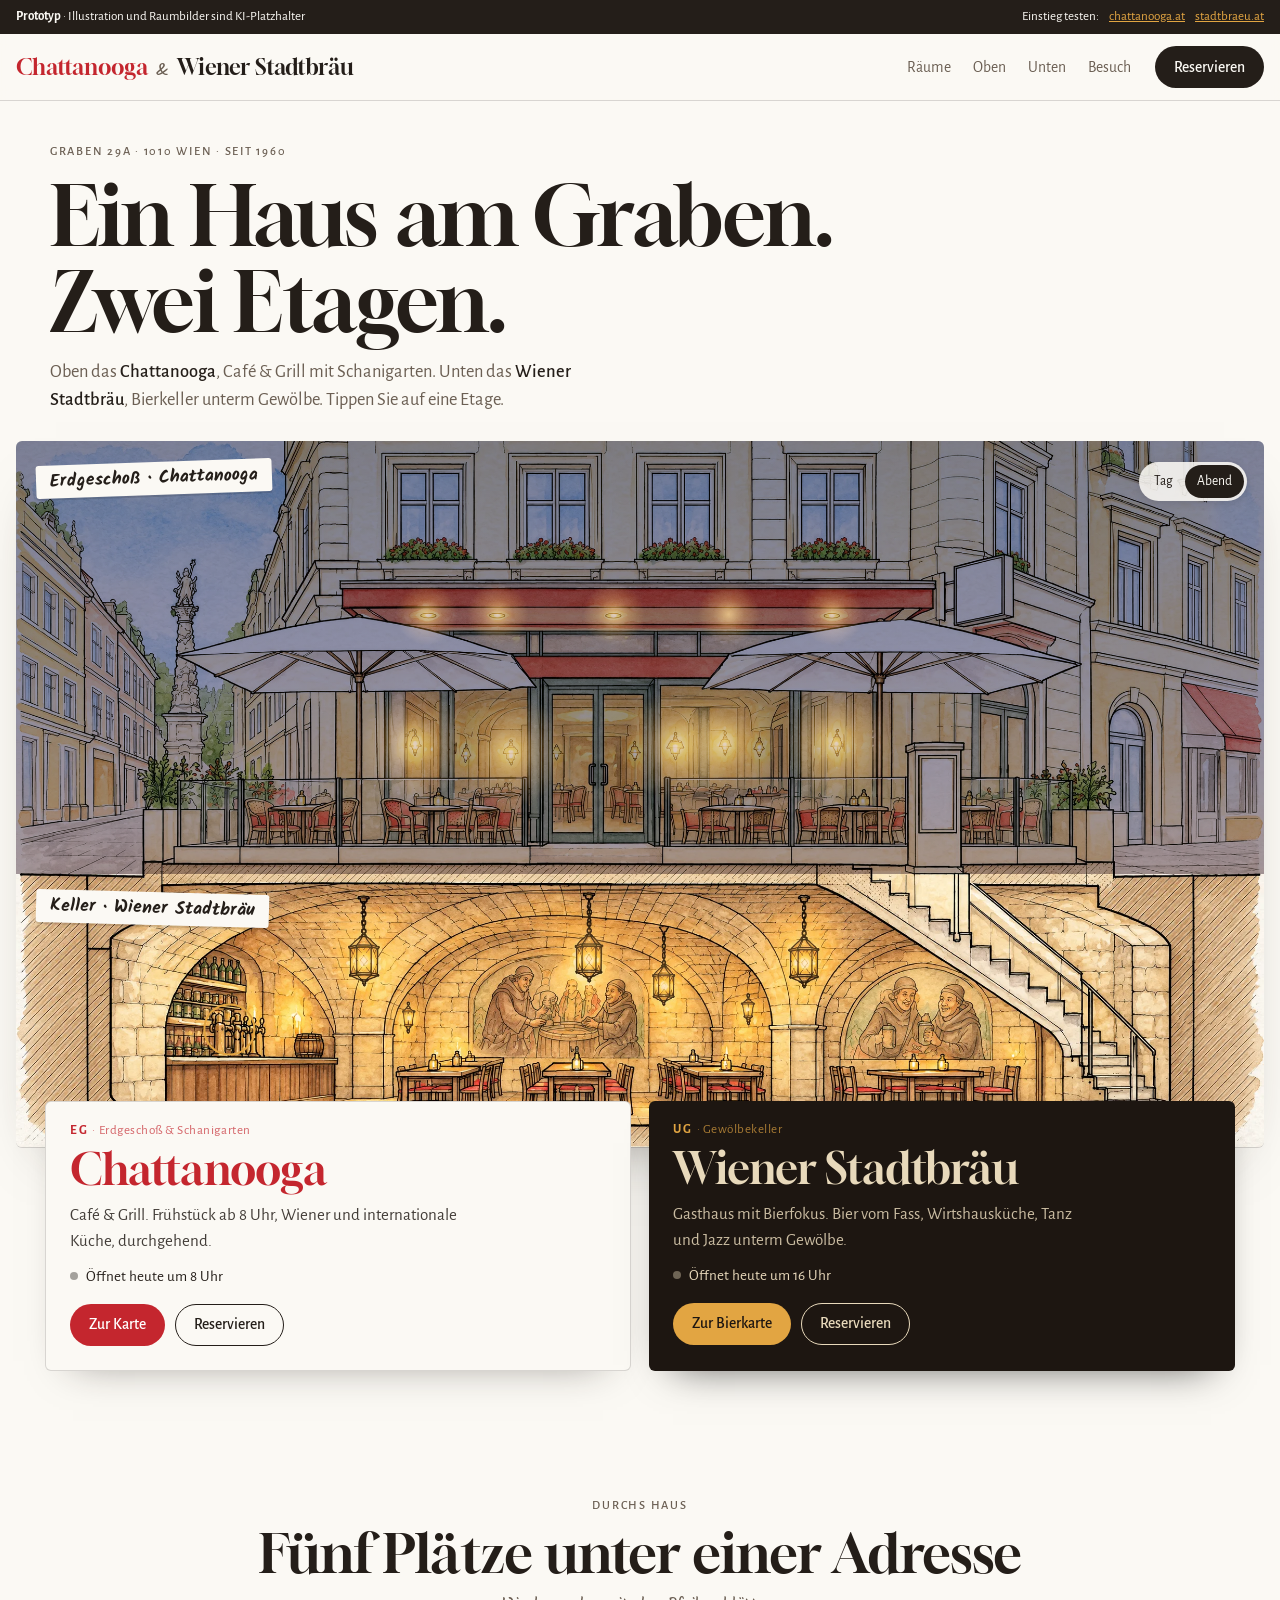
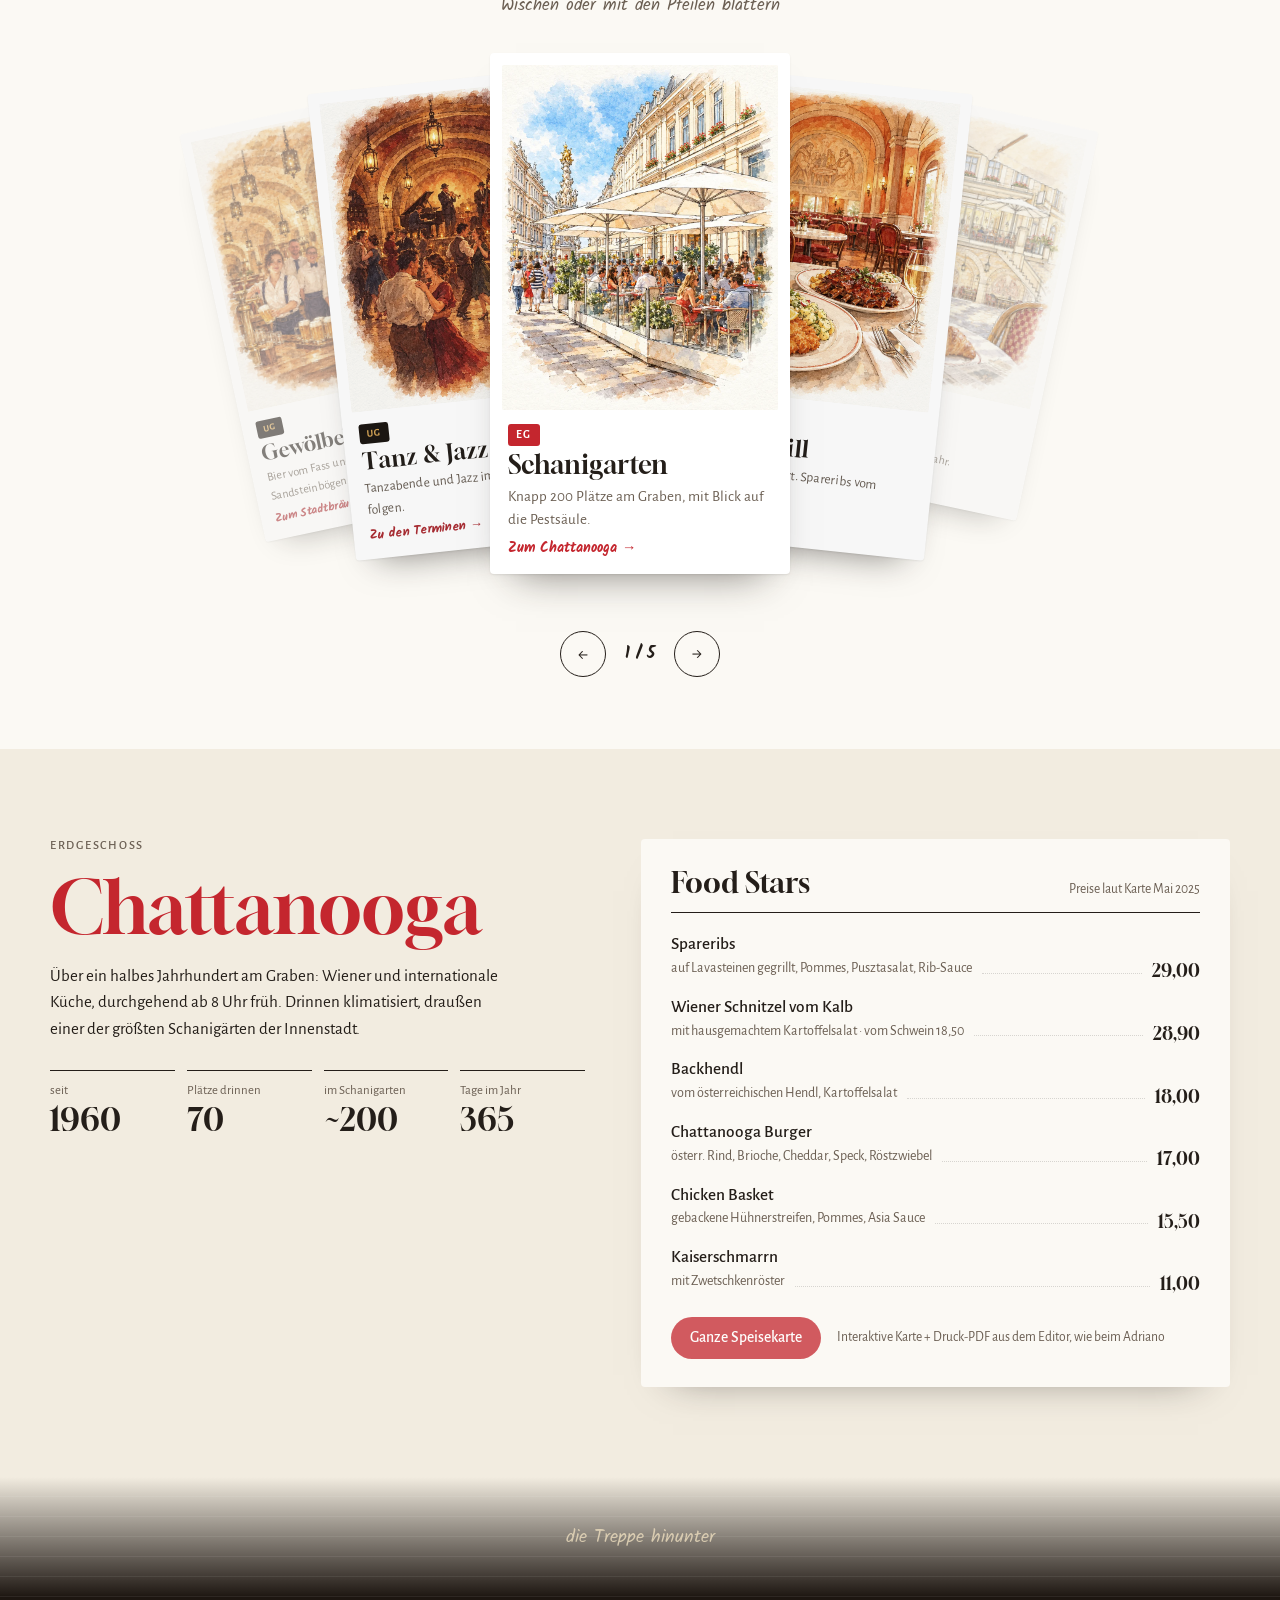
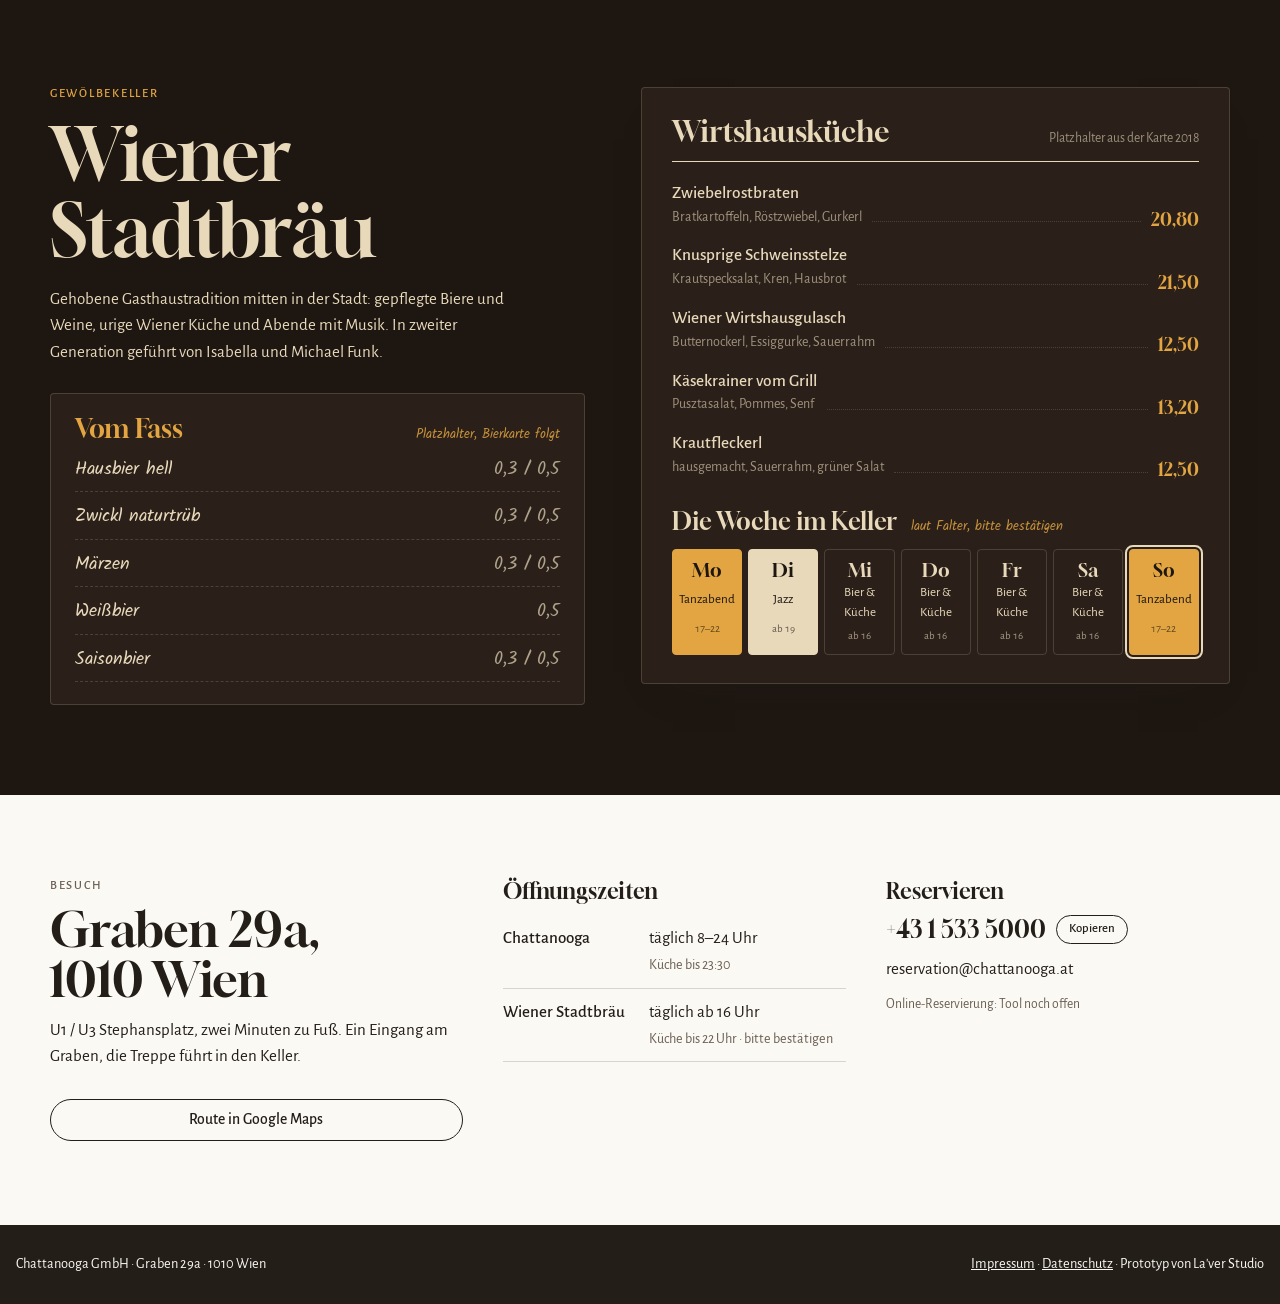
==== index.html @ 8a4c56df "Prototyp: Haus im Schnitt, Räume-Kartenstapel, Etagen, Besuch Interaktive Aquarell-Illustration (KI-" ====
<!doctype html>
<html lang="de">
<head>
<!--HEAD-START-->
<meta charset="utf-8">
<meta name="viewport" content="width=device-width, initial-scale=1, viewport-fit=cover">
<title>Chattanooga &amp; Wiener Stadtbräu</title>
<meta name="claude:viewport-fit-sides" content="cover">
<meta name="robots" content="noindex, nofollow">
<meta name="description" content="Ein Haus am Graben, zwei Etagen: oben das Chattanooga mit Schanigarten, unten das Wiener Stadtbräu im Gewölbekeller. Graben 29a, 1010 Wien.">
<link rel="preconnect" href="https://fonts.googleapis.com">
<link rel="preconnect" href="https://fonts.gstatic.com" crossorigin>
<link rel="stylesheet" href="https://fonts.googleapis.com/css2?family=Gloock&family=Alegreya+Sans:ital,wght@0,400;0,500;0,700;1,400&family=Kalam:wght@400;700&display=swap">
<!--HEAD-END-->
<link rel="icon" href="favicon.svg" type="image/svg+xml">
<link rel="stylesheet" href="assets/css/site.css">
</head>
<body>
<!--BODY-START-->
<div class="proto-bar" role="note">
  <span><b>Prototyp</b> · Illustration und Raumbilder sind KI-Platzhalter</span>
  <span class="proto-links">Einstieg testen:
    <a href="#oben" data-entry="eg">chattanooga.at</a>
    <a href="#unten" data-entry="ug">stadtbraeu.at</a>
  </span>
</div>

<header class="site-head">
  <a class="brand" href="#top" aria-label="Zum Seitenanfang">
    <span class="brand-a" data-brand="eg">Chattanooga</span>
    <span class="brand-amp">&amp;</span>
    <span class="brand-b" data-brand="ug">Wiener Stadtbräu</span>
  </a>
  <nav class="head-nav" aria-label="Hauptnavigation">
    <a href="#raeume">Räume</a>
    <a href="#chattanooga">Oben</a>
    <a href="#stadtbraeu">Unten</a>
    <a href="#besuch">Besuch</a>
  </nav>
  <a class="btn btn-head" href="#besuch">Reservieren</a>
</header>

<main id="top">
  <!-- HERO: das Haus im Schnitt -->
  <section class="hero" aria-labelledby="hero-title">
    <div class="hero-text">
      <p class="eyebrow">Graben 29a · 1010 Wien · seit 1960</p>
      <h1 id="hero-title">Ein Haus am Graben.<br>Zwei Etagen.</h1>
      <p class="lede">Oben das <b>Chattanooga</b>, Café &amp; Grill mit Schanigarten. Unten das <b>Wiener Stadtbräu</b>, Bierkeller unterm Gewölbe. Tippen Sie auf eine Etage.</p>
    </div>

    <div class="plate" id="plate" data-floor="" data-mood="tag">
      <div class="scroller" id="scroller"><div class="stage">
      <img src="assets/img/haus_aquarell.webp" width="2400" height="1357" alt="Aquarell-Schnitt durch das Haus Graben 29a: oben Café mit Schanigarten und Sonnenschirmen, unten der Gewölbekeller mit Laternen, Fresken und Schank">
      <div class="layer night" aria-hidden="true"></div>
      <div class="layer dim dim-eg" aria-hidden="true"></div>
      <div class="layer dim dim-ug" aria-hidden="true"></div>

      <div class="glows glows-eg" aria-hidden="true">
        <i style="left:31.9%;top:43%"></i><i style="left:39.6%;top:44%"></i><i style="left:52.9%;top:43.2%"></i>
        <i style="left:56.8%;top:42.7%"></i><i style="left:65.7%;top:42.7%"></i>
        <i class="sm" style="left:32.9%;top:24.6%"></i><i class="sm" style="left:38.6%;top:24.6%"></i><i class="sm" style="left:47.9%;top:24.6%"></i><i class="sm" style="left:57.1%;top:24.6%"></i><i class="sm" style="left:65.4%;top:24.6%"></i>
      </div>
      <div class="glows glows-ug" aria-hidden="true">
        <i style="left:27.9%;top:73%"></i><i style="left:45.9%;top:72.4%"></i><i style="left:51.9%;top:76.6%"></i><i style="left:63.1%;top:72.9%"></i>
        <i class="sm" style="left:31.3%;top:81.5%"></i><i class="sm" style="left:58.6%;top:80.3%"></i>
      </div>

      <button class="zone zone-eg" data-floor="eg" aria-label="Erdgeschoß: Chattanooga"></button>
      <button class="zone zone-ug" data-floor="ug" aria-label="Keller: Wiener Stadtbräu"></button>

      <span class="tag tag-eg" aria-hidden="true">Erdgeschoß · Chattanooga</span>
      <span class="tag tag-ug" aria-hidden="true">Keller · Wiener Stadtbräu</span>

      <button class="tap" id="tap" aria-label="Bier zapfen"><span class="tap-ring"></span></button>
      <div class="pour" id="pour" role="status" hidden>
        <svg viewBox="0 0 60 80" width="60" height="80" aria-hidden="true">
          <defs><clipPath id="mug"><path d="M8 10h34v58a6 6 0 0 1-6 6H14a6 6 0 0 1-6-6z"/></clipPath></defs>
          <g clip-path="url(#mug)"><rect class="beer" x="0" y="80" width="60" height="80"/><rect class="foam" x="0" y="80" width="60" height="12"/></g>
          <path d="M8 10h34v58a6 6 0 0 1-6 6H14a6 6 0 0 1-6-6z" fill="none" stroke="currentColor" stroke-width="2.5"/>
          <path d="M42 22h6a6 6 0 0 1 6 6v18a6 6 0 0 1-6 6h-6" fill="none" stroke="currentColor" stroke-width="2.5"/>
        </svg>
        <p>Prost! Frisch gezapft ab 16 Uhr, unten im Keller.</p>
      </div>
      </div></div>
      <p class="swipe-hint" aria-hidden="true">&larr; seitlich wischen &rarr;</p>

      <div class="mood-toggle" role="group" aria-label="Tageszeit der Illustration">
        <button data-mood="tag" aria-pressed="true">Tag</button>
        <button data-mood="abend" aria-pressed="false">Abend</button>
      </div>
    </div>

    <div class="floors">
      <article class="floor-card fc-eg" data-floor="eg">
        <p class="fc-level">EG <span>· Erdgeschoß &amp; Schanigarten</span></p>
        <h2>Chattanooga</h2>
        <p class="fc-sub">Café &amp; Grill. Frühstück ab 8 Uhr, Wiener und internationale Küche, durchgehend.</p>
        <p class="status" data-status="eg">Täglich 8–24 Uhr</p>
        <div class="fc-actions">
          <a class="btn btn-red" href="#chattanooga">Zur Karte</a>
          <a class="btn btn-ghost" href="#besuch">Reservieren</a>
        </div>
      </article>
      <article class="floor-card fc-ug" data-floor="ug">
        <p class="fc-level">UG <span>· Gewölbekeller</span></p>
        <h2>Wiener Stadtbräu</h2>
        <p class="fc-sub">Gasthaus mit Bierfokus. Bier vom Fass, Wirtshausküche, Tanz und Jazz unterm Gewölbe.</p>
        <p class="status" data-status="ug">Täglich ab 16 Uhr</p>
        <div class="fc-actions">
          <a class="btn btn-amber" href="#stadtbraeu">Zur Bierkarte</a>
          <a class="btn btn-ghost" href="#besuch">Reservieren</a>
        </div>
      </article>
    </div>
  </section>

  <!-- RÄUME: Kartenstapel -->
  <section class="rooms" id="raeume" aria-labelledby="rooms-title">
    <div class="rooms-head">
      <p class="eyebrow">Durchs Haus</p>
      <h2 id="rooms-title">Fünf Plätze unter einer Adresse</h2>
      <p class="rooms-hint">Wischen oder mit den Pfeilen blättern</p>
    </div>
    <div class="deck" id="deck" tabindex="0" aria-roledescription="Karussell" aria-label="Räume im Haus">
      <article class="card" data-i="0">
        <img src="assets/img/raum_schanigarten.webp" width="896" height="1120" alt="Aquarell: Schanigarten mit weißen Schirmen am Graben" loading="lazy">
        <div class="card-body"><span class="lvl lvl-eg">EG</span><h3>Schanigarten</h3><p>Knapp 200 Plätze am Graben, mit Blick auf die Pestsäule.</p><a href="#chattanooga">Zum Chattanooga</a></div>
      </article>
      <article class="card" data-i="1">
        <img src="assets/img/raum_cafe.webp" width="896" height="1120" alt="Aquarell: Café-Innenraum mit Schnitzel und Spareribs" loading="lazy">
        <div class="card-body"><span class="lvl lvl-eg">EG</span><h3>Café &amp; Grill</h3><p>70 Plätze, klimatisiert. Spareribs vom Lavasteingrill.</p><a href="#chattanooga">Zur Karte</a></div>
      </article>
      <article class="card" data-i="2">
        <img src="assets/img/raum_fruehstueck.webp" width="896" height="1120" alt="Aquarell: Frühstück mit Melange und Croissant" loading="lazy">
        <div class="card-body"><span class="lvl lvl-eg">EG</span><h3>Frühstück</h3><p>Ab 8 Uhr früh, 365 Tage im Jahr.</p><a href="#chattanooga">Zum Chattanooga</a></div>
      </article>
      <article class="card" data-i="3">
        <img src="assets/img/raum_keller.webp" width="896" height="1120" alt="Aquarell: Gewölbekeller mit Schank und Laternen" loading="lazy">
        <div class="card-body"><span class="lvl lvl-ug">UG</span><h3>Gewölbekeller</h3><p>Bier vom Fass und Wirtshausküche unter Sandsteinbögen.</p><a href="#stadtbraeu">Zum Stadtbräu</a></div>
      </article>
      <article class="card" data-i="4">
        <img src="assets/img/raum_tanz.webp" width="896" height="1120" alt="Aquarell: Tanzabend mit Jazztrio im Keller" loading="lazy">
        <div class="card-body"><span class="lvl lvl-ug">UG</span><h3>Tanz &amp; Jazz</h3><p>Tanzabende und Jazz im Keller. Termine folgen.</p><a href="#termine">Zu den Terminen</a></div>
      </article>
    </div>
    <div class="deck-nav">
      <button class="deck-btn" id="prev" aria-label="Vorheriger Raum">&larr;</button>
      <span class="deck-count" id="count" aria-live="polite">1 / 5</span>
      <button class="deck-btn" id="next" aria-label="Nächster Raum">&rarr;</button>
    </div>
  </section>

  <!-- OBEN -->
  <section class="level level-eg" id="chattanooga" aria-labelledby="eg-title">
    <span id="oben" class="anchor"></span>
    <div class="level-inner">
      <div class="level-intro">
        <p class="eyebrow">Erdgeschoß</p>
        <h2 id="eg-title" class="eg-name">Chattanooga</h2>
        <p>Über ein halbes Jahrhundert am Graben: Wiener und internationale Küche, durchgehend ab 8 Uhr früh. Drinnen klimatisiert, draußen einer der größten Schanigärten der Innenstadt.</p>
        <dl class="facts">
          <div><dt>seit</dt><dd>1960</dd></div>
          <div><dt>Plätze drinnen</dt><dd>70</dd></div>
          <div><dt>im Schanigarten</dt><dd>~200</dd></div>
          <div><dt>Tage im Jahr</dt><dd>365</dd></div>
        </dl>
      </div>
      <div class="menu-card">
        <div class="menu-head"><h3>Food Stars</h3><span class="note">Preise laut Karte Mai 2025</span></div>
        <ul class="menu">
          <li><span class="dish">Spareribs<small>auf Lavasteinen gegrillt, Pommes, Pusztasalat, Rib-Sauce</small></span><span class="dots"></span><span class="price">29,00</span></li>
          <li><span class="dish">Wiener Schnitzel vom Kalb<small>mit hausgemachtem Kartoffelsalat · vom Schwein 18,50</small></span><span class="dots"></span><span class="price">28,90</span></li>
          <li><span class="dish">Backhendl<small>vom österreichischen Hendl, Kartoffelsalat</small></span><span class="dots"></span><span class="price">18,00</span></li>
          <li><span class="dish">Chattanooga Burger<small>österr. Rind, Brioche, Cheddar, Speck, Röstzwiebel</small></span><span class="dots"></span><span class="price">17,00</span></li>
          <li><span class="dish">Chicken Basket<small>gebackene Hühnerstreifen, Pommes, Asia Sauce</small></span><span class="dots"></span><span class="price">15,50</span></li>
          <li><span class="dish">Kaiserschmarrn<small>mit Zwetschkenröster</small></span><span class="dots"></span><span class="price">11,00</span></li>
        </ul>
        <div class="menu-actions">
          <a class="btn btn-red" href="#chattanooga" aria-disabled="true">Ganze Speisekarte</a>
          <span class="note">Interaktive Karte + Druck-PDF aus dem Editor, wie beim Adriano</span>
        </div>
      </div>
    </div>
  </section>

  <!-- TREPPE -->
  <div class="stairs" aria-hidden="true"><span>die Treppe hinunter</span></div>

  <!-- UNTEN -->
  <section class="level level-ug" id="stadtbraeu" aria-labelledby="ug-title">
    <span id="unten" class="anchor"></span>
    <div class="level-inner">
      <div class="level-intro">
        <p class="eyebrow">Gewölbekeller</p>
        <h2 id="ug-title" class="ug-name">Wiener Stadtbräu</h2>
        <p>Gehobene Gasthaustradition mitten in der Stadt: gepflegte Biere und Weine, urige Wiener Küche und Abende mit Musik. In zweiter Generation geführt von Isabella und Michael Funk.</p>
        <div class="board" aria-label="Bier vom Fass">
          <div class="board-head"><h3>Vom Fass</h3><span class="ph">Platzhalter, Bierkarte folgt</span></div>
          <ul class="beers">
            <li><span>Hausbier hell</span><span class="vol">0,3 / 0,5</span></li>
            <li><span>Zwickl naturtrüb</span><span class="vol">0,3 / 0,5</span></li>
            <li><span>Märzen</span><span class="vol">0,3 / 0,5</span></li>
            <li><span>Weißbier</span><span class="vol">0,5</span></li>
            <li><span>Saisonbier</span><span class="vol">0,3 / 0,5</span></li>
          </ul>
        </div>
      </div>
      <div class="menu-card menu-dark">
        <div class="menu-head"><h3>Wirtshausküche</h3><span class="note">Platzhalter aus der Karte 2018</span></div>
        <ul class="menu">
          <li><span class="dish">Zwiebelrostbraten<small>Bratkartoffeln, Röstzwiebel, Gurkerl</small></span><span class="dots"></span><span class="price">20,80</span></li>
          <li><span class="dish">Knusprige Schweinsstelze<small>Krautspecksalat, Kren, Hausbrot</small></span><span class="dots"></span><span class="price">21,50</span></li>
          <li><span class="dish">Wiener Wirtshausgulasch<small>Butternockerl, Essiggurke, Sauerrahm</small></span><span class="dots"></span><span class="price">12,50</span></li>
          <li><span class="dish">Käsekrainer vom Grill<small>Pusztasalat, Pommes, Senf</small></span><span class="dots"></span><span class="price">13,20</span></li>
          <li><span class="dish">Krautfleckerl<small>hausgemacht, Sauerrahm, grüner Salat</small></span><span class="dots"></span><span class="price">12,50</span></li>
        </ul>
        <div class="week" id="termine" aria-label="Wochenprogramm">
          <h3>Die Woche im Keller <span class="ph">laut Falter, bitte bestätigen</span></h3>
          <ol class="days">
            <li class="on"><b>Mo</b><span>Tanzabend</span><small>17–22</small></li>
            <li class="on jazz"><b>Di</b><span>Jazz</span><small>ab 19</small></li>
            <li><b>Mi</b><span>Bier &amp; Küche</span><small>ab 16</small></li>
            <li><b>Do</b><span>Bier &amp; Küche</span><small>ab 16</small></li>
            <li><b>Fr</b><span>Bier &amp; Küche</span><small>ab 16</small></li>
            <li><b>Sa</b><span>Bier &amp; Küche</span><small>ab 16</small></li>
            <li class="on"><b>So</b><span>Tanzabend</span><small>17–22</small></li>
          </ol>
        </div>
      </div>
    </div>
  </section>

  <!-- BESUCH -->
  <section class="visit" id="besuch" aria-labelledby="visit-title">
    <div class="visit-inner">
      <div>
        <p class="eyebrow">Besuch</p>
        <h2 id="visit-title">Graben 29a, 1010 Wien</h2>
        <p>U1 / U3 Stephansplatz, zwei Minuten zu Fuß. Ein Eingang am Graben, die Treppe führt in den Keller.</p>
        <a class="btn btn-ghost-dark" href="https://www.google.com/maps/search/?api=1&amp;query=Graben%2029a%2C%201010%20Wien" target="_blank" rel="noopener">Route in Google Maps</a>
      </div>
      <div class="hours">
        <h3>Öffnungszeiten</h3>
        <table>
          <tbody>
            <tr><th scope="row">Chattanooga</th><td>täglich 8–24 Uhr<br><small>Küche bis 23:30</small></td></tr>
            <tr><th scope="row">Wiener Stadtbräu</th><td>täglich ab 16 Uhr<br><small>Küche bis 22 Uhr · bitte bestätigen</small></td></tr>
          </tbody>
        </table>
      </div>
      <div class="contact">
        <h3>Reservieren</h3>
        <p class="phone"><span id="phone">+43 1 533 5000</span> <button class="copy" data-copy="phone" type="button">Kopieren</button></p>
        <p>reservation@chattanooga.at</p>
        <p class="note">Online-Reservierung: Tool noch offen</p>
      </div>
    </div>
  </section>
</main>

<footer class="site-foot">
  <p>Chattanooga GmbH · Graben 29a · 1010 Wien</p>
  <p><a href="#top">Impressum</a> · <a href="#top">Datenschutz</a> · Prototyp von La'ver Studio</p>
</footer>

<nav class="lift" aria-label="Etage wählen">
  <span class="lift-ind" aria-hidden="true"></span>
  <button class="lift-btn" data-go="eg" aria-label="Erdgeschoß, Chattanooga">EG</button>
  <button class="lift-btn" data-go="ug" aria-label="Keller, Wiener Stadtbräu">UG</button>
</nav>
<!--BODY-END-->
<script src="assets/js/site.js" defer></script>
</body>
</html>
---- assets/css/site.css ----
/* Layout: ein Haus im Schnitt. Oben Papier und Tageslicht (Chattanooga), unten Gewölbe und Lampenlicht (Stadtbräu).
   Die Seite steigt beim Scrollen die Treppe hinunter. Bewusst ein festes Erscheinungsbild, kein Dark-Mode-Wechsel. */
:root {
  --paper: #fbf9f4;      /* Aquarellpapier */
  --paper-2: #f2ece0;    /* Lavur, Sandstein hell */
  --ink: #241e19;        /* Feder */
  --ink-soft: #6b5f53;
  --rot: #c4262e;        /* Chattanooga-Rot */
  --rot-dk: #9e1c23;
  --keller: #1d1611;     /* Gewölbe bei Nacht */
  --keller-2: #2a2019;
  --amber: #e2a542;      /* Laternenlicht */
  --stein: #e8d9bb;      /* Sandstein im Lampenlicht */
  --line: rgba(36, 30, 25, .16);
  --line-dk: rgba(232, 217, 187, .18);

  --f-display: "Gloock", "Bodoni Moda", Georgia, serif;
  --f-body: "Alegreya Sans", "Gill Sans", "Trebuchet MS", sans-serif;
  --f-hand: "Kalam", "Segoe Print", "Bradley Hand", cursive;

  --gutter-l: max(16px, env(safe-area-inset-left, 0px));
  --gutter-r: max(16px, env(safe-area-inset-right, 0px));
  --wrap: 1180px;
  color-scheme: light;
}

* { box-sizing: border-box; }
html { scroll-behavior: smooth; scroll-padding-top: 72px; }
body {
  margin: 0;
  background: var(--paper);
  color: var(--ink);
  font: 400 1.0625rem/1.55 var(--f-body);
  -webkit-font-smoothing: antialiased;
  overflow-x: clip;
}
img { max-width: 100%; height: auto; display: block; }
[hidden] { display: none !important; }
a { color: inherit; }
h1, h2, h3 { font-family: var(--f-display); font-weight: 400; line-height: 1.05; margin: 0; text-wrap: balance; }
p { margin: 0; }
button { font: inherit; color: inherit; }
:focus-visible { outline: 2px solid var(--rot); outline-offset: 3px; border-radius: 4px; }
.anchor { position: relative; top: -80px; display: block; height: 0; }

.eyebrow {
  font: 500 .78rem/1 var(--f-body);
  letter-spacing: .14em; text-transform: uppercase;
  color: var(--ink-soft);
}

/* ---------- Prototyp-Leiste ---------- */
.proto-bar {
  display: flex; flex-wrap: wrap; gap: 4px 18px; justify-content: space-between;
  padding: 7px var(--gutter-r) 7px var(--gutter-l);
  background: var(--ink); color: var(--paper);
  font-size: .82rem;
}
.proto-links a { color: var(--amber); margin-left: 8px; }

/* ---------- Kopf ---------- */
body::before { content: ""; position: fixed; inset: 0 0 auto; height: env(safe-area-inset-top, 0px); z-index: 30; background: var(--paper); }
.site-head {
  position: sticky; top: env(safe-area-inset-top, 0px); z-index: 20;
  display: flex; align-items: center; gap: 24px;
  padding: 12px var(--gutter-r) 12px var(--gutter-l);
  background: color-mix(in srgb, var(--paper) 92%, transparent);
  backdrop-filter: blur(8px);
  border-bottom: 1px solid var(--line);
}
.brand { display: flex; align-items: baseline; gap: 8px; text-decoration: none; font-family: var(--f-display); font-size: 1.35rem; white-space: nowrap; }
.brand-a { color: var(--rot); }
.brand-amp { font-family: var(--f-hand); color: var(--ink-soft); font-size: 1.1rem; }
.brand-b { color: var(--ink); }
body[data-entry="ug"] .brand { flex-direction: row-reverse; }
.head-nav { display: flex; gap: 22px; margin-left: auto; font-size: .98rem; }
.head-nav a { text-decoration: none; color: var(--ink-soft); }
.head-nav a:hover { color: var(--ink); }

/* ---------- Buttons ---------- */
.btn {
  display: inline-flex; align-items: center; justify-content: center;
  min-height: 42px; padding: 0 18px; border-radius: 999px;
  font: 500 .98rem/1 var(--f-body); text-decoration: none; white-space: nowrap;
  border: 1.5px solid transparent; cursor: pointer; transition: transform .15s, background .2s;
}
.btn:hover { transform: translateY(-1px); }
.btn-head { background: var(--ink); color: var(--paper); }
.btn-red { background: var(--rot); color: #fff; }
.btn-red:hover { background: var(--rot-dk); }
.btn-amber { background: var(--amber); color: var(--keller); }
.btn-ghost { border-color: currentColor; color: var(--ink); background: transparent; }
.btn-ghost-dark { border-color: var(--ink); color: var(--ink); margin-top: 18px; }

/* ---------- Hero ---------- */
.hero { padding-block: 44px 40px; padding-left: var(--gutter-l); padding-right: var(--gutter-r); }
.hero-text { max-width: var(--wrap); margin: 0 auto 26px; display: grid; gap: 14px; }
.hero h1 { font-size: clamp(2.5rem, 6.4vw, 5.4rem); letter-spacing: -.01em; }
.lede { max-width: 58ch; font-size: 1.15rem; color: var(--ink-soft); }
.lede b { color: var(--ink); font-weight: 500; }

.plate {
  position: relative; max-width: 1400px; margin: 0 auto;
  border-radius: 6px;
  box-shadow: 0 1px 0 var(--line), 0 30px 60px -40px rgba(36, 30, 25, .55);
  user-select: none; -webkit-user-select: none;
}
.scroller { border-radius: inherit; overflow: hidden; }
.stage { position: relative; width: 100%; aspect-ratio: 2400 / 1357; background: var(--paper-2); }
.stage img { width: 100%; height: 100%; object-fit: cover; }
.swipe-hint { display: none; }
.layer { position: absolute; left: 0; right: 0; pointer-events: none; transition: opacity .45s ease; }
.night { top: 0; height: 61.4%; opacity: 0; mix-blend-mode: multiply;
  background: linear-gradient(180deg, #2c3560 0%, #4a4c78 55%, #6f5d6a 100%); }
.plate[data-mood="abend"] .night { opacity: .62; }
.dim { background: #120c08; opacity: 0; }
.dim-eg { top: 0; height: 61.4%; }
.dim-ug { top: 61.4%; bottom: 0; }
.plate[data-floor="eg"] .dim-ug { opacity: .58; }
.plate[data-floor="ug"] .dim-eg { opacity: .58; }

.glows { position: absolute; inset: 0; pointer-events: none; transition: opacity .5s; }
.glows i {
  position: absolute; width: 9%; aspect-ratio: 1; translate: -50% -50%;
  border-radius: 50%; mix-blend-mode: screen;
  background: radial-gradient(circle, rgba(255, 196, 92, .75) 0%, rgba(255, 170, 60, .28) 35%, rgba(255, 150, 40, 0) 70%);
  animation: flicker 3.2s infinite ease-in-out;
}
.glows i.sm { width: 5%; }
.glows i:nth-child(2n) { animation-duration: 2.6s; animation-delay: -.9s; }
.glows i:nth-child(3n) { animation-duration: 3.9s; animation-delay: -1.7s; }
.glows-eg { opacity: 0; }
.plate[data-mood="abend"] .glows-eg { opacity: 1; }
.glows-ug { opacity: .55; }
.plate[data-open-ug="1"] .glows-ug { opacity: 1; }
.plate[data-floor="eg"] .glows-ug { opacity: .15; }
.plate[data-floor="ug"] .glows-eg { opacity: 0; }
@keyframes flicker {
  0%, 100% { opacity: .85; scale: 1; }
  22% { opacity: 1; scale: 1.05; }
  48% { opacity: .7; scale: .97; }
  71% { opacity: .95; scale: 1.02; }
}

.zone { position: absolute; left: 0; right: 0; border: 0; background: transparent; cursor: pointer; padding: 0; }
.zone-eg { top: 0; height: 61.4%; }
.zone-ug { top: 61.4%; bottom: 0; }
.zone:focus-visible { outline-offset: -4px; }

.tag {
  position: absolute; z-index: 2; pointer-events: none;
  font: 700 clamp(.78rem, 1.5vw, 1.1rem)/1 var(--f-hand);
  padding: .45em .8em; border-radius: 3px;
  background: var(--paper); color: var(--ink);
  box-shadow: 0 2px 0 rgba(0, 0, 0, .12);
  transition: transform .3s, background .3s, color .3s;
}
.tag-eg { left: 1.6%; top: 3%; rotate: -2deg; }
.tag-ug { left: 1.6%; top: 64%; rotate: 1.5deg; }
.plate[data-floor="eg"] .tag-eg { background: var(--rot); color: #fff; transform: scale(1.06); }
.plate[data-floor="ug"] .tag-ug { background: var(--amber); color: var(--keller); transform: scale(1.06); }

.tap {
  position: absolute; left: 17.1%; top: 83.4%; translate: -50% -50%;
  width: clamp(28px, 4vw, 52px); aspect-ratio: 1; border-radius: 50%;
  border: 0; background: transparent; cursor: pointer; z-index: 3; padding: 0;
}
.tap-ring { position: absolute; inset: 0; border-radius: 50%; border: 2px solid var(--amber); animation: ring 2.2s infinite; }
@keyframes ring { 0% { transform: scale(.5); opacity: 1; } 100% { transform: scale(1.6); opacity: 0; } }
.pour {
  position: absolute; left: 21%; top: 63%; z-index: 4;
  display: flex; gap: 12px; align-items: center; max-width: 280px;
  padding: 12px 16px; border-radius: 6px;
  background: var(--keller); color: var(--stein);
  font: 400 .95rem/1.3 var(--f-hand);
  box-shadow: 0 12px 30px -10px rgba(0, 0, 0, .6);
}
.pour svg { flex: none; color: var(--stein); }
.pour .beer { fill: var(--amber); }
.pour .foam { fill: #fff6e2; }
.pour.go .beer { animation: fill 1.6s ease-out forwards; }
.pour.go .foam { animation: foam 1.6s ease-out forwards; }
@keyframes fill { to { y: 26px; } }
@keyframes foam { to { y: 16px; } }

.mood-toggle {
  position: absolute; right: 1.4%; top: 3%; z-index: 3;
  display: flex; padding: 3px; border-radius: 999px;
  background: color-mix(in srgb, var(--paper) 88%, transparent);
  box-shadow: 0 2px 8px rgba(0, 0, 0, .12);
}
.mood-toggle button { border: 0; background: transparent; padding: 6px 12px; border-radius: 999px; cursor: pointer; font-size: .85rem; }
.mood-toggle button[aria-pressed="true"] { background: var(--ink); color: var(--paper); }

.floors {
  position: relative; z-index: 2;
  max-width: 1240px; margin: -46px auto 0;
  display: grid; grid-template-columns: 1fr 1fr; gap: 18px;
  padding-inline: 2%;
}
.floor-card {
  padding: 22px 24px 24px; border-radius: 6px;
  display: grid; gap: 10px; align-content: start;
  transition: transform .35s, box-shadow .35s, opacity .35s;
}
.fc-eg { background: var(--paper); border: 1px solid var(--line); box-shadow: 0 18px 40px -28px rgba(36, 30, 25, .5); }
.fc-ug { background: var(--keller); color: var(--stein); box-shadow: 0 18px 40px -24px rgba(0, 0, 0, .7); }
.fc-ug .btn-ghost { color: var(--stein); }
.fc-level { font: 700 .82rem/1 var(--f-body); letter-spacing: .14em; }
.fc-level span { font-weight: 400; letter-spacing: .04em; opacity: .7; }
.fc-eg .fc-level { color: var(--rot); }
.fc-ug .fc-level { color: var(--amber); }
.floor-card h2 { font-size: clamp(1.9rem, 3.4vw, 2.7rem); }
.fc-eg h2 { color: var(--rot); }
.fc-sub { max-width: 46ch; opacity: .85; }
.status { font-size: .95rem; display: flex; align-items: center; gap: 8px; }
.status::before { content: ""; width: 8px; height: 8px; border-radius: 50%; background: currentColor; opacity: .4; }
.status.open::before { background: #3f9a52; opacity: 1; box-shadow: 0 0 0 3px rgba(63, 154, 82, .2); }
.fc-actions { display: flex; flex-wrap: wrap; gap: 10px; margin-top: 6px; }
.floors[data-floor="eg"] .fc-ug, .floors[data-floor="ug"] .fc-eg { opacity: .55; transform: scale(.98); }
.floors[data-floor="eg"] .fc-eg, .floors[data-floor="ug"] .fc-ug { transform: translateY(-4px); }

/* ---------- Räume: Kartenstapel ---------- */
.rooms { padding-block: 88px 72px; padding-left: var(--gutter-l); padding-right: var(--gutter-r); overflow-x: clip; }
.rooms-head { max-width: var(--wrap); margin: 0 auto 34px; display: grid; gap: 12px; justify-items: center; text-align: center; }
.rooms-head h2 { font-size: clamp(2rem, 4.4vw, 3.4rem); }
.rooms-hint { font-family: var(--f-hand); color: var(--ink-soft); }
.deck { position: relative; height: clamp(470px, 64vw, 560px); max-width: 1100px; margin: 0 auto; touch-action: pan-y; outline: none; }
.deck:focus-visible { outline: 2px dashed var(--rot); outline-offset: 8px; }
.card {
  position: absolute; left: 50%; top: 0;
  width: min(300px, 72vw); margin-left: calc(min(300px, 72vw) / -2);
  background: #fff; border-radius: 4px; padding: 12px 12px 18px;
  box-shadow: 0 1px 2px rgba(0, 0, 0, .08), 0 24px 40px -26px rgba(36, 30, 25, .6);
  transition: transform .55s cubic-bezier(.2, .8, .2, 1), opacity .4s, filter .4s;
  cursor: pointer;
}
.card img { aspect-ratio: 4 / 5; width: 100%; height: auto; object-fit: cover; border-radius: 2px; }
.card-body { display: grid; gap: 6px; padding: 14px 6px 0; }
.card h3 { font-size: 1.6rem; }
.card p { font-size: .95rem; color: var(--ink-soft); }
.card a { font: 700 .9rem/1 var(--f-hand); color: var(--rot); text-decoration: none; margin-top: 4px; }
.card a::after { content: " →"; }
.lvl { justify-self: start; font: 700 .72rem/1 var(--f-body); letter-spacing: .12em; padding: 5px 8px; border-radius: 3px; }
.lvl-eg { background: var(--rot); color: #fff; }
.lvl-ug { background: var(--keller); color: var(--amber); }
.card.is-front { cursor: default; }
.deck-nav { display: flex; align-items: center; justify-content: center; gap: 18px; margin-top: 18px; }
.deck-btn { width: 46px; height: 46px; border-radius: 50%; border: 1.5px solid var(--ink); background: transparent; cursor: pointer; font-size: 1.2rem; }
.deck-btn:hover { background: var(--ink); color: var(--paper); }
.deck-count { font: 700 1rem/1 var(--f-hand); min-width: 4ch; text-align: center; font-variant-numeric: tabular-nums; }

/* ---------- Etagen ---------- */
.level { padding-block: 90px; padding-left: var(--gutter-l); padding-right: var(--gutter-r); position: relative; }
.level-inner { max-width: var(--wrap); margin: 0 auto; display: grid; grid-template-columns: 1fr 1.1fr; gap: 56px; align-items: start; }
.level-inner > * { min-width: 0; }
.level-intro { display: grid; gap: 18px; }
.level-intro > p:not(.eyebrow) { max-width: 52ch; }
.level h2 { font-size: clamp(2.6rem, 5.6vw, 4.6rem); }
.eg-name { color: var(--rot); }
.level-eg { background: var(--paper-2); }

.facts { display: grid; grid-template-columns: repeat(4, 1fr); gap: 12px; margin: 10px 0 0; }
.facts div { border-top: 1.5px solid var(--ink); padding-top: 10px; }
.facts dt { font-size: .8rem; color: var(--ink-soft); }
.facts dd { margin: 2px 0 0; font: 400 2rem/1 var(--f-display); font-variant-numeric: tabular-nums; }

.menu-card { background: var(--paper); border-radius: 4px; padding: 28px 30px; box-shadow: 0 20px 40px -32px rgba(36, 30, 25, .6); }
.menu-head { display: flex; flex-wrap: wrap; align-items: baseline; justify-content: space-between; gap: 6px 16px; margin-bottom: 18px; border-bottom: 1.5px solid currentColor; padding-bottom: 12px; }
.menu-head h3 { font-size: 1.8rem; }
.note { font-size: .85rem; color: var(--ink-soft); }
.menu { list-style: none; margin: 0; padding: 0; display: grid; gap: 14px; }
.menu li { display: grid; grid-template-columns: auto 1fr auto; align-items: end; gap: 10px; }
.dish { font-weight: 500; font-size: 1.08rem; min-width: 0; }
.dish small { display: block; font-weight: 400; font-size: .88rem; color: var(--ink-soft); }
.dots { border-bottom: 1.5px dotted var(--line); margin-bottom: 6px; }
.price { font: 400 1.15rem/1 var(--f-display); font-variant-numeric: tabular-nums; }
.menu-actions { display: flex; flex-wrap: wrap; gap: 12px 16px; align-items: center; margin-top: 24px; }
.btn[aria-disabled="true"] { opacity: .75; }

.stairs {
  height: 120px; position: relative;
  background: linear-gradient(180deg, var(--paper-2) 0%, var(--keller) 100%);
  display: grid; place-items: center;
}
.stairs::before {
  content: ""; position: absolute; inset: 0;
  background: repeating-linear-gradient(180deg, transparent 0 19px, rgba(255, 255, 255, .07) 19px 20px);
}
.stairs span { position: relative; font: 400 1.15rem/1 var(--f-hand); color: var(--stein); opacity: .85; }

.level-ug { background: var(--keller); color: var(--stein); }
.level-ug .eyebrow { color: var(--amber); }
.ug-name { color: var(--stein); }
.level-ug .note { color: rgba(232, 217, 187, .6); }
.board { margin-top: 10px; background: var(--keller-2); border: 1px solid var(--line-dk); border-radius: 4px; padding: 22px 24px; }
.board-head { display: flex; flex-wrap: wrap; justify-content: space-between; align-items: baseline; gap: 6px 14px; margin-bottom: 12px; }
.board h3 { font-size: 1.6rem; color: var(--amber); }
.ph { font: 400 .82rem/1.2 var(--f-hand); color: var(--amber); opacity: .85; }
.beers { list-style: none; padding: 0; margin: 0; display: grid; gap: 10px; font-family: var(--f-hand); font-size: 1.15rem; }
.beers li { display: flex; justify-content: space-between; gap: 12px; border-bottom: 1px dashed var(--line-dk); padding-bottom: 8px; }
.vol { font-variant-numeric: tabular-nums; opacity: .7; }
.menu-dark { background: var(--keller-2); color: var(--stein); border: 1px solid var(--line-dk); }
.menu-dark .dish small { color: rgba(232, 217, 187, .62); }
.menu-dark .dots { border-color: var(--line-dk); }
.menu-dark .price { color: var(--amber); }

.week { margin-top: 30px; }
.week h3 { font-size: 1.5rem; display: flex; flex-wrap: wrap; align-items: baseline; gap: 6px 14px; margin-bottom: 14px; }
.days { list-style: none; padding: 0; margin: 0; display: grid; grid-template-columns: repeat(7, 1fr); gap: 6px; }
.days li { display: grid; gap: 4px; padding: 10px 6px; border-radius: 4px; text-align: center; border: 1px solid var(--line-dk); font-size: .82rem; min-width: 0; }
.days b { font: 400 1.2rem/1 var(--f-display); }
.days small { opacity: .65; font-variant-numeric: tabular-nums; }
.days li.on { background: var(--amber); color: var(--keller); border-color: var(--amber); }
.days li.jazz { background: var(--stein); border-color: var(--stein); }
.days li.today { outline: 2px solid var(--stein); outline-offset: 2px; }

/* ---------- Besuch ---------- */
.visit { padding-block: 84px; padding-left: var(--gutter-l); padding-right: var(--gutter-r); background: var(--paper); }
.visit-inner { max-width: var(--wrap); margin: 0 auto; display: grid; grid-template-columns: 1.2fr 1fr 1fr; gap: 40px; }
.visit-inner > * { min-width: 0; display: grid; gap: 12px; align-content: start; }
.visit h2 { font-size: clamp(2rem, 4vw, 3rem); }
.visit h3 { font-size: 1.4rem; }
.hours table { border-collapse: collapse; width: 100%; }
.hours th, .hours td { text-align: left; vertical-align: top; padding: 10px 0; border-bottom: 1px solid var(--line); }
.hours th { font-weight: 500; padding-right: 14px; }
.hours small { color: var(--ink-soft); }
.phone { display: flex; flex-wrap: wrap; align-items: center; gap: 10px; font: 400 1.5rem/1.1 var(--f-display); font-variant-numeric: tabular-nums; }
.copy { font: 500 .8rem/1 var(--f-body); border: 1px solid var(--ink); background: transparent; border-radius: 999px; padding: 7px 12px; cursor: pointer; }

.site-foot {
  padding-block: 28px calc(28px + env(safe-area-inset-bottom, 0px));
  padding-left: var(--gutter-l); padding-right: var(--gutter-r);
  background: var(--ink); color: var(--paper);
  display: flex; flex-wrap: wrap; justify-content: space-between; gap: 8px 24px; font-size: .9rem;
}
.site-foot a { color: var(--paper); }

/* ---------- Lift ---------- */
.lift { opacity: 0; visibility: hidden; transition: opacity .3s, visibility .3s; }
body.lift-on .lift { opacity: 1; visibility: visible; }
.lift {
  position: fixed; z-index: 25;
  right: calc(18px + env(safe-area-inset-right, 0px)); top: 50%; translate: 0 -50%;
  display: grid; gap: 10px; padding: 12px 10px;
  background: #3a2f25; border-radius: 40px;
  box-shadow: inset 0 1px 0 rgba(255, 255, 255, .12), 0 14px 30px -12px rgba(0, 0, 0, .55);
}
.lift-ind {
  display: block; width: 10px; height: 10px; margin: 0 auto 2px; border-radius: 50%;
  background: var(--amber); box-shadow: 0 0 10px var(--amber);
}
.lift-btn {
  width: 46px; height: 46px; border-radius: 50%; cursor: pointer;
  font: 700 .85rem/1 var(--f-body); letter-spacing: .06em;
  color: #3a2f25; border: 0;
  background: radial-gradient(circle at 35% 30%, #f7e2a8, #c99a45 60%, #8a6526);
  box-shadow: inset 0 -2px 3px rgba(0, 0, 0, .3), 0 2px 3px rgba(0, 0, 0, .35);
  transition: box-shadow .2s, filter .2s;
}
.lift-btn[aria-current="true"] { box-shadow: inset 0 -2px 3px rgba(0, 0, 0, .3), 0 0 0 3px var(--amber), 0 0 18px var(--amber); }
.lift-btn:active { filter: brightness(.9); }

/* ---------- Schmal ---------- */
@media (max-width: 900px) {
  .head-nav { display: none; }
  .btn-head { margin-left: auto; }
  .level-inner { grid-template-columns: 1fr; gap: 36px; }
  .visit-inner { grid-template-columns: 1fr; gap: 32px; }
}
@media (max-width: 700px) {
  html { scroll-padding-top: 64px; }
  .site-head { gap: 10px; }
  .brand { font-size: clamp(.86rem, 4.1vw, 1.05rem); gap: 4px; }
  .brand-amp { font-size: .9em; }
  .btn-head { min-height: 36px; padding: 0 14px; font-size: .9rem; }
  .hero { padding-block: 28px 32px; }
  .plate { margin-inline: calc(var(--gutter-l) * -1) calc(var(--gutter-r) * -1); border-radius: 0; }
  .scroller { overflow-x: auto; overflow-y: hidden; scrollbar-width: none; overscroll-behavior-x: contain; }
  .scroller::-webkit-scrollbar { display: none; }
  .stage { --h: min(64vh, 420px); height: var(--h); width: calc(var(--h) * 2400 / 1357); aspect-ratio: auto; }
  .tag-eg, .tag-ug { left: 27%; }
  .tag-eg { top: 14%; }
  .swipe-hint { display: block; position: absolute; left: 50%; bottom: 10px; translate: -50% 0; margin: 0;
    font: 700 .85rem/1 var(--f-hand); color: var(--keller); background: var(--paper); padding: 6px 10px; border-radius: 999px;
    pointer-events: none; transition: opacity .4s; }
  .plate.swiped .swipe-hint { opacity: 0; }
  .floors { grid-template-columns: 1fr; margin-top: 16px; padding-inline: 0; }
  .facts { grid-template-columns: repeat(2, 1fr); }
  .days { grid-template-columns: repeat(4, 1fr); }
  .menu-card { padding: 22px 18px; }
  .mood-toggle button { padding: 4px 9px; font-size: .75rem; }
  .lift {
    top: auto; bottom: calc(14px + env(safe-area-inset-bottom, 0px)); translate: 0 0;
    right: calc(14px + env(safe-area-inset-right, 0px));
    grid-auto-flow: column; padding: 8px; align-items: center;
  }
  .lift-ind { margin: 0 2px; }
  .lift-btn { width: 40px; height: 40px; }
  .site-foot { padding-bottom: calc(84px + env(safe-area-inset-bottom, 0px)); }
}

@media (prefers-reduced-motion: reduce) {
  html { scroll-behavior: auto; }
  *, *::before, *::after { animation: none !important; transition: none !important; }
}
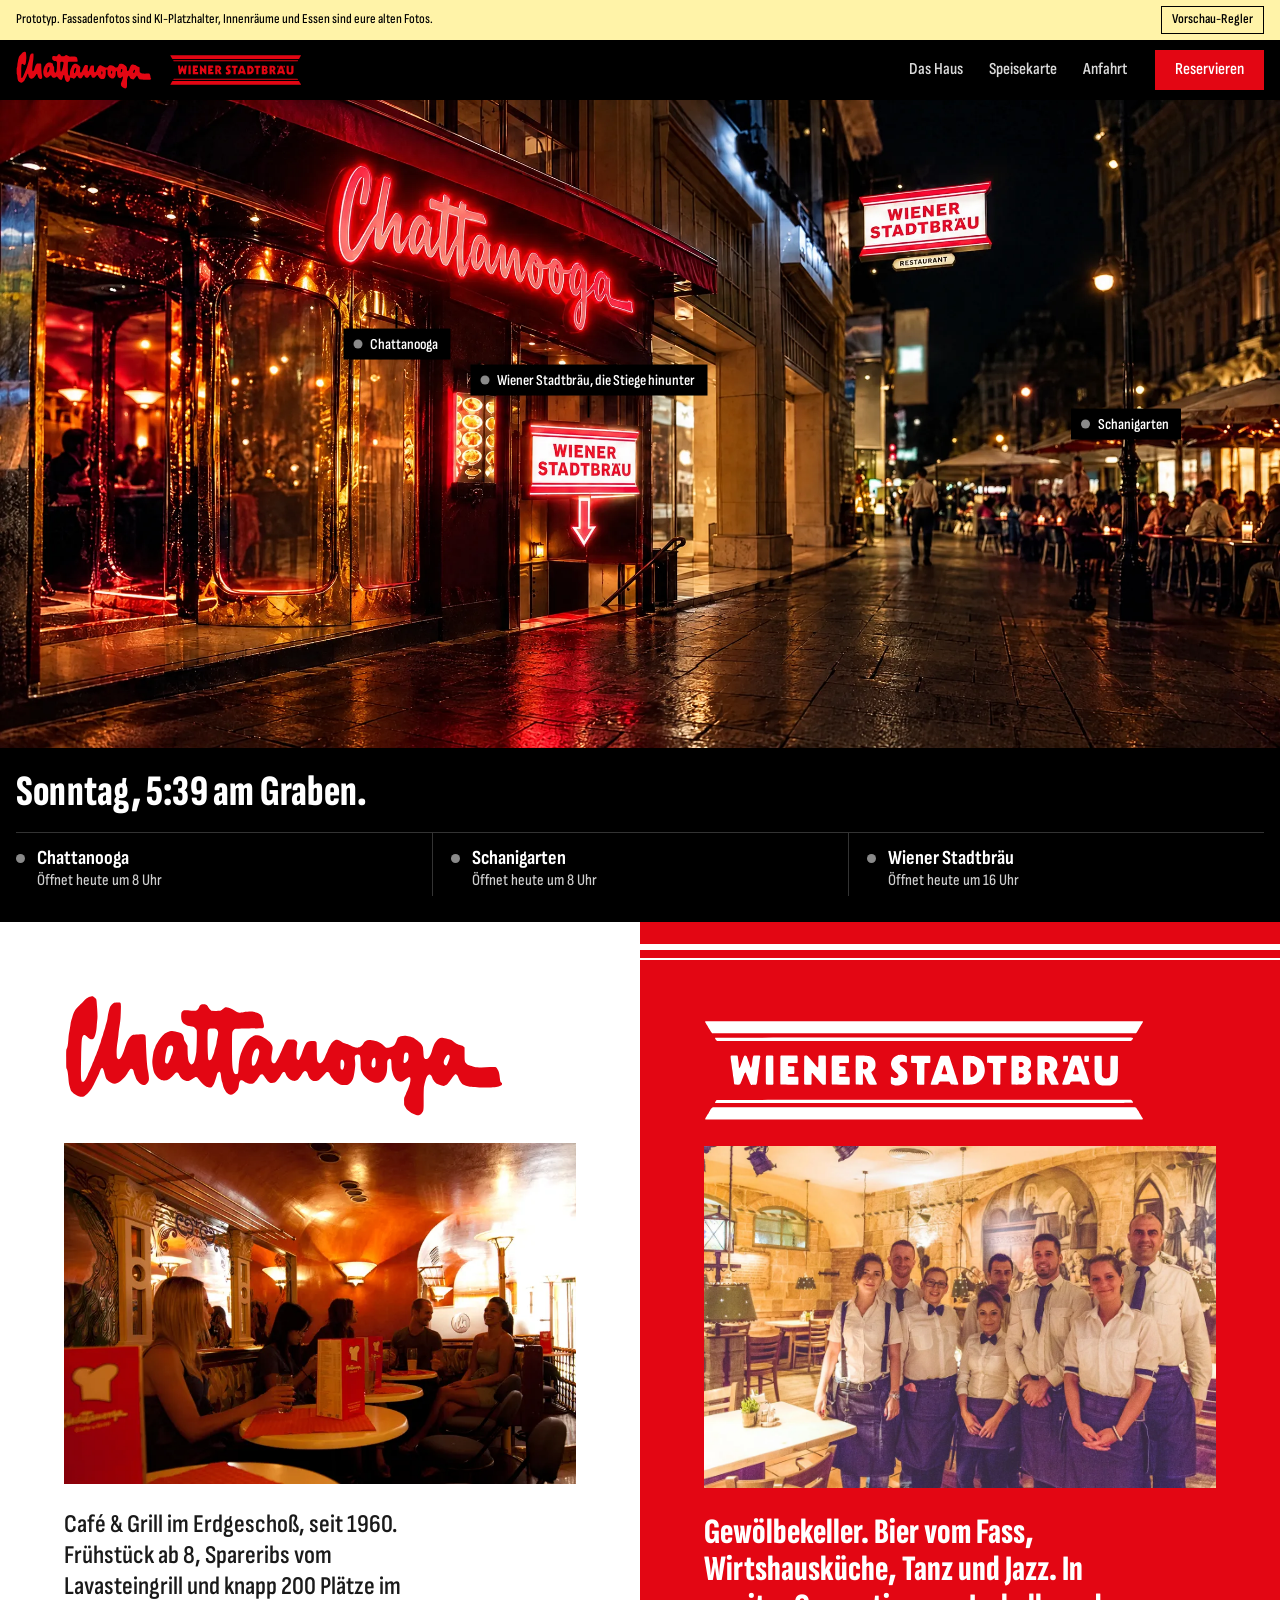
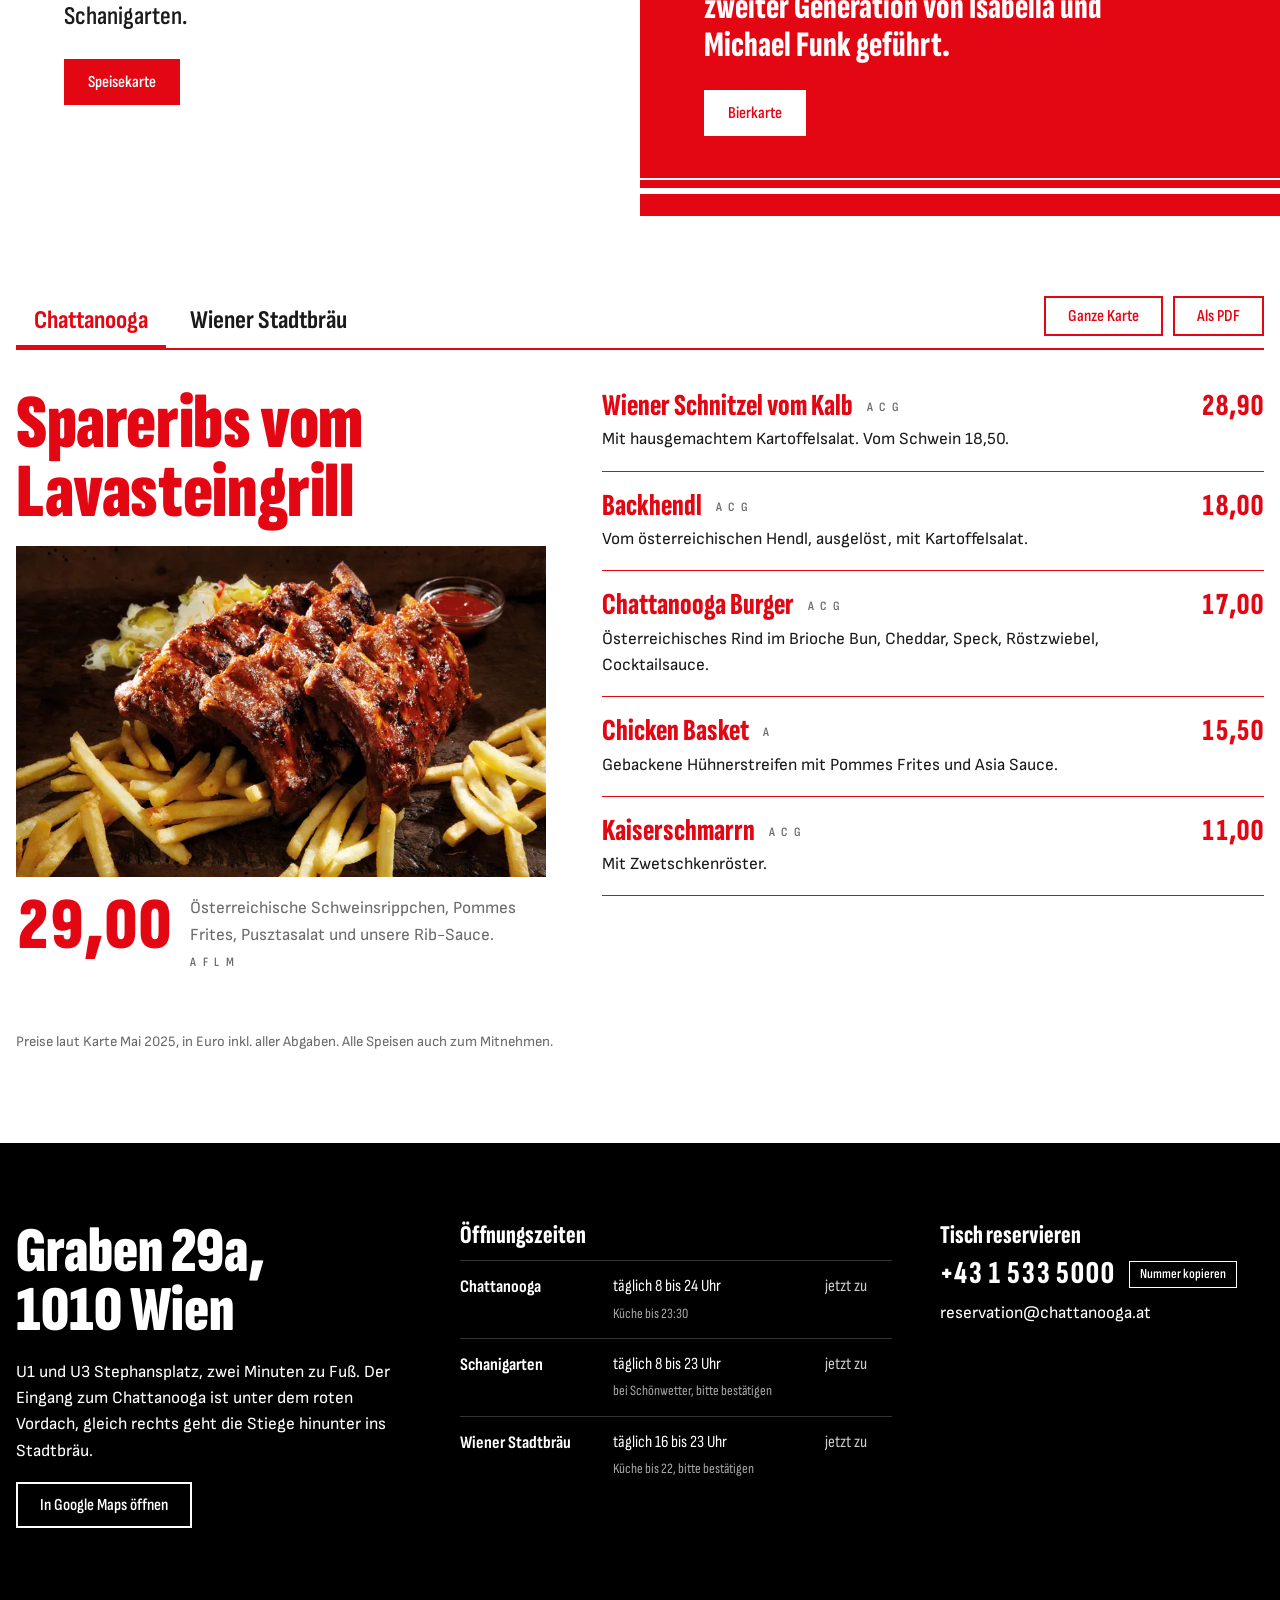
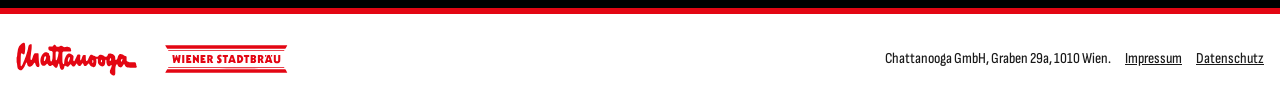
==== commit 8dc624b3: "Richtung B: Live-Fassade mit Tageszeit, Wetter und Öffnungsstatus Fassadenfoto wechselt nach Sonnens" ====
--- a/index.html
+++ b/index.html
@@ -7,268 +7,199 @@
 <title>Chattanooga &amp; Wiener Stadtbräu</title>
 <meta name="claude:viewport-fit-sides" content="cover">
 <meta name="robots" content="noindex, nofollow">
-<meta name="description" content="Ein Haus am Graben, zwei Etagen: oben das Chattanooga mit Schanigarten, unten das Wiener Stadtbräu im Gewölbekeller. Graben 29a, 1010 Wien.">
+<meta name="description" content="Graben 29a, 1010 Wien: oben das Chattanooga mit Schanigarten, unten das Wiener Stadtbräu im Gewölbekeller. Was gerade offen hat, sehen Sie hier.">
 <link rel="preconnect" href="https://fonts.googleapis.com">
 <link rel="preconnect" href="https://fonts.gstatic.com" crossorigin>
-<link rel="stylesheet" href="https://fonts.googleapis.com/css2?family=Gloock&family=Alegreya+Sans:ital,wght@0,400;0,500;0,700;1,400&family=Kalam:wght@400;700&display=swap">
+<link rel="stylesheet" href="https://fonts.googleapis.com/css2?family=Sofia+Sans+Extra+Condensed:wght@700;800;900&family=Sofia+Sans+Condensed:wght@500;600;700&family=Sofia+Sans:ital,wght@0,400;0,600;1,400&display=swap">
 <!--HEAD-END-->
 <link rel="icon" href="favicon.svg" type="image/svg+xml">
 <link rel="stylesheet" href="assets/css/site.css">
 </head>
 <body>
 <!--BODY-START-->
-<div class="proto-bar" role="note">
-  <span><b>Prototyp</b> · Illustration und Raumbilder sind KI-Platzhalter</span>
-  <span class="proto-links">Einstieg testen:
-    <a href="#oben" data-entry="eg">chattanooga.at</a>
-    <a href="#unten" data-entry="ug">stadtbraeu.at</a>
-  </span>
+<svg width="0" height="0" style="position:absolute" aria-hidden="true"><symbol id="logo-chatta" viewBox="-1.0 16.2 201.9 56.5"><path fill="currentColor" fill-rule="evenodd" d="M159.50,71.27C158.04,70.54 156.76,69.64 156.27,69.03C156.07,68.77 155.72,68.22 155.49,67.81C155.07,67.07 155.06,67.04 155.06,65.50C155.06,63.96 155.07,63.92 155.53,62.92C155.79,62.36 156.00,61.84 156.00,61.75C156.00,61.66 156.18,61.25 156.39,60.83C156.61,60.41 156.91,59.67 157.07,59.19C157.23,58.71 157.48,57.98 157.62,57.58C157.99,56.55 158.10,54.99 157.83,54.57C157.44,53.98 157.12,54.11 155.56,55.48C154.32,56.59 153.44,56.75 152.23,56.10C151.64,55.79 151.36,55.53 150.87,54.82C150.52,54.32 150.16,53.64 150.06,53.25C149.95,52.87 149.75,52.14 149.60,51.62C149.39,50.91 149.32,50.19 149.26,48.54C149.20,46.67 149.16,46.37 148.95,46.14C148.51,45.66 147.97,45.84 147.55,46.62C147.35,47.00 147.31,47.36 147.30,49.12C147.27,51.68 147.05,52.99 146.42,54.19C145.82,55.35 145.61,55.59 144.73,56.21C143.26,57.23 141.92,57.24 139.88,56.24C138.81,55.72 138.46,55.47 137.51,54.52C136.62,53.63 136.31,53.21 135.93,52.42C135.16,50.78 135.13,50.63 135.12,48.52C135.11,45.71 134.98,44.55 134.64,44.21C134.25,43.82 133.38,43.83 132.96,44.23C132.39,44.76 132.31,45.14 132.50,46.48C132.75,48.31 132.70,49.57 132.26,52.19C131.80,54.96 131.38,56.00 130.33,57.03C129.46,57.87 128.93,58.04 127.35,57.98C126.10,57.93 126.03,57.91 125.06,57.38C124.51,57.08 123.74,56.55 123.34,56.22C122.53,55.51 121.23,53.79 121.01,53.10C120.77,52.35 120.42,52.00 119.92,52.00C119.55,52.00 119.39,52.11 118.78,52.78C115.92,55.89 115.61,56.12 114.28,56.12C113.19,56.13 112.60,55.85 111.94,55.05C111.41,54.40 111.19,53.91 110.88,52.76C110.69,52.06 110.14,51.50 109.65,51.50C109.22,51.50 108.55,52.16 108.12,53.03C107.75,53.75 106.69,55.17 106.23,55.56C105.68,56.03 104.95,56.19 104.13,56.02C103.05,55.80 101.46,54.54 101.07,53.60C100.95,53.31 100.77,52.88 100.68,52.65C100.45,52.13 99.94,51.91 99.51,52.14C99.35,52.24 98.87,52.89 98.45,53.59C97.57,55.06 96.27,56.58 95.67,56.83C95.20,57.02 93.92,57.06 93.46,56.88C92.91,56.67 92.26,56.00 91.45,54.77C90.50,53.34 90.24,53.08 89.75,53.08C89.27,53.08 88.97,53.36 88.27,54.44C86.86,56.63 85.98,57.38 84.86,57.37C84.12,57.37 82.29,56.83 81.96,56.53C81.16,55.79 80.22,55.54 79.85,55.97C79.49,56.37 79.39,56.71 79.25,57.82C79.03,59.61 78.92,59.90 78.10,60.87C77.26,61.88 76.37,62.41 75.56,62.42C74.93,62.42 73.86,61.86 73.46,61.32C72.79,60.43 72.12,59.02 71.95,58.11C71.85,57.60 71.69,56.96 71.58,56.68C71.31,55.91 71.13,54.93 71.01,53.58C70.87,51.88 70.44,51.46 69.64,52.25C69.38,52.52 69.23,52.83 69.12,53.34C69.04,53.74 68.87,54.39 68.74,54.78C67.73,57.82 67.69,57.89 67.05,58.59L66.51,59.16L65.62,59.10C64.86,59.04 64.64,58.97 64.02,58.55C63.09,57.92 61.56,56.38 60.90,55.41C59.92,53.97 59.63,53.94 58.03,55.07C56.65,56.05 55.92,56.26 54.86,56.02C53.69,55.75 52.44,54.59 51.83,53.22C51.50,52.48 51.23,52.25 50.66,52.25C50.38,52.25 50.07,52.50 49.06,53.55C48.38,54.26 47.48,55.07 47.06,55.33C46.36,55.78 46.24,55.81 45.21,55.86C44.17,55.90 44.07,55.88 43.27,55.48C42.15,54.92 41.19,53.93 40.58,52.73C40.19,51.94 40.05,51.45 39.80,49.98C39.45,47.89 39.43,47.02 39.69,45.31C39.80,44.62 39.94,43.67 40.01,43.20C40.08,42.72 40.32,41.91 40.57,41.37C40.80,40.84 41.00,40.33 41.00,40.23C41.00,40.04 42.11,38.13 42.87,37.00C43.14,36.61 43.78,35.84 44.29,35.30C45.09,34.45 45.39,34.22 46.37,33.76C47.81,33.07 48.74,32.98 50.06,33.37C50.54,33.52 51.33,33.75 51.80,33.89C52.28,34.02 52.83,34.25 53.02,34.39C53.60,34.80 53.96,35.58 54.03,36.54C54.08,37.21 54.18,37.52 54.49,38.01C54.70,38.35 55.06,38.91 55.28,39.27L55.69,39.91L55.71,42.14C55.74,44.50 55.88,45.95 56.19,46.89C56.42,47.57 57.17,48.50 57.50,48.50C57.79,48.50 58.46,47.94 58.68,47.51C58.98,46.93 59.61,43.99 59.74,42.56C59.92,40.55 60.03,33.21 59.88,32.83C59.69,32.33 58.86,31.48 58.31,31.23C58.01,31.10 57.51,31.00 57.06,31.00C56.05,31.00 55.45,30.81 54.61,30.24C53.14,29.24 52.68,28.19 52.77,26.11C52.83,24.75 53.01,24.30 53.62,23.94C54.12,23.66 54.65,23.64 57.44,23.84C58.40,23.91 59.23,23.92 59.47,23.85C60.08,23.68 60.70,23.07 60.95,22.40C61.28,21.52 61.47,21.29 62.01,21.07C62.67,20.81 63.57,20.83 64.20,21.11C64.58,21.28 64.81,21.52 65.09,22.02C65.31,22.39 65.73,22.97 66.04,23.31L66.59,23.94L68.38,23.98C69.36,24.00 70.36,23.98 70.58,23.94C70.84,23.89 71.27,23.61 71.73,23.19C72.85,22.15 73.44,22.02 74.60,22.56C74.96,22.73 75.48,22.93 75.74,23.00C76.01,23.07 76.50,23.31 76.83,23.54C77.82,24.22 79.03,24.75 79.57,24.75C79.84,24.75 80.62,24.66 81.31,24.56C83.22,24.29 85.09,24.20 85.90,24.36C87.51,24.66 88.40,25.02 89.04,25.61C89.80,26.32 89.95,26.61 90.13,27.70C90.21,28.17 90.38,28.97 90.52,29.47C90.85,30.71 90.85,31.33 90.51,31.67C90.25,31.93 90.18,31.94 83.96,32.00C78.03,32.06 77.66,32.08 77.31,32.30C76.83,32.62 76.53,32.97 76.30,33.47C76.15,33.81 76.12,34.98 76.10,40.47C76.09,47.48 76.19,49.50 76.64,51.30C76.99,52.71 77.45,53.16 78.31,52.95C78.92,52.80 79.00,52.46 79.12,49.83C79.30,46.07 79.96,43.51 81.65,40.22C82.97,37.62 83.96,36.47 85.55,35.67C86.67,35.11 86.70,35.10 87.69,35.16C88.91,35.23 90.14,35.76 91.72,36.90C93.20,37.96 93.95,38.74 94.38,39.65C94.84,40.62 94.84,40.98 94.44,43.32C93.99,45.92 94.06,47.05 94.69,47.76C95.05,48.15 95.70,48.08 96.14,47.61C96.49,47.24 98.00,44.38 98.00,44.10C98.00,44.03 98.22,43.52 98.50,42.99C98.78,42.45 99.00,41.94 99.00,41.86C99.00,41.78 99.20,41.33 99.44,40.85C99.69,40.37 99.97,39.72 100.08,39.40C100.31,38.73 100.96,37.68 101.37,37.31C101.62,37.09 101.83,37.06 103.11,37.06C104.47,37.06 104.60,37.09 105.14,37.40C105.50,37.61 105.80,37.91 105.93,38.19C106.13,38.61 106.13,38.70 105.91,39.91C105.63,41.53 105.59,45.34 105.86,45.97C106.07,46.46 106.53,46.63 106.85,46.33C107.13,46.08 107.76,44.72 108.16,43.50C109.15,40.51 110.01,38.66 110.58,38.29C111.33,37.80 113.49,37.59 114.32,37.93C114.57,38.04 114.80,38.25 114.88,38.44C114.95,38.63 115.00,40.20 115.00,42.12C115.00,46.46 115.19,47.46 116.08,47.83C116.57,48.03 116.92,47.92 117.40,47.42C117.83,46.96 118.66,45.48 118.92,44.73C119.03,44.41 119.31,43.75 119.56,43.28C119.80,42.80 120.00,42.35 120.00,42.27C120.00,42.05 121.30,39.47 121.72,38.85C122.23,38.11 123.06,37.41 123.57,37.26C124.01,37.14 124.95,37.27 125.41,37.51C125.56,37.60 126.08,37.93 126.56,38.27C127.22,38.73 127.59,38.89 128.06,38.95C128.41,38.99 129.14,39.24 129.69,39.51C132.06,40.66 132.50,40.81 133.50,40.81C134.38,40.81 134.48,40.78 135.15,40.33C135.67,39.98 135.98,39.64 136.33,39.04C137.45,37.12 138.46,36.89 141.93,37.77C143.64,38.20 144.33,38.60 145.85,40.04L146.77,40.91L147.73,40.85C148.69,40.79 149.50,40.49 150.40,39.86C150.75,39.61 151.44,38.28 151.81,37.12C151.93,36.75 152.15,36.31 152.29,36.15C152.69,35.72 154.13,35.32 155.31,35.31C156.47,35.31 158.81,35.88 159.38,36.30C162.59,38.68 162.85,38.91 163.38,39.90C163.77,40.63 163.79,40.77 163.89,42.49C164.02,44.86 164.09,45.29 164.38,45.67C164.89,46.31 165.74,46.18 166.43,45.36C166.95,44.74 167.75,42.93 167.96,41.88C168.07,41.36 168.29,40.68 168.45,40.36C168.61,40.04 168.85,39.50 168.97,39.17C169.29,38.33 170.25,37.14 170.97,36.69C171.73,36.21 172.40,36.20 174.38,36.67C176.59,37.19 176.63,37.20 177.56,37.93C179.13,39.16 179.31,39.25 180.68,39.61C181.76,39.89 182.10,40.04 182.42,40.36L182.81,40.76L182.81,43.66C182.81,47.10 182.88,47.43 183.73,48.25C184.24,48.74 184.48,48.86 185.56,49.17C186.25,49.37 187.09,49.61 187.44,49.71C188.23,49.94 191.76,49.96 194.54,49.75C195.62,49.67 196.67,49.64 196.86,49.68C197.38,49.80 197.81,50.32 198.24,51.34C198.70,52.42 198.83,53.02 198.99,54.76C199.11,56.18 199.33,56.80 199.76,56.94C199.97,57.01 200.01,57.11 199.98,57.52C199.94,58.00 199.92,58.02 198.99,58.44C198.17,58.81 197.82,58.89 196.55,59.00C193.84,59.22 187.50,59.08 185.22,58.74C184.17,58.59 182.59,58.10 182.10,57.78C181.92,57.66 181.59,57.34 181.38,57.07C180.95,56.52 180.00,54.86 180.00,54.64C180.00,54.22 179.43,53.34 179.04,53.15C178.65,52.96 178.60,52.97 178.28,53.20C178.09,53.34 177.50,54.07 176.97,54.82C175.30,57.18 174.78,57.75 174.02,58.10L173.33,58.42L172.26,58.20C170.29,57.80 169.09,56.99 168.40,55.59C168.18,55.14 168.00,54.70 168.00,54.61C168.00,54.36 167.52,53.60 167.21,53.35C166.60,52.86 165.97,53.21 165.38,54.36C164.99,55.14 164.27,58.01 164.13,59.31C164.06,60.00 164.02,62.45 164.03,64.75C164.05,69.67 164.01,69.93 163.15,70.89C162.07,72.09 161.29,72.17 159.50,71.27ZM5.69,63.10C4.72,62.82 3.59,62.08 2.76,61.19C2.18,60.56 2.10,60.38 1.68,58.88C1.26,57.40 1.15,56.70 1.00,54.73C0.84,52.64 0.56,51.07 0.24,50.52C0.02,50.14 -0.00,49.83 0.00,45.86C0.00,41.85 0.01,41.60 0.24,41.28C0.58,40.81 0.84,39.40 0.99,37.19C1.15,34.97 1.18,34.76 1.56,32.81C1.73,31.99 1.92,30.75 2.00,30.07C2.08,29.39 2.28,28.46 2.44,28.01C2.60,27.56 2.85,26.74 2.99,26.20C3.14,25.65 3.52,24.70 3.84,24.09C4.30,23.20 4.61,22.79 5.42,22.02C5.98,21.49 7.08,20.40 7.87,19.60C9.41,18.04 9.94,17.70 11.39,17.38C12.00,17.24 12.14,17.25 12.54,17.43C12.79,17.55 13.19,17.87 13.43,18.13C13.92,18.68 13.90,18.55 14.18,22.50C14.41,25.73 14.42,26.98 14.25,28.27C14.19,28.78 14.07,30.04 14.00,31.07C13.80,33.94 13.18,36.22 12.47,36.68C11.65,37.20 10.89,36.96 9.63,35.77C8.50,34.69 7.94,34.72 7.45,35.89C7.13,36.64 7.01,38.58 6.86,45.19C6.64,54.96 6.74,56.50 7.57,56.50C8.17,56.50 8.56,56.07 9.30,54.58C9.68,53.80 10.00,53.09 10.00,53.01C10.00,52.93 10.22,52.42 10.50,51.88C10.78,51.33 11.00,50.82 11.00,50.75C11.00,50.67 11.22,50.14 11.50,49.56C11.78,48.99 12.00,48.45 12.00,48.37C12.00,48.29 12.19,47.83 12.43,47.33C12.67,46.83 12.98,46.05 13.12,45.59C13.27,45.14 13.43,44.73 13.49,44.69C13.56,44.65 13.73,44.24 13.88,43.78C14.03,43.32 14.31,42.57 14.51,42.12C14.70,41.67 14.92,41.02 15.00,40.69C15.08,40.35 15.30,39.71 15.50,39.26C15.69,38.81 15.92,38.07 16.00,37.62C16.08,37.18 16.30,36.45 16.50,36.00C16.69,35.55 16.92,34.85 17.00,34.44C17.09,34.03 17.31,33.30 17.50,32.82C17.70,32.33 17.92,31.58 18.00,31.14C18.08,30.70 18.25,30.05 18.38,29.70C18.73,28.73 18.85,28.18 19.05,26.66C19.22,25.40 19.78,23.06 20.16,22.06C20.34,21.59 21.31,20.54 21.79,20.29C22.04,20.16 22.57,20.09 23.40,20.08C25.26,20.05 25.18,19.86 25.08,23.94C24.98,27.53 24.88,28.65 24.44,31.06C24.28,31.95 24.08,33.50 24.01,34.50C23.93,35.50 23.76,36.96 23.63,37.75C23.23,40.11 23.09,41.94 23.16,43.72C23.21,45.13 23.26,45.45 23.47,45.73C24.37,46.94 25.44,45.54 26.77,41.44C27.73,38.44 28.13,37.48 28.78,36.60C29.44,35.69 29.98,35.18 30.49,34.97C30.67,34.90 31.83,34.80 33.06,34.75C34.99,34.66 35.37,34.67 35.73,34.84C36.48,35.20 36.52,35.36 36.57,38.15C36.63,40.86 36.92,46.38 37.14,48.75C37.21,49.54 37.40,50.83 37.57,51.62C37.96,53.51 38.07,55.14 37.88,55.88C37.67,56.64 36.93,57.61 36.39,57.84C36.11,57.96 35.77,57.99 35.43,57.94C34.24,57.76 32.32,55.98 31.94,54.70C31.84,54.36 31.62,53.75 31.45,53.33C31.29,52.91 31.08,52.24 31.00,51.85C30.81,50.87 30.48,50.48 29.90,50.52C29.52,50.56 29.36,50.67 28.97,51.19C28.71,51.53 28.29,52.18 28.06,52.63C27.55,53.58 25.95,55.36 24.84,56.20C23.94,56.89 22.90,57.38 22.34,57.37C21.20,57.37 19.59,56.53 18.77,55.51C18.15,54.73 18.17,54.79 17.38,51.75C17.06,50.54 16.84,50.12 16.52,50.12C16.10,50.12 15.95,50.38 15.12,52.53C14.98,52.89 14.71,53.52 14.51,53.94C14.31,54.35 13.85,55.31 13.50,56.06C13.15,56.82 12.78,57.58 12.68,57.75C12.58,57.92 12.33,58.38 12.13,58.77C11.48,60.00 10.66,61.06 9.58,62.05C9.00,62.57 8.32,63.09 8.08,63.19C7.50,63.43 6.77,63.40 5.69,63.10ZM126.81,50.92C127.40,50.69 127.83,48.57 127.51,47.41C127.30,46.65 126.88,46.19 126.47,46.29C126.00,46.41 125.88,46.93 125.88,48.75C125.88,50.17 125.90,50.38 126.13,50.67C126.41,51.02 126.48,51.05 126.81,50.92ZM141.39,49.86C141.84,49.63 142.00,48.99 142.00,47.47C142.00,45.96 141.85,45.50 141.37,45.50C140.40,45.50 139.66,49.09 140.49,49.77C140.82,50.03 141.03,50.06 141.39,49.86ZM86.48,48.93C87.11,48.49 88.41,44.80 88.59,42.96C88.66,42.28 88.46,41.70 88.08,41.43C87.62,41.11 87.24,41.21 86.70,41.79C86.27,42.24 86.11,42.56 85.69,43.88C85.22,45.36 85.19,45.52 85.19,47.07C85.19,48.87 85.27,49.12 85.86,49.12C86.05,49.12 86.32,49.04 86.48,48.93ZM174.67,48.77C175.00,48.41 175.86,46.10 175.95,45.35C176.05,44.47 175.88,44.12 175.36,44.12C174.86,44.12 174.34,44.68 173.72,45.90C173.22,46.86 173.13,47.54 173.38,48.21C173.68,48.98 174.25,49.23 174.67,48.77ZM46.73,47.97C46.99,47.65 47.88,45.80 48.01,45.31C48.09,45.04 48.31,44.45 48.50,44.00C48.89,43.09 49.19,41.44 49.07,40.80C48.83,39.55 47.03,39.59 46.38,40.86C46.06,41.49 45.38,45.47 45.38,46.70C45.38,47.46 45.42,47.67 45.62,47.88C45.91,48.16 46.53,48.21 46.73,47.97ZM156.27,47.34C156.91,46.65 157.16,45.78 157.11,44.50C157.06,43.38 156.83,43.00 156.22,43.00C155.35,43.00 155.11,43.40 154.98,45.06C154.93,45.75 154.85,46.58 154.80,46.91C154.70,47.61 154.86,47.88 155.40,47.88C155.68,47.88 155.90,47.74 156.27,47.34ZM66.50,46.25C66.69,46.05 66.89,45.72 66.93,45.53C66.98,45.34 67.21,44.77 67.44,44.25C67.67,43.73 67.92,42.97 67.99,42.55C68.07,42.13 68.30,41.28 68.50,40.68C68.71,40.07 68.94,39.07 69.01,38.44C69.09,37.82 69.25,36.85 69.39,36.28C69.52,35.71 69.66,34.87 69.70,34.40C69.76,33.67 69.73,33.49 69.48,33.01C69.01,32.15 68.58,31.98 66.98,32.03C65.42,32.07 65.21,32.18 65.01,33.14C64.84,33.91 64.84,40.02 65.00,43.49C65.09,45.42 65.17,46.11 65.31,46.33C65.58,46.74 66.07,46.71 66.50,46.25Z"/></symbol><symbol id="logo-braeu" viewBox="5.0 2.0 429.0 98.0"><path fill="currentColor" fill-rule="evenodd" d="M6.40,98.93C6.00,98.65 6.06,98.20 6.59,97.37C6.85,96.97 7.32,96.21 7.62,95.69C7.93,95.17 8.39,94.42 8.64,94.02C8.88,93.63 9.33,92.89 9.63,92.38C9.92,91.86 10.41,91.04 10.70,90.56C10.99,90.08 11.45,89.33 11.71,88.89C12.35,87.81 12.74,87.42 13.32,87.26C13.97,87.08 425.11,87.07 425.74,87.25C426.46,87.45 426.48,87.49 428.50,90.81C428.81,91.32 429.23,92.02 429.44,92.38C429.64,92.73 430.04,93.39 430.32,93.85C430.61,94.31 431.00,94.96 431.20,95.30C431.77,96.26 432.42,97.32 432.64,97.64C433.03,98.19 433.04,98.47 432.70,98.81L432.39,99.13L219.53,99.13C27.09,99.12 6.65,99.11 6.40,98.93ZM15.97,82.86C15.58,82.64 15.71,82.09 16.38,81.15C16.72,80.65 17.13,80.17 17.29,80.06C17.55,79.90 39.51,79.87 219.26,79.87C330.18,79.87 421.06,79.87 421.22,79.87C421.61,79.88 422.41,80.64 422.94,81.50C423.43,82.30 423.46,82.52 423.18,82.80C423.00,82.98 404.33,83.00 219.58,83.00C81.65,82.99 16.12,82.95 15.97,82.86ZM190.44,65.64C187.08,64.41 187.15,64.51 187.15,60.56C187.16,57.60 187.22,57.25 187.79,57.25C187.95,57.25 188.26,57.39 188.50,57.56C189.10,58.00 190.81,58.62 191.43,58.62C192.00,58.62 193.21,58.26 193.64,57.95C194.09,57.64 194.62,56.72 194.62,56.27C194.62,56.04 194.45,55.52 194.23,55.11C193.84,54.38 193.37,53.92 191.44,52.35C189.37,50.68 188.42,49.38 187.82,47.42C187.30,45.72 187.19,44.92 187.36,43.88C187.69,41.86 188.66,39.85 189.86,38.72C190.47,38.13 191.96,37.14 192.36,37.04C192.54,37.00 193.06,36.81 193.51,36.61C194.44,36.21 195.89,36.00 197.69,36.00C199.18,36.00 200.16,36.17 201.34,36.64C202.89,37.25 202.81,37.05 202.83,40.22C202.85,42.41 202.82,42.99 202.68,43.22C202.45,43.56 202.14,43.57 201.52,43.26C201.27,43.13 200.59,42.93 200.03,42.80C199.17,42.62 198.85,42.60 198.13,42.72C196.90,42.91 196.37,43.20 196.02,43.88C195.81,44.29 195.75,44.59 195.78,45.00C195.89,46.20 196.26,46.61 199.08,48.65C200.42,49.62 201.49,50.74 202.22,51.96C202.74,52.82 202.88,53.18 203.11,54.33C203.66,57.12 203.33,59.78 202.23,61.40C200.74,63.60 199.12,64.66 195.75,65.63C194.58,65.96 191.34,65.97 190.44,65.64ZM393.31,65.75C392.15,65.59 390.08,64.84 389.29,64.30C388.26,63.59 387.28,62.35 386.67,60.98C385.86,59.18 385.82,58.48 385.81,47.03L385.81,37.38L386.10,37.10C386.37,36.82 386.46,36.81 389.22,36.77C390.78,36.75 392.18,36.77 392.34,36.81C392.49,36.85 392.67,36.98 392.74,37.12C392.83,37.27 392.88,40.68 392.90,46.72L392.94,56.09L393.38,56.94C394.18,58.52 395.33,59.07 397.57,58.97C398.66,58.93 398.92,58.87 399.40,58.59C400.12,58.17 400.82,57.39 401.01,56.79C401.13,56.43 401.19,53.87 401.24,46.79C401.31,37.86 401.33,37.24 401.54,37.04C401.74,36.83 402.05,36.81 404.88,36.81C407.95,36.81 408.00,36.82 408.28,37.10L408.56,37.38L408.60,45.22C408.65,53.55 408.55,56.16 408.11,58.94C407.87,60.42 407.79,60.66 407.21,61.73C406.19,63.59 405.07,64.49 402.79,65.29L401.31,65.80L397.69,65.83C395.69,65.84 393.73,65.81 393.31,65.75ZM35.19,65.01C34.81,64.85 34.41,64.36 34.33,63.94C34.28,63.73 34.17,62.59 34.06,61.41C33.96,60.23 33.74,58.59 33.56,57.78C33.39,56.97 33.16,55.34 33.06,54.16C32.96,52.97 32.73,51.34 32.56,50.53C32.39,49.72 32.17,48.11 32.06,46.94C31.96,45.77 31.74,44.15 31.57,43.35C31.40,42.54 31.17,40.89 31.06,39.67C30.83,37.30 30.87,36.96 31.40,36.76C31.56,36.71 32.95,36.66 34.48,36.66C37.98,36.66 37.85,36.59 38.02,38.44C38.08,39.13 38.27,40.56 38.45,41.62C38.65,42.83 38.81,44.41 38.86,45.81C38.92,47.15 39.02,48.18 39.11,48.34C39.27,48.65 39.65,48.71 39.84,48.47C40.06,48.20 40.63,46.74 40.99,45.56C41.18,44.94 41.45,44.21 41.60,43.92C41.75,43.64 41.96,43.02 42.08,42.55C42.19,42.07 42.39,41.49 42.51,41.24C42.63,40.99 42.88,40.26 43.07,39.61C43.48,38.12 44.05,37.05 44.54,36.79C44.86,36.63 45.03,36.62 45.57,36.74C46.40,36.93 46.69,37.25 46.95,38.25C47.06,38.70 47.26,39.26 47.38,39.51C47.51,39.76 47.76,40.49 47.94,41.13C48.12,41.77 48.33,42.42 48.41,42.56C48.48,42.70 48.73,43.40 48.95,44.12C49.17,44.85 49.47,45.75 49.61,46.12C49.75,46.50 49.90,47.08 49.94,47.42C50.02,48.02 50.38,48.56 50.66,48.47C51.23,48.28 51.77,46.00 52.06,42.56C52.25,40.33 52.66,37.91 52.94,37.37C53.24,36.79 53.47,36.69 54.55,36.68C55.11,36.67 56.42,36.64 57.47,36.62C59.63,36.57 59.72,36.60 59.84,37.46C59.87,37.75 59.74,38.82 59.51,40.08C59.30,41.25 59.04,43.24 58.93,44.50C58.82,45.76 58.60,47.47 58.44,48.31C58.27,49.14 58.05,50.84 57.94,52.09C57.84,53.34 57.61,55.09 57.44,55.97C57.26,56.86 57.04,58.57 56.95,59.76C56.70,62.80 56.43,64.19 55.99,64.68L55.65,65.06L53.21,65.06C50.41,65.06 50.42,65.06 50.05,63.95C49.93,63.60 49.65,62.92 49.42,62.44C49.19,61.96 49.00,61.48 49.00,61.36C49.00,61.25 48.84,60.85 48.64,60.48C48.44,60.10 48.21,59.55 48.12,59.24C48.04,58.94 47.82,58.38 47.63,58.00C47.43,57.62 47.19,57.03 47.09,56.68C46.99,56.33 46.76,55.76 46.58,55.41C46.40,55.06 46.19,54.50 46.12,54.17C45.96,53.45 45.81,53.25 45.44,53.25C44.95,53.25 44.40,54.08 43.94,55.50C43.82,55.88 43.56,56.50 43.37,56.88C43.18,57.25 42.99,57.76 42.94,58.00C42.89,58.24 42.69,58.75 42.50,59.12C42.31,59.50 42.04,60.21 41.88,60.69C41.73,61.17 41.50,61.73 41.38,61.94C41.25,62.14 41.05,62.65 40.94,63.06C40.66,64.05 40.21,64.73 39.68,64.95C39.21,65.15 35.64,65.19 35.19,65.01ZM65.88,64.97C65.23,64.63 65.25,65.11 65.25,50.96C65.25,36.52 65.22,37.02 65.96,36.74C66.17,36.66 67.38,36.63 69.15,36.65C71.92,36.69 72.00,36.70 72.28,36.97L72.56,37.26L72.60,50.81L72.63,64.36L72.33,64.71L72.02,65.06L69.10,65.10C66.92,65.12 66.11,65.09 65.88,64.97ZM80.04,65.00C79.33,64.71 79.37,65.48 79.40,50.77L79.44,37.26L79.72,36.97L80.01,36.69L87.53,36.62C91.67,36.59 95.25,36.61 95.47,36.66C96.26,36.86 96.31,37.08 96.33,40.36L96.35,43.30L96.00,43.65L95.64,44.00L91.58,44.00L87.51,44.00L87.16,44.30C86.83,44.59 86.81,44.66 86.81,45.61C86.81,47.11 86.69,47.05 89.95,47.12C92.62,47.19 92.65,47.19 92.89,47.49C93.12,47.78 93.13,47.97 93.10,50.91L93.06,54.02L92.71,54.32C92.37,54.62 92.32,54.62 89.94,54.62C87.56,54.62 87.51,54.63 87.16,54.93C86.85,55.20 86.81,55.31 86.81,56.00C86.81,56.69 86.85,56.80 87.16,57.07L87.51,57.38L91.94,57.38L96.36,57.38L96.71,57.68L97.06,57.98L97.06,61.30C97.06,64.32 97.04,64.64 96.84,64.84C96.63,65.05 96.10,65.06 88.46,65.09C83.90,65.10 80.19,65.06 80.04,65.00ZM103.18,64.95C102.98,64.86 102.75,64.65 102.68,64.49C102.61,64.30 102.59,59.33 102.62,50.71L102.69,37.23L103.04,36.93C103.34,36.66 103.51,36.63 104.35,36.63C105.58,36.63 105.82,36.77 107.09,38.26C107.62,38.89 108.68,40.11 109.44,40.98C110.20,41.85 111.35,43.21 112.00,44.00C114.97,47.61 115.44,48.13 115.78,48.12C116.46,48.12 116.43,48.30 116.50,42.57L116.56,37.26L116.85,36.97C117.12,36.69 117.20,36.69 120.12,36.65C122.08,36.63 123.20,36.66 123.37,36.75C123.50,36.82 123.67,37.09 123.74,37.35C123.83,37.66 123.86,42.46 123.84,51.17L123.81,64.52L123.46,64.82C123.15,65.10 123.00,65.12 121.96,65.12C121.05,65.12 120.73,65.07 120.42,64.89C119.96,64.60 118.34,62.76 115.35,59.12C114.76,58.40 113.70,57.17 113.00,56.38C112.30,55.58 111.53,54.64 111.29,54.28C110.98,53.80 110.79,53.62 110.57,53.62C109.95,53.62 109.94,53.66 109.88,59.34L109.81,64.65L109.52,64.89C109.25,65.11 109.00,65.12 106.39,65.12C104.33,65.12 103.46,65.07 103.18,64.95ZM130.19,65.01C130.05,64.95 129.84,64.79 129.72,64.66C129.51,64.43 129.50,63.65 129.50,51.00C129.50,40.53 129.54,37.52 129.66,37.27C129.74,37.09 129.96,36.87 130.14,36.78C130.58,36.57 145.37,36.54 145.76,36.75C146.27,37.03 146.35,37.52 146.34,40.50L146.34,43.30L145.99,43.65L145.64,44.00L141.58,44.00L137.51,44.00L137.16,44.30C136.83,44.59 136.81,44.66 136.81,45.61C136.81,47.11 136.69,47.05 139.95,47.12C142.62,47.19 142.65,47.19 142.89,47.49C143.12,47.78 143.13,47.97 143.10,50.91L143.06,54.02L142.71,54.32C142.37,54.62 142.32,54.62 139.94,54.62C137.56,54.62 137.51,54.63 137.16,54.93C136.85,55.20 136.81,55.31 136.81,56.00C136.81,56.69 136.85,56.80 137.16,57.07L137.51,57.38L141.88,57.38C144.85,57.38 146.34,57.42 146.55,57.52C147.09,57.76 147.14,58.11 147.10,61.47C147.07,64.29 147.04,64.64 146.84,64.84C146.63,65.05 146.10,65.06 138.53,65.09C134.08,65.10 130.32,65.07 130.19,65.01ZM153.43,65.01C152.85,64.77 152.87,65.30 152.87,51.02C152.88,43.52 152.93,37.38 152.99,37.22C153.22,36.61 153.25,36.60 157.21,36.62C162.87,36.64 165.56,36.93 167.26,37.69C169.25,38.58 170.45,39.63 171.34,41.25C171.77,42.03 171.89,42.42 172.07,43.56C172.31,45.08 172.26,46.69 171.95,48.15C171.64,49.55 170.27,51.35 169.01,51.99C168.46,52.28 168.12,52.68 168.13,53.06C168.13,53.29 169.36,55.87 169.63,56.19C169.69,56.27 169.83,56.56 169.93,56.84C170.02,57.12 170.25,57.58 170.44,57.88C170.62,58.17 170.85,58.62 170.94,58.88C171.03,59.13 171.25,59.58 171.44,59.88C171.62,60.17 171.85,60.62 171.94,60.87C172.03,61.13 172.24,61.56 172.41,61.83C172.57,62.10 172.78,62.51 172.86,62.76C172.94,63.01 173.15,63.40 173.32,63.63C173.71,64.16 173.72,64.67 173.35,64.93C172.94,65.21 166.92,65.22 166.37,64.94C165.99,64.74 165.34,63.89 165.19,63.38C165.14,63.20 164.88,62.64 164.62,62.12C164.36,61.61 163.88,60.62 163.56,59.94C162.96,58.65 162.72,58.16 162.43,57.62C162.34,57.45 161.97,56.67 161.61,55.88C160.87,54.24 160.80,54.12 160.50,54.12C159.96,54.12 159.95,54.27 159.94,59.59L159.94,64.65L159.64,64.89C159.37,65.11 159.13,65.12 156.52,65.12C154.96,65.11 153.57,65.06 153.43,65.01ZM213.25,64.96C212.62,64.65 212.63,64.86 212.64,54.31L212.64,44.44L212.31,44.16C211.95,43.84 212.01,43.85 209.40,43.83L207.48,43.81L207.17,43.45L206.86,43.10L206.90,40.22L206.94,37.35L207.29,37.05L207.64,36.75L216.44,36.78C224.69,36.81 225.26,36.83 225.46,37.04C225.66,37.23 225.69,37.57 225.73,40.19C225.75,42.10 225.72,43.20 225.63,43.37C225.41,43.78 224.62,43.90 222.48,43.85C220.57,43.82 220.50,43.82 220.22,44.10L219.94,44.38L219.88,54.51L219.81,64.65L219.52,64.89C219.25,65.11 218.99,65.12 216.39,65.12C214.37,65.12 213.47,65.08 213.25,64.96ZM226.29,64.81C226.02,64.53 225.99,64.42 226.06,64.03C226.11,63.78 226.26,63.35 226.41,63.07C226.55,62.79 226.85,61.97 227.07,61.25C227.29,60.53 227.59,59.66 227.73,59.31C227.87,58.97 228.09,58.35 228.23,57.94C228.37,57.52 228.63,56.74 228.81,56.19C229.00,55.64 229.26,54.91 229.40,54.56C229.54,54.22 229.81,53.43 230.00,52.81C230.18,52.19 230.46,51.45 230.61,51.16C230.76,50.87 230.96,50.26 231.07,49.80C231.18,49.34 231.40,48.69 231.57,48.36C231.74,48.03 231.96,47.38 232.07,46.92C232.18,46.46 232.40,45.82 232.57,45.48C232.74,45.15 232.96,44.50 233.07,44.04C233.18,43.59 233.37,43.00 233.50,42.74C233.64,42.48 233.87,41.83 234.01,41.29C234.16,40.75 234.41,40.06 234.56,39.75C234.72,39.44 234.94,38.82 235.05,38.38C235.46,36.79 235.58,36.75 239.91,36.75C242.83,36.75 243.36,36.78 243.60,36.95C243.96,37.20 244.42,38.19 244.94,39.88C245.17,40.60 245.47,41.52 245.61,41.94C245.75,42.35 246.00,43.11 246.17,43.62C246.33,44.14 246.56,44.82 246.67,45.12C246.78,45.43 247.00,46.11 247.17,46.62C247.34,47.14 247.56,47.82 247.66,48.12C248.11,49.47 248.54,50.78 248.93,52.00C249.17,52.72 249.47,53.65 249.61,54.06C249.75,54.48 250.00,55.23 250.17,55.75C250.33,56.27 250.56,56.94 250.67,57.25C250.90,57.93 251.37,59.35 251.93,61.12C252.15,61.85 252.46,62.69 252.60,63.00C252.74,63.31 252.89,63.77 252.94,64.02C253.01,64.42 252.98,64.53 252.71,64.81L252.39,65.12L249.45,65.12C247.68,65.12 246.38,65.07 246.16,64.99C245.55,64.76 245.28,64.39 245.06,63.49C244.81,62.47 244.42,62.06 243.59,61.94C243.30,61.89 241.22,61.88 238.98,61.90C234.14,61.94 234.39,61.87 233.87,63.41C233.29,65.11 233.26,65.12 229.51,65.12L226.61,65.12L226.29,64.81ZM258.19,65.02C257.84,64.86 257.53,64.49 257.50,64.19C257.48,64.05 257.48,57.99 257.49,50.73L257.50,37.51L257.80,37.16C258.10,36.81 258.11,36.81 259.83,36.77C261.74,36.72 266.23,36.93 267.88,37.13C268.46,37.21 269.19,37.38 269.50,37.52C269.81,37.66 270.39,37.88 270.78,38.02C271.78,38.35 273.62,39.54 274.79,40.62C276.00,41.72 277.62,44.43 277.95,45.87C278.06,46.32 278.25,47.04 278.38,47.48C278.92,49.23 278.95,52.69 278.44,54.12C278.33,54.43 278.13,55.09 277.99,55.59C277.56,57.20 276.37,59.10 274.80,60.68C273.96,61.53 272.09,63.00 271.86,63.00C271.80,63.00 271.51,63.15 271.23,63.32C270.41,63.84 267.49,64.74 266.20,64.87C264.56,65.04 258.48,65.15 258.19,65.02ZM287.43,65.01C286.85,64.77 286.87,65.09 286.87,54.60C286.88,44.75 286.88,44.66 286.62,44.34C286.30,43.92 286.03,43.88 283.51,43.83C281.55,43.79 281.45,43.78 281.23,43.51C281.02,43.25 281.00,42.95 281.00,40.29L281.00,37.36L281.31,37.06L281.61,36.75L290.42,36.75C298.90,36.75 299.23,36.76 299.52,36.99L299.81,37.23L299.81,40.30C299.81,43.04 299.79,43.39 299.60,43.58C299.41,43.77 299.05,43.81 296.97,43.85C294.74,43.89 294.54,43.91 294.28,44.15L294.00,44.41L293.97,54.53L293.94,64.65L293.64,64.89C293.37,65.11 293.12,65.12 290.52,65.12C288.96,65.11 287.57,65.06 287.43,65.01ZM305.41,65.00C304.71,64.72 304.74,65.47 304.78,50.84L304.81,37.38L305.10,37.10L305.38,36.81L310.66,36.81C317.31,36.81 318.05,36.89 319.85,37.75C321.57,38.58 322.40,39.37 323.20,40.92C323.77,42.01 323.80,42.12 323.87,43.39C324.06,46.56 323.61,47.93 321.84,49.55C321.29,50.06 320.88,50.54 320.88,50.67C320.88,50.81 321.31,51.33 321.87,51.86C323.64,53.56 324.08,54.84 323.95,57.94L323.88,59.69L323.29,60.85C322.51,62.38 321.34,63.54 320.05,64.06C318.18,64.81 317.93,64.87 315.92,65.00C313.51,65.15 305.79,65.15 305.41,65.00ZM330.44,64.82L330.12,64.51L330.12,51.01C330.12,40.96 330.16,37.43 330.27,37.19C330.35,37.01 330.55,36.84 330.71,36.79C330.88,36.75 333.16,36.75 335.79,36.79C340.96,36.86 342.96,37.04 343.86,37.49C344.14,37.63 344.67,37.86 345.04,38.00C346.24,38.45 348.03,40.10 348.68,41.38C348.95,41.89 349.53,44.00 349.62,44.81C349.68,45.22 349.67,45.92 349.61,46.36C349.44,47.53 348.78,49.57 348.40,50.03C347.72,50.88 347.04,51.54 346.41,51.94C345.27,52.68 345.26,52.97 346.31,55.07C346.69,55.82 347.00,56.49 347.00,56.55C347.00,56.61 347.19,56.97 347.42,57.36C347.66,57.75 347.89,58.20 347.94,58.38C347.99,58.55 348.21,59.00 348.44,59.38C348.66,59.75 348.89,60.20 348.94,60.38C348.99,60.55 349.18,60.94 349.37,61.25C349.55,61.56 349.80,62.07 349.92,62.38C350.05,62.68 350.31,63.19 350.51,63.49C350.94,64.14 350.97,64.53 350.62,64.88C350.37,65.13 350.25,65.14 347.00,65.10C343.82,65.06 343.62,65.05 343.39,64.81C343.14,64.55 342.15,62.72 341.90,62.06C341.83,61.86 341.65,61.49 341.52,61.25C341.30,60.86 340.66,59.55 339.50,57.06C339.30,56.65 339.05,56.09 338.94,55.81C338.71,55.23 337.85,54.25 337.57,54.25C337.47,54.25 337.35,54.32 337.30,54.40C337.25,54.48 337.22,56.75 337.24,59.44L337.27,64.34L336.96,64.70L336.65,65.06L333.70,65.10L330.75,65.14L330.44,64.82ZM354.54,64.94C354.13,64.65 354.12,64.32 354.50,63.52C354.70,63.11 354.97,62.34 355.12,61.81C355.26,61.29 355.48,60.65 355.61,60.40C355.74,60.14 355.97,59.50 356.11,58.96C356.26,58.42 356.48,57.77 356.61,57.52C356.74,57.27 356.97,56.62 357.11,56.08C357.26,55.55 357.48,54.90 357.61,54.65C357.74,54.39 357.97,53.75 358.11,53.21C358.26,52.67 358.48,52.02 358.61,51.77C358.74,51.52 358.97,50.87 359.11,50.33C359.26,49.80 359.48,49.15 359.61,48.90C359.74,48.64 359.97,48.00 360.11,47.46C360.26,46.92 360.47,46.30 360.59,46.08C360.70,45.87 360.95,45.18 361.14,44.56C361.73,42.64 362.14,41.47 362.51,40.62C362.70,40.18 362.95,39.45 363.06,39.00C363.34,37.89 363.80,37.14 364.32,36.93C364.98,36.65 371.11,36.67 371.70,36.95C372.25,37.21 372.55,37.72 372.88,38.94C373.03,39.49 373.28,40.25 373.44,40.62C373.59,41.00 373.79,41.65 373.88,42.06C373.96,42.47 374.17,43.12 374.34,43.50C374.51,43.88 374.78,44.68 374.95,45.29C375.11,45.89 375.32,46.51 375.40,46.66C375.48,46.81 375.73,47.53 375.95,48.25C376.17,48.97 376.47,49.90 376.61,50.31C376.75,50.73 376.98,51.40 377.11,51.81C377.24,52.23 377.47,52.90 377.61,53.31C377.91,54.20 378.36,55.56 378.93,57.38C379.16,58.10 379.43,58.88 379.53,59.12C379.64,59.37 379.82,59.93 379.94,60.37C380.05,60.82 380.28,61.50 380.44,61.87C380.83,62.82 381.16,64.20 381.08,64.55C380.95,65.06 380.54,65.13 377.53,65.12C375.07,65.12 374.63,65.09 374.25,64.91C373.76,64.66 373.30,63.94 373.18,63.21C373.14,62.94 372.94,62.55 372.75,62.33L372.40,61.94L368.23,61.90C365.94,61.88 363.81,61.90 363.51,61.94C362.73,62.05 362.20,62.60 362.01,63.50C361.68,65.05 361.49,65.12 357.72,65.12C355.36,65.12 354.76,65.09 354.54,64.94ZM314.71,58.64C315.98,58.20 316.73,57.42 316.85,56.43C316.93,55.72 316.71,55.13 316.12,54.47C315.73,54.02 315.46,53.85 314.77,53.63C314.29,53.48 313.62,53.34 313.27,53.33C312.14,53.30 311.88,53.82 311.88,56.12C311.88,57.75 312.01,58.41 312.41,58.68C312.78,58.94 313.90,58.92 314.71,58.64ZM266.65,57.24C267.76,56.87 267.97,56.74 268.96,55.83C269.99,54.87 270.80,53.60 271.01,52.63C271.10,52.22 271.13,51.31 271.10,50.30C271.04,48.67 271.04,48.63 270.55,47.68C269.81,46.22 268.82,45.21 267.45,44.54C266.12,43.90 265.52,43.84 265.05,44.31L264.74,44.62L264.78,50.80C264.81,56.67 264.82,56.99 265.05,57.24C265.35,57.57 265.68,57.57 266.65,57.24ZM241.55,54.95C241.79,54.85 242.02,54.65 242.06,54.50C242.20,54.07 242.02,53.16 241.56,52.00C241.34,51.42 241.11,50.70 241.06,50.40C241.02,50.11 240.79,49.32 240.55,48.65C240.32,47.98 240.13,47.31 240.13,47.16C240.12,46.79 239.88,46.28 239.66,46.19C239.39,46.09 239.05,46.32 238.91,46.71C238.84,46.91 238.63,47.46 238.46,47.94C238.28,48.42 238.04,49.23 237.93,49.75C237.81,50.27 237.59,51.01 237.42,51.41C237.10,52.17 236.75,53.66 236.75,54.24C236.75,54.85 236.99,54.93 239.05,55.01C240.09,55.04 240.98,55.09 241.04,55.10C241.09,55.11 241.32,55.05 241.55,54.95ZM369.72,54.93C369.87,54.90 370.08,54.74 370.19,54.58C370.36,54.32 370.35,54.18 370.12,53.13C369.98,52.50 369.73,51.64 369.56,51.24C369.39,50.83 369.17,50.12 369.07,49.66C368.91,48.92 368.60,47.97 368.10,46.71C368.03,46.52 367.87,46.31 367.74,46.25C367.27,45.99 366.97,46.38 366.81,47.50C366.76,47.81 366.59,48.40 366.43,48.81C366.27,49.23 366.05,49.97 365.94,50.47C365.84,50.97 365.61,51.71 365.44,52.12C365.04,53.07 364.83,54.05 364.93,54.45C365.06,54.97 365.52,55.07 367.58,55.03C368.60,55.01 369.56,54.97 369.72,54.93ZM162.83,49.79C163.47,49.49 164.24,48.76 164.63,48.08C164.95,47.52 165.00,47.31 165.00,46.45C165.00,45.26 164.76,44.68 163.90,43.77C163.23,43.06 162.72,42.87 161.35,42.84C159.99,42.80 160.00,42.77 159.98,46.17C159.95,49.82 159.94,49.75 160.56,50.01C160.90,50.16 162.35,50.02 162.83,49.79ZM339.84,49.94C340.57,49.72 341.70,48.79 341.95,48.19C342.22,47.53 342.29,46.33 342.12,45.41C341.97,44.64 341.90,44.51 341.26,43.87C340.49,43.09 339.92,42.88 338.70,42.88C338.15,42.88 337.95,42.94 337.63,43.20L337.25,43.52L337.25,46.39C337.25,48.21 337.30,49.36 337.38,49.52C337.69,50.09 338.74,50.26 339.84,49.94ZM315.22,47.48C315.77,47.22 316.11,46.96 316.32,46.64C316.97,45.65 316.95,44.94 316.21,43.98C315.60,43.18 315.19,42.99 313.84,42.91C312.73,42.84 312.66,42.85 312.31,43.16L311.94,43.48L311.90,45.09C311.86,46.93 312.01,47.59 312.50,47.84C313.00,48.09 314.30,47.92 315.22,47.48ZM355.62,42.72C355.18,42.56 355.11,42.05 355.15,39.59C355.20,36.58 355.05,36.75 357.55,36.75C358.52,36.75 359.37,36.80 359.45,36.85C359.81,37.09 359.88,37.55 359.88,39.85C359.88,42.98 360.01,42.80 357.63,42.81C356.66,42.81 355.75,42.77 355.62,42.72ZM376.35,42.67C376.17,42.58 375.98,42.35 375.92,42.16C375.86,41.97 375.84,40.79 375.88,39.54C375.93,37.57 375.97,37.23 376.16,37.04C376.48,36.72 379.16,36.63 379.73,36.93C380.27,37.21 380.36,37.65 380.32,40.00C380.28,42.54 380.31,42.33 379.92,42.59C379.49,42.87 376.85,42.94 376.35,42.67ZM17.78,22.52C17.21,22.44 15.52,20.05 15.70,19.58C15.74,19.48 15.86,19.35 15.98,19.29C16.24,19.16 420.73,19.09 422.14,19.22C423.50,19.34 423.59,19.47 423.01,20.56C422.53,21.46 421.60,22.50 421.28,22.50C174.03,22.54 18.00,22.55 17.78,22.52ZM12.92,14.82C12.70,14.72 12.42,14.49 12.30,14.29C12.18,14.10 11.88,13.62 11.64,13.23C11.39,12.83 10.93,12.08 10.62,11.56C10.32,11.04 9.89,10.34 9.67,10.01C9.45,9.69 9.13,9.14 8.95,8.80C8.76,8.47 8.41,7.85 8.15,7.43C7.90,7.01 7.52,6.39 7.33,6.05C7.13,5.71 6.75,5.11 6.48,4.70C6.22,4.29 6.00,3.86 6.00,3.74C6.00,3.49 6.32,3.13 6.54,3.12C6.62,3.12 102.54,3.12 219.69,3.12L432.69,3.12L432.91,3.39C433.03,3.53 433.12,3.69 433.12,3.75C433.12,3.80 432.89,4.21 432.59,4.67C432.30,5.12 431.81,5.92 431.50,6.44C431.19,6.96 430.67,7.82 430.35,8.35C430.03,8.88 429.65,9.51 429.51,9.75C429.37,9.99 429.04,10.53 428.79,10.94C428.55,11.35 428.16,12.00 427.94,12.38C426.73,14.43 426.56,14.67 426.16,14.83C425.55,15.09 13.50,15.07 12.92,14.82Z"/></symbol></svg>
+
+<div class="proto" role="note">
+  <p>Prototyp. Fassadenfotos sind KI-Platzhalter, Innenräume und Essen sind eure alten Fotos.</p>
+  <button class="proto-open" id="proto-open" type="button" aria-expanded="false" aria-controls="lab">Vorschau-Regler</button>
 </div>
 
-<header class="site-head">
-  <a class="brand" href="#top" aria-label="Zum Seitenanfang">
-    <span class="brand-a" data-brand="eg">Chattanooga</span>
-    <span class="brand-amp">&amp;</span>
-    <span class="brand-b" data-brand="ug">Wiener Stadtbräu</span>
+<header class="head" id="head">
+  <a class="head-logos" href="#top" aria-label="Chattanooga und Wiener Stadtbräu, zum Seitenanfang">
+    <svg class="logo logo-chatta" viewBox="0 0 201.9 56.5"><use href="#logo-chatta"/></svg>
+    <svg class="logo logo-braeu" viewBox="0 0 429 98"><use href="#logo-braeu"/></svg>
   </a>
   <nav class="head-nav" aria-label="Hauptnavigation">
-    <a href="#raeume">Räume</a>
-    <a href="#chattanooga">Oben</a>
-    <a href="#stadtbraeu">Unten</a>
-    <a href="#besuch">Besuch</a>
+    <a href="#etagen">Das Haus</a>
+    <a href="#karte">Speisekarte</a>
+    <a href="#besuch">Anfahrt</a>
   </nav>
-  <a class="btn btn-head" href="#besuch">Reservieren</a>
+  <a class="btn btn-red head-cta" href="#besuch">Reservieren</a>
 </header>
 
 <main id="top">
-  <!-- HERO: das Haus im Schnitt -->
-  <section class="hero" aria-labelledby="hero-title">
-    <div class="hero-text">
-      <p class="eyebrow">Graben 29a · 1010 Wien · seit 1960</p>
-      <h1 id="hero-title">Ein Haus am Graben.<br>Zwei Etagen.</h1>
-      <p class="lede">Oben das <b>Chattanooga</b>, Café &amp; Grill mit Schanigarten. Unten das <b>Wiener Stadtbräu</b>, Bierkeller unterm Gewölbe. Tippen Sie auf eine Etage.</p>
-    </div>
-
-    <div class="plate" id="plate" data-floor="" data-mood="tag">
-      <div class="scroller" id="scroller"><div class="stage">
-      <img src="assets/img/haus_aquarell.webp" width="2400" height="1357" alt="Aquarell-Schnitt durch das Haus Graben 29a: oben Café mit Schanigarten und Sonnenschirmen, unten der Gewölbekeller mit Laternen, Fresken und Schank">
-      <div class="layer night" aria-hidden="true"></div>
-      <div class="layer dim dim-eg" aria-hidden="true"></div>
-      <div class="layer dim dim-ug" aria-hidden="true"></div>
-
-      <div class="glows glows-eg" aria-hidden="true">
-        <i style="left:31.9%;top:43%"></i><i style="left:39.6%;top:44%"></i><i style="left:52.9%;top:43.2%"></i>
-        <i style="left:56.8%;top:42.7%"></i><i style="left:65.7%;top:42.7%"></i>
-        <i class="sm" style="left:32.9%;top:24.6%"></i><i class="sm" style="left:38.6%;top:24.6%"></i><i class="sm" style="left:47.9%;top:24.6%"></i><i class="sm" style="left:57.1%;top:24.6%"></i><i class="sm" style="left:65.4%;top:24.6%"></i>
-      </div>
-      <div class="glows glows-ug" aria-hidden="true">
-        <i style="left:27.9%;top:73%"></i><i style="left:45.9%;top:72.4%"></i><i style="left:51.9%;top:76.6%"></i><i style="left:63.1%;top:72.9%"></i>
-        <i class="sm" style="left:31.3%;top:81.5%"></i><i class="sm" style="left:58.6%;top:80.3%"></i>
-      </div>
-
-      <button class="zone zone-eg" data-floor="eg" aria-label="Erdgeschoß: Chattanooga"></button>
-      <button class="zone zone-ug" data-floor="ug" aria-label="Keller: Wiener Stadtbräu"></button>
-
-      <span class="tag tag-eg" aria-hidden="true">Erdgeschoß · Chattanooga</span>
-      <span class="tag tag-ug" aria-hidden="true">Keller · Wiener Stadtbräu</span>
-
-      <button class="tap" id="tap" aria-label="Bier zapfen"><span class="tap-ring"></span></button>
-      <div class="pour" id="pour" role="status" hidden>
-        <svg viewBox="0 0 60 80" width="60" height="80" aria-hidden="true">
-          <defs><clipPath id="mug"><path d="M8 10h34v58a6 6 0 0 1-6 6H14a6 6 0 0 1-6-6z"/></clipPath></defs>
-          <g clip-path="url(#mug)"><rect class="beer" x="0" y="80" width="60" height="80"/><rect class="foam" x="0" y="80" width="60" height="12"/></g>
-          <path d="M8 10h34v58a6 6 0 0 1-6 6H14a6 6 0 0 1-6-6z" fill="none" stroke="currentColor" stroke-width="2.5"/>
-          <path d="M42 22h6a6 6 0 0 1 6 6v18a6 6 0 0 1-6 6h-6" fill="none" stroke="currentColor" stroke-width="2.5"/>
-        </svg>
-        <p>Prost! Frisch gezapft ab 16 Uhr, unten im Keller.</p>
-      </div>
-      </div></div>
-      <p class="swipe-hint" aria-hidden="true">&larr; seitlich wischen &rarr;</p>
-
-      <div class="mood-toggle" role="group" aria-label="Tageszeit der Illustration">
-        <button data-mood="tag" aria-pressed="true">Tag</button>
-        <button data-mood="abend" aria-pressed="false">Abend</button>
-      </div>
-    </div>
-
-    <div class="floors">
-      <article class="floor-card fc-eg" data-floor="eg">
-        <p class="fc-level">EG <span>· Erdgeschoß &amp; Schanigarten</span></p>
-        <h2>Chattanooga</h2>
-        <p class="fc-sub">Café &amp; Grill. Frühstück ab 8 Uhr, Wiener und internationale Küche, durchgehend.</p>
-        <p class="status" data-status="eg">Täglich 8–24 Uhr</p>
-        <div class="fc-actions">
-          <a class="btn btn-red" href="#chattanooga">Zur Karte</a>
-          <a class="btn btn-ghost" href="#besuch">Reservieren</a>
-        </div>
-      </article>
-      <article class="floor-card fc-ug" data-floor="ug">
-        <p class="fc-level">UG <span>· Gewölbekeller</span></p>
-        <h2>Wiener Stadtbräu</h2>
-        <p class="fc-sub">Gasthaus mit Bierfokus. Bier vom Fass, Wirtshausküche, Tanz und Jazz unterm Gewölbe.</p>
-        <p class="status" data-status="ug">Täglich ab 16 Uhr</p>
-        <div class="fc-actions">
-          <a class="btn btn-amber" href="#stadtbraeu">Zur Bierkarte</a>
-          <a class="btn btn-ghost" href="#besuch">Reservieren</a>
-        </div>
-      </article>
-    </div>
-  </section>
-
-  <!-- RÄUME: Kartenstapel -->
-  <section class="rooms" id="raeume" aria-labelledby="rooms-title">
-    <div class="rooms-head">
-      <p class="eyebrow">Durchs Haus</p>
-      <h2 id="rooms-title">Fünf Plätze unter einer Adresse</h2>
-      <p class="rooms-hint">Wischen oder mit den Pfeilen blättern</p>
-    </div>
-    <div class="deck" id="deck" tabindex="0" aria-roledescription="Karussell" aria-label="Räume im Haus">
-      <article class="card" data-i="0">
-        <img src="assets/img/raum_schanigarten.webp" width="896" height="1120" alt="Aquarell: Schanigarten mit weißen Schirmen am Graben" loading="lazy">
-        <div class="card-body"><span class="lvl lvl-eg">EG</span><h3>Schanigarten</h3><p>Knapp 200 Plätze am Graben, mit Blick auf die Pestsäule.</p><a href="#chattanooga">Zum Chattanooga</a></div>
-      </article>
-      <article class="card" data-i="1">
-        <img src="assets/img/raum_cafe.webp" width="896" height="1120" alt="Aquarell: Café-Innenraum mit Schnitzel und Spareribs" loading="lazy">
-        <div class="card-body"><span class="lvl lvl-eg">EG</span><h3>Café &amp; Grill</h3><p>70 Plätze, klimatisiert. Spareribs vom Lavasteingrill.</p><a href="#chattanooga">Zur Karte</a></div>
-      </article>
-      <article class="card" data-i="2">
-        <img src="assets/img/raum_fruehstueck.webp" width="896" height="1120" alt="Aquarell: Frühstück mit Melange und Croissant" loading="lazy">
-        <div class="card-body"><span class="lvl lvl-eg">EG</span><h3>Frühstück</h3><p>Ab 8 Uhr früh, 365 Tage im Jahr.</p><a href="#chattanooga">Zum Chattanooga</a></div>
-      </article>
-      <article class="card" data-i="3">
-        <img src="assets/img/raum_keller.webp" width="896" height="1120" alt="Aquarell: Gewölbekeller mit Schank und Laternen" loading="lazy">
-        <div class="card-body"><span class="lvl lvl-ug">UG</span><h3>Gewölbekeller</h3><p>Bier vom Fass und Wirtshausküche unter Sandsteinbögen.</p><a href="#stadtbraeu">Zum Stadtbräu</a></div>
-      </article>
-      <article class="card" data-i="4">
-        <img src="assets/img/raum_tanz.webp" width="896" height="1120" alt="Aquarell: Tanzabend mit Jazztrio im Keller" loading="lazy">
-        <div class="card-body"><span class="lvl lvl-ug">UG</span><h3>Tanz &amp; Jazz</h3><p>Tanzabende und Jazz im Keller. Termine folgen.</p><a href="#termine">Zu den Terminen</a></div>
-      </article>
-    </div>
-    <div class="deck-nav">
-      <button class="deck-btn" id="prev" aria-label="Vorheriger Raum">&larr;</button>
-      <span class="deck-count" id="count" aria-live="polite">1 / 5</span>
-      <button class="deck-btn" id="next" aria-label="Nächster Raum">&rarr;</button>
-    </div>
-  </section>
-
-  <!-- OBEN -->
-  <section class="level level-eg" id="chattanooga" aria-labelledby="eg-title">
-    <span id="oben" class="anchor"></span>
-    <div class="level-inner">
-      <div class="level-intro">
-        <p class="eyebrow">Erdgeschoß</p>
-        <h2 id="eg-title" class="eg-name">Chattanooga</h2>
-        <p>Über ein halbes Jahrhundert am Graben: Wiener und internationale Küche, durchgehend ab 8 Uhr früh. Drinnen klimatisiert, draußen einer der größten Schanigärten der Innenstadt.</p>
-        <dl class="facts">
-          <div><dt>seit</dt><dd>1960</dd></div>
-          <div><dt>Plätze drinnen</dt><dd>70</dd></div>
-          <div><dt>im Schanigarten</dt><dd>~200</dd></div>
-          <div><dt>Tage im Jahr</dt><dd>365</dd></div>
-        </dl>
-      </div>
-      <div class="menu-card">
-        <div class="menu-head"><h3>Food Stars</h3><span class="note">Preise laut Karte Mai 2025</span></div>
-        <ul class="menu">
-          <li><span class="dish">Spareribs<small>auf Lavasteinen gegrillt, Pommes, Pusztasalat, Rib-Sauce</small></span><span class="dots"></span><span class="price">29,00</span></li>
-          <li><span class="dish">Wiener Schnitzel vom Kalb<small>mit hausgemachtem Kartoffelsalat · vom Schwein 18,50</small></span><span class="dots"></span><span class="price">28,90</span></li>
-          <li><span class="dish">Backhendl<small>vom österreichischen Hendl, Kartoffelsalat</small></span><span class="dots"></span><span class="price">18,00</span></li>
-          <li><span class="dish">Chattanooga Burger<small>österr. Rind, Brioche, Cheddar, Speck, Röstzwiebel</small></span><span class="dots"></span><span class="price">17,00</span></li>
-          <li><span class="dish">Chicken Basket<small>gebackene Hühnerstreifen, Pommes, Asia Sauce</small></span><span class="dots"></span><span class="price">15,50</span></li>
-          <li><span class="dish">Kaiserschmarrn<small>mit Zwetschkenröster</small></span><span class="dots"></span><span class="price">11,00</span></li>
+  <!-- HERO: das Haus, wie es gerade ist -->
+  <section class="hero" aria-label="Das Haus am Graben, live">
+    <div class="photo" id="photo" data-phase="tag" data-wx="clear">
+      <div class="frame">
+        <img class="ph ph-tag" src="assets/img/fassade_tag-2400.webp" srcset="assets/img/fassade_tag-1200.webp 1200w, assets/img/fassade_tag-2400.webp 2400w" sizes="(max-width: 800px) 200vw, 100vw" width="2400" height="1357" alt="Das Haus am Graben bei Tag: Eingang Chattanooga mit rotem Vordach, daneben die Stiege zum Wiener Stadtbräu, rechts der Schanigarten">
+        <img class="ph ph-daemmerung" src="assets/img/fassade_daemmerung-2400.webp" srcset="assets/img/fassade_daemmerung-1200.webp 1200w, assets/img/fassade_daemmerung-2400.webp 2400w" sizes="(max-width: 800px) 200vw, 100vw" width="2400" height="1357" alt="" aria-hidden="true">
+        <img class="ph ph-nacht" src="assets/img/fassade_nacht-2400.webp" srcset="assets/img/fassade_nacht-1200.webp 1200w, assets/img/fassade_nacht-2400.webp 2400w" sizes="(max-width: 800px) 200vw, 100vw" width="2400" height="1357" alt="" aria-hidden="true">
+        <canvas class="wx-canvas" id="wx" aria-hidden="true"></canvas>
+        <div class="fog" aria-hidden="true"></div>
+
+        <a class="pin pin-chatta pin-up" href="#etagen" data-place="chatta"><i class="lamp"></i><span>Chattanooga</span></a>
+        <a class="pin pin-braeu" href="#etagen" data-place="braeu"><i class="lamp"></i><span>Wiener Stadtbräu, die Stiege hinunter</span></a>
+        <a class="pin pin-garten" href="#besuch" data-place="garten"><i class="lamp"></i><span>Schanigarten</span></a>
+      </div>
+    </div>
+
+    <div class="board" id="board">
+      <p class="now" id="now" aria-live="polite">Graben 29a, Wien.</p>
+      <ul class="states">
+        <li class="state" data-place="chatta">
+          <a href="#etagen"><i class="lamp"></i><b>Chattanooga</b><span class="st">täglich 8 bis 24 Uhr</span></a>
+        </li>
+        <li class="state" data-place="garten">
+          <a href="#besuch"><i class="lamp"></i><b>Schanigarten</b><span class="st">bei Schönwetter</span></a>
+        </li>
+        <li class="state" data-place="braeu">
+          <a href="#etagen"><i class="lamp"></i><b>Wiener Stadtbräu</b><span class="st">täglich ab 16 Uhr</span></a>
+        </li>
+      </ul>
+    </div>
+  </section>
+
+  <!-- DAS HAUS: zwei Etagen -->
+  <section class="split" id="etagen" aria-label="Zwei Lokale in einem Haus">
+    <article class="half half-chatta" id="chattanooga">
+      <h2 class="sr">Chattanooga</h2>
+      <svg class="logo logo-big" viewBox="0 0 201.9 56.5" aria-hidden="true"><use href="#logo-chatta"/></svg>
+      <img src="assets/img/innen-chattanooga.webp" width="800" height="533" alt="Gäste im Chattanooga, rote Wände und runde Tische" loading="lazy">
+      <p class="half-text">Café &amp; Grill im Erdgeschoß, seit 1960. Frühstück ab 8, Spareribs vom Lavasteingrill und knapp 200 Plätze im Schanigarten.</p>
+      <a class="btn btn-red" href="#karte" data-tab="chatta">Speisekarte</a>
+    </article>
+    <article class="half half-braeu" id="stadtbraeu">
+      <span id="unten" class="anchor"></span>
+      <h2 class="sr">Wiener Stadtbräu</h2>
+      <svg class="logo logo-big logo-banner" viewBox="0 0 429 98" aria-hidden="true"><use href="#logo-braeu"/></svg>
+      <img src="assets/img/keller-gewoelbe.webp" width="1400" height="788" alt="Der Gewölbekeller des Wiener Stadtbräu mit Laternen und Wandmalereien" loading="lazy">
+      <p class="half-text">Gewölbekeller. Bier vom Fass, Wirtshausküche, Tanz und Jazz. In zweiter Generation von Isabella und Michael Funk geführt.</p>
+      <a class="btn btn-white" href="#karte" data-tab="braeu">Bierkarte</a>
+    </article>
+  </section>
+
+  <!-- SPEISEKARTE -->
+  <section class="menu" id="karte" aria-labelledby="karte-title">
+    <div class="menu-top">
+      <h2 id="karte-title" class="sr">Speisekarte</h2>
+      <div class="tabs" role="tablist" aria-label="Lokal wählen">
+        <button role="tab" id="tab-chatta" aria-controls="panel-chatta" aria-selected="true">Chattanooga</button>
+        <button role="tab" id="tab-braeu" aria-controls="panel-braeu" aria-selected="false" tabindex="-1">Wiener Stadtbräu</button>
+      </div>
+      <div class="menu-btns">
+        <a class="btn btn-line" href="#karte" aria-disabled="true">Ganze Karte</a>
+        <a class="btn btn-line" href="#karte" aria-disabled="true">Als PDF</a>
+      </div>
+    </div>
+
+    <div class="panel" role="tabpanel" id="panel-chatta" aria-labelledby="tab-chatta">
+      <figure class="star">
+        <h3>Spareribs vom Lavasteingrill</h3>
+        <img src="assets/img/spareribs.webp" width="800" height="500" alt="Spareribs mit Pommes und Pusztasalat" loading="lazy">
+        <figcaption><span class="big-price">29,00</span><span>Österreichische Schweinsrippchen, Pommes Frites, Pusztasalat und unsere Rib-Sauce. <small>A F L M</small></span></figcaption>
+      </figure>
+      <ul class="dishes">
+        <li><h4>Wiener Schnitzel vom Kalb <small>A C G</small></h4><p>Mit hausgemachtem Kartoffelsalat. Vom Schwein 18,50.</p><span class="price">28,90</span></li>
+        <li><h4>Backhendl <small>A C G</small></h4><p>Vom österreichischen Hendl, ausgelöst, mit Kartoffelsalat.</p><span class="price">18,00</span></li>
+        <li><h4>Chattanooga Burger <small>A C G</small></h4><p>Österreichisches Rind im Brioche Bun, Cheddar, Speck, Röstzwiebel, Cocktailsauce.</p><span class="price">17,00</span></li>
+        <li><h4>Chicken Basket <small>A</small></h4><p>Gebackene Hühnerstreifen mit Pommes Frites und Asia Sauce.</p><span class="price">15,50</span></li>
+        <li><h4>Kaiserschmarrn <small>A C G</small></h4><p>Mit Zwetschkenröster.</p><span class="price">11,00</span></li>
+      </ul>
+      <p class="fine">Preise laut Karte Mai 2025, in Euro inkl. aller Abgaben. Alle Speisen auch zum Mitnehmen.</p>
+    </div>
+
+    <div class="panel" role="tabpanel" id="panel-braeu" aria-labelledby="tab-braeu" hidden>
+      <figure class="star">
+        <h3>Bier vom Fass</h3>
+        <img src="assets/img/keller-kueche.webp" width="1200" height="675" alt="Teller aus der Küche des Wiener Stadtbräu" loading="lazy">
+        <figcaption><span class="big-price">5</span><span>Biere offen, laut Falter. Welche genau, steht auf der neuen Bierkarte.</span></figcaption>
+      </figure>
+      <div class="dishes-wrap">
+        <ul class="dishes">
+          <li><h4>Zwiebelrostbraten <small>A L M O</small></h4><p>Bratkartoffeln, Röstzwiebel, Gurkerl, Zwiebelsauce, Senf.</p><span class="price">20,80</span></li>
+          <li><h4>Knusprige Schweinsstelze <small>A O</small></h4><p>Krautspecksalat, Jungzwiebel, Kren, Hausbrot. 25 Minuten Zubereitung.</p><span class="price">21,50</span></li>
+          <li><h4>Wiener Wirtshausgulasch <small>A C G</small></h4><p>Butternockerl, Essiggurke, Sauerrahm.</p><span class="price">12,50</span></li>
+          <li><h4>Käsekrainer vom Grill <small>A G L M</small></h4><p>Pusztasalat, Pommes Frites, Senf.</p><span class="price">13,20</span></li>
         </ul>
-        <div class="menu-actions">
-          <a class="btn btn-red" href="#chattanooga" aria-disabled="true">Ganze Speisekarte</a>
-          <span class="note">Interaktive Karte + Druck-PDF aus dem Editor, wie beim Adriano</span>
-        </div>
-      </div>
-    </div>
-  </section>
-
-  <!-- TREPPE -->
-  <div class="stairs" aria-hidden="true"><span>die Treppe hinunter</span></div>
-
-  <!-- UNTEN -->
-  <section class="level level-ug" id="stadtbraeu" aria-labelledby="ug-title">
-    <span id="unten" class="anchor"></span>
-    <div class="level-inner">
-      <div class="level-intro">
-        <p class="eyebrow">Gewölbekeller</p>
-        <h2 id="ug-title" class="ug-name">Wiener Stadtbräu</h2>
-        <p>Gehobene Gasthaustradition mitten in der Stadt: gepflegte Biere und Weine, urige Wiener Küche und Abende mit Musik. In zweiter Generation geführt von Isabella und Michael Funk.</p>
-        <div class="board" aria-label="Bier vom Fass">
-          <div class="board-head"><h3>Vom Fass</h3><span class="ph">Platzhalter, Bierkarte folgt</span></div>
-          <ul class="beers">
-            <li><span>Hausbier hell</span><span class="vol">0,3 / 0,5</span></li>
-            <li><span>Zwickl naturtrüb</span><span class="vol">0,3 / 0,5</span></li>
-            <li><span>Märzen</span><span class="vol">0,3 / 0,5</span></li>
-            <li><span>Weißbier</span><span class="vol">0,5</span></li>
-            <li><span>Saisonbier</span><span class="vol">0,3 / 0,5</span></li>
-          </ul>
-        </div>
-      </div>
-      <div class="menu-card menu-dark">
-        <div class="menu-head"><h3>Wirtshausküche</h3><span class="note">Platzhalter aus der Karte 2018</span></div>
-        <ul class="menu">
-          <li><span class="dish">Zwiebelrostbraten<small>Bratkartoffeln, Röstzwiebel, Gurkerl</small></span><span class="dots"></span><span class="price">20,80</span></li>
-          <li><span class="dish">Knusprige Schweinsstelze<small>Krautspecksalat, Kren, Hausbrot</small></span><span class="dots"></span><span class="price">21,50</span></li>
-          <li><span class="dish">Wiener Wirtshausgulasch<small>Butternockerl, Essiggurke, Sauerrahm</small></span><span class="dots"></span><span class="price">12,50</span></li>
-          <li><span class="dish">Käsekrainer vom Grill<small>Pusztasalat, Pommes, Senf</small></span><span class="dots"></span><span class="price">13,20</span></li>
-          <li><span class="dish">Krautfleckerl<small>hausgemacht, Sauerrahm, grüner Salat</small></span><span class="dots"></span><span class="price">12,50</span></li>
-        </ul>
-        <div class="week" id="termine" aria-label="Wochenprogramm">
-          <h3>Die Woche im Keller <span class="ph">laut Falter, bitte bestätigen</span></h3>
+        <div class="week" id="termine">
+          <h4>Diese Woche im Keller</h4>
           <ol class="days">
-            <li class="on"><b>Mo</b><span>Tanzabend</span><small>17–22</small></li>
-            <li class="on jazz"><b>Di</b><span>Jazz</span><small>ab 19</small></li>
-            <li><b>Mi</b><span>Bier &amp; Küche</span><small>ab 16</small></li>
-            <li><b>Do</b><span>Bier &amp; Küche</span><small>ab 16</small></li>
-            <li><b>Fr</b><span>Bier &amp; Küche</span><small>ab 16</small></li>
-            <li><b>Sa</b><span>Bier &amp; Küche</span><small>ab 16</small></li>
-            <li class="on"><b>So</b><span>Tanzabend</span><small>17–22</small></li>
+            <li data-wd="Mo" class="ev"><b>Mo</b>Tanz 17–22</li>
+            <li data-wd="Di" class="ev"><b>Di</b>Jazz ab 19</li>
+            <li data-wd="Mi"><b>Mi</b>ab 16</li>
+            <li data-wd="Do"><b>Do</b>ab 16</li>
+            <li data-wd="Fr"><b>Fr</b>ab 16</li>
+            <li data-wd="Sa"><b>Sa</b>ab 16</li>
+            <li data-wd="So" class="ev"><b>So</b>Tanz 17–22</li>
           </ol>
         </div>
       </div>
-    </div>
-  </section>
-
-  <!-- BESUCH -->
-  <section class="visit" id="besuch" aria-labelledby="visit-title">
-    <div class="visit-inner">
-      <div>
-        <p class="eyebrow">Besuch</p>
-        <h2 id="visit-title">Graben 29a, 1010 Wien</h2>
-        <p>U1 / U3 Stephansplatz, zwei Minuten zu Fuß. Ein Eingang am Graben, die Treppe führt in den Keller.</p>
-        <a class="btn btn-ghost-dark" href="https://www.google.com/maps/search/?api=1&amp;query=Graben%2029a%2C%201010%20Wien" target="_blank" rel="noopener">Route in Google Maps</a>
-      </div>
-      <div class="hours">
-        <h3>Öffnungszeiten</h3>
-        <table>
-          <tbody>
-            <tr><th scope="row">Chattanooga</th><td>täglich 8–24 Uhr<br><small>Küche bis 23:30</small></td></tr>
-            <tr><th scope="row">Wiener Stadtbräu</th><td>täglich ab 16 Uhr<br><small>Küche bis 22 Uhr · bitte bestätigen</small></td></tr>
-          </tbody>
-        </table>
-      </div>
-      <div class="contact">
-        <h3>Reservieren</h3>
-        <p class="phone"><span id="phone">+43 1 533 5000</span> <button class="copy" data-copy="phone" type="button">Kopieren</button></p>
+      <p class="fine">Platzhalter: Gerichte und Preise aus der Karte 2018, Termine laut Falter. Kommt alles neu vom Kunden.</p>
+    </div>
+  </section>
+
+  <!-- ANFAHRT -->
+  <section class="visit" id="besuch" aria-labelledby="besuch-title">
+    <div class="visit-grid">
+      <div class="visit-where">
+        <h2 id="besuch-title">Graben 29a, 1010 Wien</h2>
+        <p>U1 und U3 Stephansplatz, zwei Minuten zu Fuß. Der Eingang zum Chattanooga ist unter dem roten Vordach, gleich rechts geht die Stiege hinunter ins Stadtbräu.</p>
+        <a class="btn btn-line" href="https://www.google.com/maps/search/?api=1&amp;query=Graben%2029a%2C%201010%20Wien" target="_blank" rel="noopener">In Google Maps öffnen</a>
+      </div>
+      <table class="hours">
+        <caption>Öffnungszeiten</caption>
+        <tbody>
+          <tr data-place="chatta"><th scope="row">Chattanooga</th><td>täglich 8 bis 24 Uhr<br><small>Küche bis 23:30</small></td><td class="live"></td></tr>
+          <tr data-place="garten"><th scope="row">Schanigarten</th><td>täglich 8 bis 23 Uhr<br><small>bei Schönwetter, bitte bestätigen</small></td><td class="live"></td></tr>
+          <tr data-place="braeu"><th scope="row">Wiener Stadtbräu</th><td>täglich 16 bis 23 Uhr<br><small>Küche bis 22, bitte bestätigen</small></td><td class="live"></td></tr>
+        </tbody>
+      </table>
+      <div class="visit-call">
+        <h3>Tisch reservieren</h3>
+        <p class="phone"><span id="phone">+43 1 533 5000</span><button class="copy" type="button" data-copy="phone">Nummer kopieren</button></p>
         <p>reservation@chattanooga.at</p>
-        <p class="note">Online-Reservierung: Tool noch offen</p>
       </div>
     </div>
   </section>
 </main>
 
-<footer class="site-foot">
-  <p>Chattanooga GmbH · Graben 29a · 1010 Wien</p>
-  <p><a href="#top">Impressum</a> · <a href="#top">Datenschutz</a> · Prototyp von La'ver Studio</p>
+<footer class="foot">
+  <svg class="logo" viewBox="0 0 201.9 56.5" aria-hidden="true"><use href="#logo-chatta"/></svg>
+  <svg class="logo logo-banner" viewBox="0 0 429 98" aria-hidden="true"><use href="#logo-braeu"/></svg>
+  <p>Chattanooga GmbH, Graben 29a, 1010 Wien. <a href="#top">Impressum</a> <a href="#top">Datenschutz</a></p>
 </footer>
 
-<nav class="lift" aria-label="Etage wählen">
-  <span class="lift-ind" aria-hidden="true"></span>
-  <button class="lift-btn" data-go="eg" aria-label="Erdgeschoß, Chattanooga">EG</button>
-  <button class="lift-btn" data-go="ug" aria-label="Keller, Wiener Stadtbräu">UG</button>
-</nav>
+<!-- Prototyp: Vorschau-Regler -->
+<aside class="lab" id="lab" hidden aria-label="Vorschau-Regler">
+  <div class="lab-row">
+    <label for="lab-time">Uhrzeit <output id="lab-time-out">live</output></label>
+    <input type="range" id="lab-time" min="0" max="1439" step="15" value="660">
+    <button type="button" class="lab-live" id="lab-time-live" aria-pressed="true">Live</button>
+  </div>
+  <div class="lab-row" role="group" aria-label="Wetter">
+    <span>Wetter</span>
+    <button type="button" data-wx="live" aria-pressed="true">Live</button>
+    <button type="button" data-wx="clear" aria-pressed="false">Klar</button>
+    <button type="button" data-wx="rain" aria-pressed="false">Regen</button>
+    <button type="button" data-wx="snow" aria-pressed="false">Schnee</button>
+    <button type="button" data-wx="fog" aria-pressed="false">Nebel</button>
+  </div>
+  <div class="lab-row">
+    <label><input type="checkbox" id="lab-season" checked> Schanigarten-Saison</label>
+    <label><input type="checkbox" id="lab-entry"> Einstieg über stadtbraeu.at</label>
+  </div>
+</aside>
 <!--BODY-END-->
 <script src="assets/js/site.js" defer></script>
 </body>
--- a/assets/css/site.css
+++ b/assets/css/site.css
@@ -1,406 +1,275 @@
-/* Layout: ein Haus im Schnitt. Oben Papier und Tageslicht (Chattanooga), unten Gewölbe und Lampenlicht (Stadtbräu).
-   Die Seite steigt beim Scrollen die Treppe hinunter. Bewusst ein festes Erscheinungsbild, kein Dark-Mode-Wechsel. */
+/* Layout: Das Haus als Lichtkasten. Oben ein Foto der Fassade, das Tageszeit und Wetter am Graben zeigt,
+   darunter eine schwarze Tafel mit dem Live-Stand. Danach Weiß mit Signalrot wie das Emailschild:
+   links Chattanooga auf Weiß, rechts Stadtbräu auf Rot mit Banner-Streifen. Eckig, flach, Schrift schmal. */
 :root {
-  --paper: #fbf9f4;      /* Aquarellpapier */
-  --paper-2: #f2ece0;    /* Lavur, Sandstein hell */
-  --ink: #241e19;        /* Feder */
-  --ink-soft: #6b5f53;
-  --rot: #c4262e;        /* Chattanooga-Rot */
-  --rot-dk: #9e1c23;
-  --keller: #1d1611;     /* Gewölbe bei Nacht */
-  --keller-2: #2a2019;
-  --amber: #e2a542;      /* Laternenlicht */
-  --stein: #e8d9bb;      /* Sandstein im Lampenlicht */
-  --line: rgba(36, 30, 25, .16);
-  --line-dk: rgba(232, 217, 187, .18);
-
-  --f-display: "Gloock", "Bodoni Moda", Georgia, serif;
-  --f-body: "Alegreya Sans", "Gill Sans", "Trebuchet MS", sans-serif;
-  --f-hand: "Kalam", "Segoe Print", "Bradley Hand", cursive;
-
-  --gutter-l: max(16px, env(safe-area-inset-left, 0px));
-  --gutter-r: max(16px, env(safe-area-inset-right, 0px));
-  --wrap: 1180px;
+  --rot: #e30613;        /* Rot aus beiden Logos */
+  --rot-dunkel: #b8000e;
+  --weiss: #ffffff;
+  --schwarz: #000000;
+  --text: #1a1a1a;
+  --grau: #6b6b6b;
+  --linie: #e30613;
+  --offen: #2fbf55;
+  --bald: #ffb020;
+  --zu: #8a8a8a;
+
+  --f-schild: "Sofia Sans Extra Condensed", "Arial Narrow", "Helvetica Neue", sans-serif;
+  --f-ui: "Sofia Sans Condensed", "Arial Narrow", "Helvetica Neue", sans-serif;
+  --f-text: "Sofia Sans", "Helvetica Neue", Arial, sans-serif;
+
+  --gl: max(16px, env(safe-area-inset-left, 0px));
+  --gr: max(16px, env(safe-area-inset-right, 0px));
   color-scheme: light;
 }
 
 * { box-sizing: border-box; }
-html { scroll-behavior: smooth; scroll-padding-top: 72px; }
+html { scroll-behavior: smooth; scroll-padding-top: 70px; }
 body {
-  margin: 0;
-  background: var(--paper);
-  color: var(--ink);
-  font: 400 1.0625rem/1.55 var(--f-body);
-  -webkit-font-smoothing: antialiased;
-  overflow-x: clip;
+  margin: 0; background: var(--weiss); color: var(--text);
+  font: 400 1.0625rem/1.55 var(--f-text);
+  -webkit-font-smoothing: antialiased; overflow-x: clip;
 }
 img { max-width: 100%; height: auto; display: block; }
 [hidden] { display: none !important; }
 a { color: inherit; }
-h1, h2, h3 { font-family: var(--f-display); font-weight: 400; line-height: 1.05; margin: 0; text-wrap: balance; }
+h1, h2, h3, h4 { margin: 0; font-weight: 800; text-wrap: balance; }
 p { margin: 0; }
 button { font: inherit; color: inherit; }
-:focus-visible { outline: 2px solid var(--rot); outline-offset: 3px; border-radius: 4px; }
+:focus-visible { outline: 3px solid var(--rot); outline-offset: 3px; }
+.sr { position: absolute; width: 1px; height: 1px; overflow: hidden; clip: rect(0 0 0 0); white-space: nowrap; }
 .anchor { position: relative; top: -80px; display: block; height: 0; }
-
-.eyebrow {
-  font: 500 .78rem/1 var(--f-body);
-  letter-spacing: .14em; text-transform: uppercase;
-  color: var(--ink-soft);
-}
+.logo { display: block; color: var(--rot); }
+
+/* ---------- Buttons: eckig wie ein Schild ---------- */
+.btn {
+  display: inline-flex; align-items: center; justify-content: center; gap: 8px;
+  min-height: 46px; padding: 0 22px; border: 2px solid transparent; border-radius: 0;
+  font: 600 1.05rem/1 var(--f-ui); text-decoration: none; white-space: nowrap; cursor: pointer;
+}
+.btn-red { background: var(--rot); color: var(--weiss); }
+.btn-red:hover { background: var(--rot-dunkel); }
+.btn-white { background: var(--weiss); color: var(--rot); }
+.btn-white:hover { background: var(--schwarz); color: var(--weiss); }
+.btn-line { border-color: var(--rot); color: var(--rot); background: transparent; }
+.btn-line:hover { background: var(--rot); color: var(--weiss); }
+.btn[aria-disabled="true"] { cursor: not-allowed; }
 
 /* ---------- Prototyp-Leiste ---------- */
-.proto-bar {
-  display: flex; flex-wrap: wrap; gap: 4px 18px; justify-content: space-between;
-  padding: 7px var(--gutter-r) 7px var(--gutter-l);
-  background: var(--ink); color: var(--paper);
-  font-size: .82rem;
-}
-.proto-links a { color: var(--amber); margin-left: 8px; }
+.proto {
+  display: flex; flex-wrap: wrap; align-items: center; justify-content: space-between; gap: 6px 16px;
+  padding: 6px var(--gr) 6px var(--gl);
+  background: #fff3a8; color: var(--schwarz); font: 500 .85rem/1.3 var(--f-ui);
+}
+.proto-open { border: 1.5px solid var(--schwarz); background: transparent; padding: 4px 10px; cursor: pointer; font-weight: 600; }
 
 /* ---------- Kopf ---------- */
-body::before { content: ""; position: fixed; inset: 0 0 auto; height: env(safe-area-inset-top, 0px); z-index: 30; background: var(--paper); }
-.site-head {
-  position: sticky; top: env(safe-area-inset-top, 0px); z-index: 20;
-  display: flex; align-items: center; gap: 24px;
-  padding: 12px var(--gutter-r) 12px var(--gutter-l);
-  background: color-mix(in srgb, var(--paper) 92%, transparent);
-  backdrop-filter: blur(8px);
-  border-bottom: 1px solid var(--line);
-}
-.brand { display: flex; align-items: baseline; gap: 8px; text-decoration: none; font-family: var(--f-display); font-size: 1.35rem; white-space: nowrap; }
-.brand-a { color: var(--rot); }
-.brand-amp { font-family: var(--f-hand); color: var(--ink-soft); font-size: 1.1rem; }
-.brand-b { color: var(--ink); }
-body[data-entry="ug"] .brand { flex-direction: row-reverse; }
-.head-nav { display: flex; gap: 22px; margin-left: auto; font-size: .98rem; }
-.head-nav a { text-decoration: none; color: var(--ink-soft); }
-.head-nav a:hover { color: var(--ink); }
-
-/* ---------- Buttons ---------- */
-.btn {
-  display: inline-flex; align-items: center; justify-content: center;
-  min-height: 42px; padding: 0 18px; border-radius: 999px;
-  font: 500 .98rem/1 var(--f-body); text-decoration: none; white-space: nowrap;
-  border: 1.5px solid transparent; cursor: pointer; transition: transform .15s, background .2s;
-}
-.btn:hover { transform: translateY(-1px); }
-.btn-head { background: var(--ink); color: var(--paper); }
-.btn-red { background: var(--rot); color: #fff; }
-.btn-red:hover { background: var(--rot-dk); }
-.btn-amber { background: var(--amber); color: var(--keller); }
-.btn-ghost { border-color: currentColor; color: var(--ink); background: transparent; }
-.btn-ghost-dark { border-color: var(--ink); color: var(--ink); margin-top: 18px; }
-
-/* ---------- Hero ---------- */
-.hero { padding-block: 44px 40px; padding-left: var(--gutter-l); padding-right: var(--gutter-r); }
-.hero-text { max-width: var(--wrap); margin: 0 auto 26px; display: grid; gap: 14px; }
-.hero h1 { font-size: clamp(2.5rem, 6.4vw, 5.4rem); letter-spacing: -.01em; }
-.lede { max-width: 58ch; font-size: 1.15rem; color: var(--ink-soft); }
-.lede b { color: var(--ink); font-weight: 500; }
-
-.plate {
-  position: relative; max-width: 1400px; margin: 0 auto;
-  border-radius: 6px;
-  box-shadow: 0 1px 0 var(--line), 0 30px 60px -40px rgba(36, 30, 25, .55);
-  user-select: none; -webkit-user-select: none;
-}
-.scroller { border-radius: inherit; overflow: hidden; }
-.stage { position: relative; width: 100%; aspect-ratio: 2400 / 1357; background: var(--paper-2); }
-.stage img { width: 100%; height: 100%; object-fit: cover; }
-.swipe-hint { display: none; }
-.layer { position: absolute; left: 0; right: 0; pointer-events: none; transition: opacity .45s ease; }
-.night { top: 0; height: 61.4%; opacity: 0; mix-blend-mode: multiply;
-  background: linear-gradient(180deg, #2c3560 0%, #4a4c78 55%, #6f5d6a 100%); }
-.plate[data-mood="abend"] .night { opacity: .62; }
-.dim { background: #120c08; opacity: 0; }
-.dim-eg { top: 0; height: 61.4%; }
-.dim-ug { top: 61.4%; bottom: 0; }
-.plate[data-floor="eg"] .dim-ug { opacity: .58; }
-.plate[data-floor="ug"] .dim-eg { opacity: .58; }
-
-.glows { position: absolute; inset: 0; pointer-events: none; transition: opacity .5s; }
-.glows i {
-  position: absolute; width: 9%; aspect-ratio: 1; translate: -50% -50%;
-  border-radius: 50%; mix-blend-mode: screen;
-  background: radial-gradient(circle, rgba(255, 196, 92, .75) 0%, rgba(255, 170, 60, .28) 35%, rgba(255, 150, 40, 0) 70%);
-  animation: flicker 3.2s infinite ease-in-out;
-}
-.glows i.sm { width: 5%; }
-.glows i:nth-child(2n) { animation-duration: 2.6s; animation-delay: -.9s; }
-.glows i:nth-child(3n) { animation-duration: 3.9s; animation-delay: -1.7s; }
-.glows-eg { opacity: 0; }
-.plate[data-mood="abend"] .glows-eg { opacity: 1; }
-.glows-ug { opacity: .55; }
-.plate[data-open-ug="1"] .glows-ug { opacity: 1; }
-.plate[data-floor="eg"] .glows-ug { opacity: .15; }
-.plate[data-floor="ug"] .glows-eg { opacity: 0; }
-@keyframes flicker {
-  0%, 100% { opacity: .85; scale: 1; }
-  22% { opacity: 1; scale: 1.05; }
-  48% { opacity: .7; scale: .97; }
-  71% { opacity: .95; scale: 1.02; }
-}
-
-.zone { position: absolute; left: 0; right: 0; border: 0; background: transparent; cursor: pointer; padding: 0; }
-.zone-eg { top: 0; height: 61.4%; }
-.zone-ug { top: 61.4%; bottom: 0; }
-.zone:focus-visible { outline-offset: -4px; }
-
-.tag {
-  position: absolute; z-index: 2; pointer-events: none;
-  font: 700 clamp(.78rem, 1.5vw, 1.1rem)/1 var(--f-hand);
-  padding: .45em .8em; border-radius: 3px;
-  background: var(--paper); color: var(--ink);
-  box-shadow: 0 2px 0 rgba(0, 0, 0, .12);
-  transition: transform .3s, background .3s, color .3s;
-}
-.tag-eg { left: 1.6%; top: 3%; rotate: -2deg; }
-.tag-ug { left: 1.6%; top: 64%; rotate: 1.5deg; }
-.plate[data-floor="eg"] .tag-eg { background: var(--rot); color: #fff; transform: scale(1.06); }
-.plate[data-floor="ug"] .tag-ug { background: var(--amber); color: var(--keller); transform: scale(1.06); }
-
-.tap {
-  position: absolute; left: 17.1%; top: 83.4%; translate: -50% -50%;
-  width: clamp(28px, 4vw, 52px); aspect-ratio: 1; border-radius: 50%;
-  border: 0; background: transparent; cursor: pointer; z-index: 3; padding: 0;
-}
-.tap-ring { position: absolute; inset: 0; border-radius: 50%; border: 2px solid var(--amber); animation: ring 2.2s infinite; }
-@keyframes ring { 0% { transform: scale(.5); opacity: 1; } 100% { transform: scale(1.6); opacity: 0; } }
-.pour {
-  position: absolute; left: 21%; top: 63%; z-index: 4;
-  display: flex; gap: 12px; align-items: center; max-width: 280px;
-  padding: 12px 16px; border-radius: 6px;
-  background: var(--keller); color: var(--stein);
-  font: 400 .95rem/1.3 var(--f-hand);
-  box-shadow: 0 12px 30px -10px rgba(0, 0, 0, .6);
-}
-.pour svg { flex: none; color: var(--stein); }
-.pour .beer { fill: var(--amber); }
-.pour .foam { fill: #fff6e2; }
-.pour.go .beer { animation: fill 1.6s ease-out forwards; }
-.pour.go .foam { animation: foam 1.6s ease-out forwards; }
-@keyframes fill { to { y: 26px; } }
-@keyframes foam { to { y: 16px; } }
-
-.mood-toggle {
-  position: absolute; right: 1.4%; top: 3%; z-index: 3;
-  display: flex; padding: 3px; border-radius: 999px;
-  background: color-mix(in srgb, var(--paper) 88%, transparent);
-  box-shadow: 0 2px 8px rgba(0, 0, 0, .12);
-}
-.mood-toggle button { border: 0; background: transparent; padding: 6px 12px; border-radius: 999px; cursor: pointer; font-size: .85rem; }
-.mood-toggle button[aria-pressed="true"] { background: var(--ink); color: var(--paper); }
-
-.floors {
-  position: relative; z-index: 2;
-  max-width: 1240px; margin: -46px auto 0;
-  display: grid; grid-template-columns: 1fr 1fr; gap: 18px;
-  padding-inline: 2%;
-}
-.floor-card {
-  padding: 22px 24px 24px; border-radius: 6px;
-  display: grid; gap: 10px; align-content: start;
-  transition: transform .35s, box-shadow .35s, opacity .35s;
-}
-.fc-eg { background: var(--paper); border: 1px solid var(--line); box-shadow: 0 18px 40px -28px rgba(36, 30, 25, .5); }
-.fc-ug { background: var(--keller); color: var(--stein); box-shadow: 0 18px 40px -24px rgba(0, 0, 0, .7); }
-.fc-ug .btn-ghost { color: var(--stein); }
-.fc-level { font: 700 .82rem/1 var(--f-body); letter-spacing: .14em; }
-.fc-level span { font-weight: 400; letter-spacing: .04em; opacity: .7; }
-.fc-eg .fc-level { color: var(--rot); }
-.fc-ug .fc-level { color: var(--amber); }
-.floor-card h2 { font-size: clamp(1.9rem, 3.4vw, 2.7rem); }
-.fc-eg h2 { color: var(--rot); }
-.fc-sub { max-width: 46ch; opacity: .85; }
-.status { font-size: .95rem; display: flex; align-items: center; gap: 8px; }
-.status::before { content: ""; width: 8px; height: 8px; border-radius: 50%; background: currentColor; opacity: .4; }
-.status.open::before { background: #3f9a52; opacity: 1; box-shadow: 0 0 0 3px rgba(63, 154, 82, .2); }
-.fc-actions { display: flex; flex-wrap: wrap; gap: 10px; margin-top: 6px; }
-.floors[data-floor="eg"] .fc-ug, .floors[data-floor="ug"] .fc-eg { opacity: .55; transform: scale(.98); }
-.floors[data-floor="eg"] .fc-eg, .floors[data-floor="ug"] .fc-ug { transform: translateY(-4px); }
-
-/* ---------- Räume: Kartenstapel ---------- */
-.rooms { padding-block: 88px 72px; padding-left: var(--gutter-l); padding-right: var(--gutter-r); overflow-x: clip; }
-.rooms-head { max-width: var(--wrap); margin: 0 auto 34px; display: grid; gap: 12px; justify-items: center; text-align: center; }
-.rooms-head h2 { font-size: clamp(2rem, 4.4vw, 3.4rem); }
-.rooms-hint { font-family: var(--f-hand); color: var(--ink-soft); }
-.deck { position: relative; height: clamp(470px, 64vw, 560px); max-width: 1100px; margin: 0 auto; touch-action: pan-y; outline: none; }
-.deck:focus-visible { outline: 2px dashed var(--rot); outline-offset: 8px; }
-.card {
-  position: absolute; left: 50%; top: 0;
-  width: min(300px, 72vw); margin-left: calc(min(300px, 72vw) / -2);
-  background: #fff; border-radius: 4px; padding: 12px 12px 18px;
-  box-shadow: 0 1px 2px rgba(0, 0, 0, .08), 0 24px 40px -26px rgba(36, 30, 25, .6);
-  transition: transform .55s cubic-bezier(.2, .8, .2, 1), opacity .4s, filter .4s;
-  cursor: pointer;
-}
-.card img { aspect-ratio: 4 / 5; width: 100%; height: auto; object-fit: cover; border-radius: 2px; }
-.card-body { display: grid; gap: 6px; padding: 14px 6px 0; }
-.card h3 { font-size: 1.6rem; }
-.card p { font-size: .95rem; color: var(--ink-soft); }
-.card a { font: 700 .9rem/1 var(--f-hand); color: var(--rot); text-decoration: none; margin-top: 4px; }
-.card a::after { content: " →"; }
-.lvl { justify-self: start; font: 700 .72rem/1 var(--f-body); letter-spacing: .12em; padding: 5px 8px; border-radius: 3px; }
-.lvl-eg { background: var(--rot); color: #fff; }
-.lvl-ug { background: var(--keller); color: var(--amber); }
-.card.is-front { cursor: default; }
-.deck-nav { display: flex; align-items: center; justify-content: center; gap: 18px; margin-top: 18px; }
-.deck-btn { width: 46px; height: 46px; border-radius: 50%; border: 1.5px solid var(--ink); background: transparent; cursor: pointer; font-size: 1.2rem; }
-.deck-btn:hover { background: var(--ink); color: var(--paper); }
-.deck-count { font: 700 1rem/1 var(--f-hand); min-width: 4ch; text-align: center; font-variant-numeric: tabular-nums; }
-
-/* ---------- Etagen ---------- */
-.level { padding-block: 90px; padding-left: var(--gutter-l); padding-right: var(--gutter-r); position: relative; }
-.level-inner { max-width: var(--wrap); margin: 0 auto; display: grid; grid-template-columns: 1fr 1.1fr; gap: 56px; align-items: start; }
-.level-inner > * { min-width: 0; }
-.level-intro { display: grid; gap: 18px; }
-.level-intro > p:not(.eyebrow) { max-width: 52ch; }
-.level h2 { font-size: clamp(2.6rem, 5.6vw, 4.6rem); }
-.eg-name { color: var(--rot); }
-.level-eg { background: var(--paper-2); }
-
-.facts { display: grid; grid-template-columns: repeat(4, 1fr); gap: 12px; margin: 10px 0 0; }
-.facts div { border-top: 1.5px solid var(--ink); padding-top: 10px; }
-.facts dt { font-size: .8rem; color: var(--ink-soft); }
-.facts dd { margin: 2px 0 0; font: 400 2rem/1 var(--f-display); font-variant-numeric: tabular-nums; }
-
-.menu-card { background: var(--paper); border-radius: 4px; padding: 28px 30px; box-shadow: 0 20px 40px -32px rgba(36, 30, 25, .6); }
-.menu-head { display: flex; flex-wrap: wrap; align-items: baseline; justify-content: space-between; gap: 6px 16px; margin-bottom: 18px; border-bottom: 1.5px solid currentColor; padding-bottom: 12px; }
-.menu-head h3 { font-size: 1.8rem; }
-.note { font-size: .85rem; color: var(--ink-soft); }
-.menu { list-style: none; margin: 0; padding: 0; display: grid; gap: 14px; }
-.menu li { display: grid; grid-template-columns: auto 1fr auto; align-items: end; gap: 10px; }
-.dish { font-weight: 500; font-size: 1.08rem; min-width: 0; }
-.dish small { display: block; font-weight: 400; font-size: .88rem; color: var(--ink-soft); }
-.dots { border-bottom: 1.5px dotted var(--line); margin-bottom: 6px; }
-.price { font: 400 1.15rem/1 var(--f-display); font-variant-numeric: tabular-nums; }
-.menu-actions { display: flex; flex-wrap: wrap; gap: 12px 16px; align-items: center; margin-top: 24px; }
-.btn[aria-disabled="true"] { opacity: .75; }
-
-.stairs {
-  height: 120px; position: relative;
-  background: linear-gradient(180deg, var(--paper-2) 0%, var(--keller) 100%);
-  display: grid; place-items: center;
-}
-.stairs::before {
-  content: ""; position: absolute; inset: 0;
-  background: repeating-linear-gradient(180deg, transparent 0 19px, rgba(255, 255, 255, .07) 19px 20px);
-}
-.stairs span { position: relative; font: 400 1.15rem/1 var(--f-hand); color: var(--stein); opacity: .85; }
-
-.level-ug { background: var(--keller); color: var(--stein); }
-.level-ug .eyebrow { color: var(--amber); }
-.ug-name { color: var(--stein); }
-.level-ug .note { color: rgba(232, 217, 187, .6); }
-.board { margin-top: 10px; background: var(--keller-2); border: 1px solid var(--line-dk); border-radius: 4px; padding: 22px 24px; }
-.board-head { display: flex; flex-wrap: wrap; justify-content: space-between; align-items: baseline; gap: 6px 14px; margin-bottom: 12px; }
-.board h3 { font-size: 1.6rem; color: var(--amber); }
-.ph { font: 400 .82rem/1.2 var(--f-hand); color: var(--amber); opacity: .85; }
-.beers { list-style: none; padding: 0; margin: 0; display: grid; gap: 10px; font-family: var(--f-hand); font-size: 1.15rem; }
-.beers li { display: flex; justify-content: space-between; gap: 12px; border-bottom: 1px dashed var(--line-dk); padding-bottom: 8px; }
-.vol { font-variant-numeric: tabular-nums; opacity: .7; }
-.menu-dark { background: var(--keller-2); color: var(--stein); border: 1px solid var(--line-dk); }
-.menu-dark .dish small { color: rgba(232, 217, 187, .62); }
-.menu-dark .dots { border-color: var(--line-dk); }
-.menu-dark .price { color: var(--amber); }
-
-.week { margin-top: 30px; }
-.week h3 { font-size: 1.5rem; display: flex; flex-wrap: wrap; align-items: baseline; gap: 6px 14px; margin-bottom: 14px; }
-.days { list-style: none; padding: 0; margin: 0; display: grid; grid-template-columns: repeat(7, 1fr); gap: 6px; }
-.days li { display: grid; gap: 4px; padding: 10px 6px; border-radius: 4px; text-align: center; border: 1px solid var(--line-dk); font-size: .82rem; min-width: 0; }
-.days b { font: 400 1.2rem/1 var(--f-display); }
-.days small { opacity: .65; font-variant-numeric: tabular-nums; }
-.days li.on { background: var(--amber); color: var(--keller); border-color: var(--amber); }
-.days li.jazz { background: var(--stein); border-color: var(--stein); }
-.days li.today { outline: 2px solid var(--stein); outline-offset: 2px; }
-
-/* ---------- Besuch ---------- */
-.visit { padding-block: 84px; padding-left: var(--gutter-l); padding-right: var(--gutter-r); background: var(--paper); }
-.visit-inner { max-width: var(--wrap); margin: 0 auto; display: grid; grid-template-columns: 1.2fr 1fr 1fr; gap: 40px; }
-.visit-inner > * { min-width: 0; display: grid; gap: 12px; align-content: start; }
-.visit h2 { font-size: clamp(2rem, 4vw, 3rem); }
-.visit h3 { font-size: 1.4rem; }
-.hours table { border-collapse: collapse; width: 100%; }
-.hours th, .hours td { text-align: left; vertical-align: top; padding: 10px 0; border-bottom: 1px solid var(--line); }
-.hours th { font-weight: 500; padding-right: 14px; }
-.hours small { color: var(--ink-soft); }
-.phone { display: flex; flex-wrap: wrap; align-items: center; gap: 10px; font: 400 1.5rem/1.1 var(--f-display); font-variant-numeric: tabular-nums; }
-.copy { font: 500 .8rem/1 var(--f-body); border: 1px solid var(--ink); background: transparent; border-radius: 999px; padding: 7px 12px; cursor: pointer; }
-
-.site-foot {
-  padding-block: 28px calc(28px + env(safe-area-inset-bottom, 0px));
-  padding-left: var(--gutter-l); padding-right: var(--gutter-r);
-  background: var(--ink); color: var(--paper);
-  display: flex; flex-wrap: wrap; justify-content: space-between; gap: 8px 24px; font-size: .9rem;
-}
-.site-foot a { color: var(--paper); }
-
-/* ---------- Lift ---------- */
-.lift { opacity: 0; visibility: hidden; transition: opacity .3s, visibility .3s; }
-body.lift-on .lift { opacity: 1; visibility: visible; }
-.lift {
-  position: fixed; z-index: 25;
-  right: calc(18px + env(safe-area-inset-right, 0px)); top: 50%; translate: 0 -50%;
-  display: grid; gap: 10px; padding: 12px 10px;
-  background: #3a2f25; border-radius: 40px;
-  box-shadow: inset 0 1px 0 rgba(255, 255, 255, .12), 0 14px 30px -12px rgba(0, 0, 0, .55);
-}
-.lift-ind {
-  display: block; width: 10px; height: 10px; margin: 0 auto 2px; border-radius: 50%;
-  background: var(--amber); box-shadow: 0 0 10px var(--amber);
-}
-.lift-btn {
-  width: 46px; height: 46px; border-radius: 50%; cursor: pointer;
-  font: 700 .85rem/1 var(--f-body); letter-spacing: .06em;
-  color: #3a2f25; border: 0;
-  background: radial-gradient(circle at 35% 30%, #f7e2a8, #c99a45 60%, #8a6526);
-  box-shadow: inset 0 -2px 3px rgba(0, 0, 0, .3), 0 2px 3px rgba(0, 0, 0, .35);
-  transition: box-shadow .2s, filter .2s;
-}
-.lift-btn[aria-current="true"] { box-shadow: inset 0 -2px 3px rgba(0, 0, 0, .3), 0 0 0 3px var(--amber), 0 0 18px var(--amber); }
-.lift-btn:active { filter: brightness(.9); }
+body::before { content: ""; position: fixed; inset: 0 0 auto; height: env(safe-area-inset-top, 0px); z-index: 40; background: var(--schwarz); }
+.head {
+  position: sticky; top: env(safe-area-inset-top, 0px); z-index: 30;
+  display: flex; align-items: center; gap: 28px;
+  padding: 10px var(--gr) 10px var(--gl);
+  background: var(--schwarz); color: var(--weiss);
+}
+.head-logos { display: flex; align-items: center; gap: 18px; text-decoration: none; }
+.head .logo-chatta { height: 38px; width: auto; aspect-ratio: 201.9 / 56.5; }
+.head .logo-braeu { height: 30px; width: auto; aspect-ratio: 429 / 98; }
+body[data-entry="braeu"] .head-logos { flex-direction: row-reverse; }
+.head-nav { display: flex; gap: 26px; margin-left: auto; font: 600 1.05rem/1 var(--f-ui); }
+.head-nav a { text-decoration: none; color: #d9d9d9; }
+.head-nav a:hover { color: var(--weiss); }
+.head-cta { min-height: 40px; padding: 0 18px; }
+
+/* ---------- Hero: Foto ---------- */
+.photo {
+  --ph: clamp(440px, 72vh, calc(100vw * 1357 / 2400));
+  position: relative; overflow: hidden; background: #222;
+  height: var(--ph);
+}
+.frame {
+  position: absolute; top: 50%; left: var(--fx, 50%);
+  width: max(100%, calc(var(--ph) * 2400 / 1357));
+  aspect-ratio: 2400 / 1357;
+  translate: calc(var(--fx, 50%) * -1) -50%;
+}
+.ph { position: absolute; inset: 0; width: 100%; height: 100%; object-fit: cover; opacity: 0; transition: opacity 1.4s ease, filter 1s ease; }
+.photo[data-phase="tag"] .ph-tag,
+.photo[data-phase="daemmerung"] .ph-daemmerung,
+.photo[data-phase="nacht"] .ph-nacht { opacity: 1; }
+.photo[data-wx="rain"] .ph, .photo[data-wx="storm"] .ph { filter: brightness(.82) saturate(.8) contrast(1.05); }
+.photo[data-wx="snow"] .ph { filter: brightness(1.04) saturate(.7); }
+.photo[data-wx="cloud"] .ph { filter: saturate(.85) brightness(.95); }
+.wx-canvas { position: absolute; inset: 0; width: 100%; height: 100%; pointer-events: none; }
+.fog { position: absolute; inset: 0; pointer-events: none; opacity: 0; transition: opacity 1s; background: rgba(225, 228, 230, .42); }
+.photo[data-wx="fog"] .fog { opacity: 1; }
+
+.pin {
+  position: absolute; z-index: 2; translate: -50% -50%;
+  display: inline-flex; align-items: center; gap: 8px;
+  padding: 8px 12px 8px 10px; background: var(--schwarz); color: var(--weiss);
+  font: 600 .95rem/1 var(--f-ui); text-decoration: none; white-space: nowrap;
+  transition: background .2s, color .2s;
+}
+.pin:hover, .pin:focus-visible { background: var(--rot); }
+.pin::after { content: ""; position: absolute; left: 50%; top: 100%; width: 2px; height: 22px; background: var(--schwarz); translate: -1px 0; }
+.pin:hover::after { background: var(--rot); }
+.pin-chatta { left: 31%; top: 39%; }
+.pin-up::after { top: auto; bottom: 100%; }
+.pin-braeu { left: 46%; top: 44%; }
+.pin-garten { left: 88%; top: 50%; }
+
+.lamp { width: 9px; height: 9px; border-radius: 50%; background: var(--zu); flex: none; }
+[data-state="offen"] .lamp { background: var(--offen); box-shadow: 0 0 0 3px rgba(47, 191, 85, .25), 0 0 10px var(--offen); }
+[data-state="bald"] .lamp { background: var(--bald); box-shadow: 0 0 0 3px rgba(255, 176, 32, .25); }
+[data-state="zu"] .lamp { background: var(--zu); }
+
+/* ---------- Hero: Tafel ---------- */
+.board { background: var(--schwarz); color: var(--weiss); padding: 22px var(--gr) 26px var(--gl); }
+.now { max-width: 1320px; margin: 0 auto 18px; font: 800 clamp(1.7rem, 3.4vw, 2.8rem)/1.02 var(--f-schild); letter-spacing: .005em; }
+.states { list-style: none; margin: 0 auto; padding: 0; max-width: 1320px; display: grid; grid-template-columns: repeat(3, 1fr); border-top: 1px solid #333; }
+.state a {
+  display: grid; grid-template-columns: auto 1fr; column-gap: 12px; row-gap: 2px; align-items: center;
+  padding: 14px 18px 4px 0; text-decoration: none;
+}
+.state + .state a { padding-left: 18px; border-left: 1px solid #333; }
+.state b { font: 700 1.25rem/1.1 var(--f-ui); }
+.state .st { grid-column: 2; color: #cfcfcf; font: 500 1rem/1.3 var(--f-ui); }
+.state a:hover b { color: var(--rot); }
+.state[data-state="offen"] .st { color: var(--weiss); }
+body[data-entry="braeu"] .state[data-place="braeu"] { order: -1; }
+body[data-entry="braeu"] .state[data-place="braeu"] + .state a,
+body[data-entry="braeu"] .state[data-place="chatta"] a { padding-left: 18px; border-left: 1px solid #333; }
+body[data-entry="braeu"] .state[data-place="braeu"] a { padding-left: 0; border-left: 0; }
+
+/* ---------- Zwei Etagen ---------- */
+.split { display: grid; grid-template-columns: 1fr 1fr; }
+.split > * { min-width: 0; }
+.half { display: grid; gap: 26px; align-content: start; justify-items: start; padding: 72px clamp(20px, 5vw, 80px) 80px; }
+.half-chatta { padding-left: max(var(--gl), clamp(20px, 5vw, 80px)); }
+.half-braeu { padding-right: max(var(--gr), clamp(20px, 5vw, 80px)); }
+.half img { width: 100%; aspect-ratio: 3 / 2; object-fit: cover; }
+.half-text { font: 600 clamp(1.3rem, 2vw, 1.65rem)/1.2 var(--f-ui); max-width: 30ch; }
+.logo-big { width: min(100%, 440px); height: auto; }
+.half-chatta .logo-big { aspect-ratio: 201.9 / 56.5; }
+.half-braeu .logo-big { aspect-ratio: 429 / 98; color: var(--weiss); }
+.half-braeu {
+  background:
+    linear-gradient(var(--weiss), var(--weiss)) 0 22px / 100% 6px no-repeat,
+    linear-gradient(var(--weiss), var(--weiss)) 0 36px / 100% 2px no-repeat,
+    linear-gradient(var(--weiss), var(--weiss)) 0 calc(100% - 36px) / 100% 2px no-repeat,
+    linear-gradient(var(--weiss), var(--weiss)) 0 calc(100% - 22px) / 100% 6px no-repeat,
+    var(--rot);
+  color: var(--weiss);
+}
+.half-braeu .half-text { font-family: var(--f-schild); font-weight: 800; font-size: clamp(1.7rem, 2.8vw, 2.4rem); line-height: 1.05; }
+
+/* ---------- Speisekarte ---------- */
+.menu { padding: 80px var(--gr) 90px var(--gl); max-width: 1360px; margin: 0 auto; }
+.menu-top { display: flex; flex-wrap: wrap; align-items: end; justify-content: space-between; gap: 16px; border-bottom: 2px solid var(--rot); margin-bottom: 40px; }
+.tabs { display: flex; gap: 6px; }
+.tabs button {
+  border: 0; background: transparent; cursor: pointer; padding: 10px 18px 12px; margin-bottom: -2px;
+  font: 700 clamp(1.3rem, 2vw, 1.6rem)/1 var(--f-ui); color: var(--text); border-bottom: 5px solid transparent;
+}
+.tabs button[aria-selected="true"] { color: var(--rot); border-bottom-color: var(--rot); }
+.menu-btns { display: flex; gap: 10px; padding-bottom: 12px; }
+.menu-btns .btn { min-height: 40px; }
+.panel { display: grid; grid-template-columns: 1fr 1.25fr; gap: 56px; align-items: start; }
+.panel > * { min-width: 0; }
+.star { margin: 0; display: grid; gap: 18px; }
+.star h3 { font: 900 clamp(2.8rem, 6vw, 5.2rem)/.9 var(--f-schild); color: var(--rot); letter-spacing: -.005em; }
+.star img { width: 100%; aspect-ratio: 16 / 10; object-fit: cover; }
+.star figcaption { display: grid; grid-template-columns: auto 1fr; gap: 18px; align-items: start; }
+.big-price { font: 900 clamp(3rem, 6vw, 4.6rem)/.85 var(--f-schild); color: var(--rot); font-variant-numeric: tabular-nums; }
+.star figcaption span:last-child { color: var(--grau); max-width: 34ch; }
+.star figcaption small { font: 600 .8rem/1 var(--f-ui); letter-spacing: .18em; white-space: nowrap; }
+.dishes { list-style: none; margin: 0; padding: 0; }
+.dishes li { display: grid; grid-template-columns: 1fr auto; column-gap: 24px; padding: 18px 0; border-bottom: 1.5px solid var(--linie); }
+.dishes li:first-child { padding-top: 0; }
+.dishes h4 { font: 800 clamp(1.5rem, 2.4vw, 2rem)/1.05 var(--f-schild); color: var(--rot); }
+.dishes h4 small { font: 600 .8rem/1 var(--f-ui); color: var(--grau); letter-spacing: .18em; margin-left: 10px; vertical-align: middle; }
+.dishes p { grid-column: 1; color: var(--text); margin-top: 4px; max-width: 52ch; }
+.price { grid-column: 2; grid-row: 1 / span 2; font: 800 clamp(1.5rem, 2.4vw, 2rem)/1.05 var(--f-schild); color: var(--rot); font-variant-numeric: tabular-nums; }
+.fine { grid-column: 1 / -1; color: var(--grau); font-size: .9rem; }
+.week { margin-top: 34px; }
+.week h4 { font: 800 1.6rem/1 var(--f-schild); margin-bottom: 12px; }
+.days { list-style: none; margin: 0; padding: 0; display: grid; grid-template-columns: repeat(7, 1fr); gap: 4px; }
+.days li { display: grid; gap: 2px; padding: 10px 8px; background: #f2f2f2; font: 500 .9rem/1.15 var(--f-ui); min-width: 0; }
+.days b { font: 800 1.3rem/1 var(--f-schild); }
+.days li.ev { background: var(--rot); color: var(--weiss); }
+.days li.today { outline: 3px solid var(--schwarz); outline-offset: -3px; }
+
+/* ---------- Anfahrt ---------- */
+.visit { background: var(--schwarz); color: var(--weiss); padding: 80px var(--gr) 80px var(--gl); }
+.visit-grid { max-width: 1360px; margin: 0 auto; display: grid; grid-template-columns: 1.1fr 1.2fr .9fr; gap: 48px; align-items: start; }
+.visit-grid > * { min-width: 0; }
+.visit-where { display: grid; gap: 18px; justify-items: start; }
+.visit h2 { font: 900 clamp(2.6rem, 5vw, 4.2rem)/.92 var(--f-schild); }
+.visit .btn-line { color: var(--weiss); border-color: var(--weiss); }
+.visit .btn-line:hover { background: var(--weiss); color: var(--schwarz); }
+.hours { border-collapse: collapse; width: 100%; font-family: var(--f-ui); }
+.hours caption { text-align: left; font: 800 1.6rem/1 var(--f-schild); padding-bottom: 12px; }
+.hours th, .hours td { text-align: left; vertical-align: top; padding: 12px 12px 12px 0; border-top: 1px solid #333; }
+.hours th { font-weight: 700; font-size: 1.1rem; }
+.hours small { color: #a8a8a8; }
+.hours .live { white-space: nowrap; color: #cfcfcf; }
+.hours [data-state="offen"] .live { color: var(--offen); }
+.visit-call { display: grid; gap: 10px; }
+.visit-call h3 { font: 800 1.6rem/1 var(--f-schild); }
+.phone { display: flex; flex-wrap: wrap; align-items: center; gap: 10px 14px; font: 800 2rem/1 var(--f-schild); font-variant-numeric: tabular-nums; }
+.copy { border: 1.5px solid var(--weiss); background: transparent; color: var(--weiss); padding: 6px 10px; cursor: pointer; font: 600 .85rem/1 var(--f-ui); }
+
+.foot {
+  display: flex; flex-wrap: wrap; align-items: center; gap: 18px 28px;
+  padding: 28px var(--gr) calc(28px + env(safe-area-inset-bottom, 0px)) var(--gl);
+  border-top: 6px solid var(--rot); background: var(--weiss);
+}
+.foot .logo { height: 34px; width: auto; aspect-ratio: 201.9 / 56.5; }
+.foot .logo-banner { height: 28px; aspect-ratio: 429 / 98; }
+.foot p { margin-left: auto; font: 500 .95rem/1.4 var(--f-ui); }
+.foot a { margin-left: 12px; }
+
+/* ---------- Vorschau-Regler (nur Prototyp) ---------- */
+.lab {
+  position: fixed; z-index: 50; left: calc(14px + env(safe-area-inset-left, 0px)); bottom: calc(14px + env(safe-area-inset-bottom, 0px));
+  width: min(440px, calc(100vw - 28px)); display: grid; gap: 10px; padding: 14px 16px;
+  background: #fff3a8; color: var(--schwarz); border: 2px solid var(--schwarz);
+  font: 500 .92rem/1.2 var(--f-ui);
+}
+.lab-row { display: flex; flex-wrap: wrap; align-items: center; gap: 6px 10px; }
+.lab-row label { display: inline-flex; align-items: center; gap: 6px; }
+.lab input[type="range"] { flex: 1 1 160px; accent-color: var(--rot); }
+.lab button { border: 1.5px solid var(--schwarz); background: transparent; padding: 4px 9px; cursor: pointer; font-weight: 600; }
+.lab button[aria-pressed="true"] { background: var(--schwarz); color: #fff3a8; }
+.lab output { font-variant-numeric: tabular-nums; font-weight: 700; min-width: 5ch; }
 
 /* ---------- Schmal ---------- */
-@media (max-width: 900px) {
+@media (max-width: 980px) {
   .head-nav { display: none; }
-  .btn-head { margin-left: auto; }
-  .level-inner { grid-template-columns: 1fr; gap: 36px; }
-  .visit-inner { grid-template-columns: 1fr; gap: 32px; }
-}
-@media (max-width: 700px) {
-  html { scroll-padding-top: 64px; }
-  .site-head { gap: 10px; }
-  .brand { font-size: clamp(.86rem, 4.1vw, 1.05rem); gap: 4px; }
-  .brand-amp { font-size: .9em; }
-  .btn-head { min-height: 36px; padding: 0 14px; font-size: .9rem; }
-  .hero { padding-block: 28px 32px; }
-  .plate { margin-inline: calc(var(--gutter-l) * -1) calc(var(--gutter-r) * -1); border-radius: 0; }
-  .scroller { overflow-x: auto; overflow-y: hidden; scrollbar-width: none; overscroll-behavior-x: contain; }
-  .scroller::-webkit-scrollbar { display: none; }
-  .stage { --h: min(64vh, 420px); height: var(--h); width: calc(var(--h) * 2400 / 1357); aspect-ratio: auto; }
-  .tag-eg, .tag-ug { left: 27%; }
-  .tag-eg { top: 14%; }
-  .swipe-hint { display: block; position: absolute; left: 50%; bottom: 10px; translate: -50% 0; margin: 0;
-    font: 700 .85rem/1 var(--f-hand); color: var(--keller); background: var(--paper); padding: 6px 10px; border-radius: 999px;
-    pointer-events: none; transition: opacity .4s; }
-  .plate.swiped .swipe-hint { opacity: 0; }
-  .floors { grid-template-columns: 1fr; margin-top: 16px; padding-inline: 0; }
-  .facts { grid-template-columns: repeat(2, 1fr); }
+  .head-cta { margin-left: auto; }
+  .panel { grid-template-columns: 1fr; gap: 40px; }
+  .visit-grid { grid-template-columns: 1fr; gap: 40px; }
+}
+@media (max-width: 760px) {
+  .head { gap: 12px; }
+  .head-logos { gap: 10px; }
+  .head .logo-chatta { height: 26px; }
+  .head .logo-braeu { height: 20px; }
+  .head-cta { min-height: 36px; padding: 0 12px; font-size: .95rem; }
+  .photo { --ph: max(62svh, 380px); --fx: 34%; }
+  .pin { font-size: .85rem; padding: 7px 10px 7px 8px; }
+  .pin-braeu span { max-width: 13ch; white-space: normal; line-height: 1.1; }
+  .states { grid-template-columns: 1fr; }
+  .state a, .state + .state a { padding: 12px 0; border-left: 0; }
+  .state + .state { border-top: 1px solid #333; }
+  body[data-entry="braeu"] .state a { padding-left: 0 !important; border-left: 0 !important; }
+  .split { grid-template-columns: 1fr; }
+  .half { padding: 56px var(--gr) 60px var(--gl); }
   .days { grid-template-columns: repeat(4, 1fr); }
-  .menu-card { padding: 22px 18px; }
-  .mood-toggle button { padding: 4px 9px; font-size: .75rem; }
-  .lift {
-    top: auto; bottom: calc(14px + env(safe-area-inset-bottom, 0px)); translate: 0 0;
-    right: calc(14px + env(safe-area-inset-right, 0px));
-    grid-auto-flow: column; padding: 8px; align-items: center;
-  }
-  .lift-ind { margin: 0 2px; }
-  .lift-btn { width: 40px; height: 40px; }
-  .site-foot { padding-bottom: calc(84px + env(safe-area-inset-bottom, 0px)); }
+  .tabs button { padding: 10px 10px 12px; font-size: 1.25rem; }
+  .foot p { margin-left: 0; }
 }
 
 @media (prefers-reduced-motion: reduce) {
   html { scroll-behavior: auto; }
-  *, *::before, *::after { animation: none !important; transition: none !important; }
-}
+  .ph { transition: none; }
+}
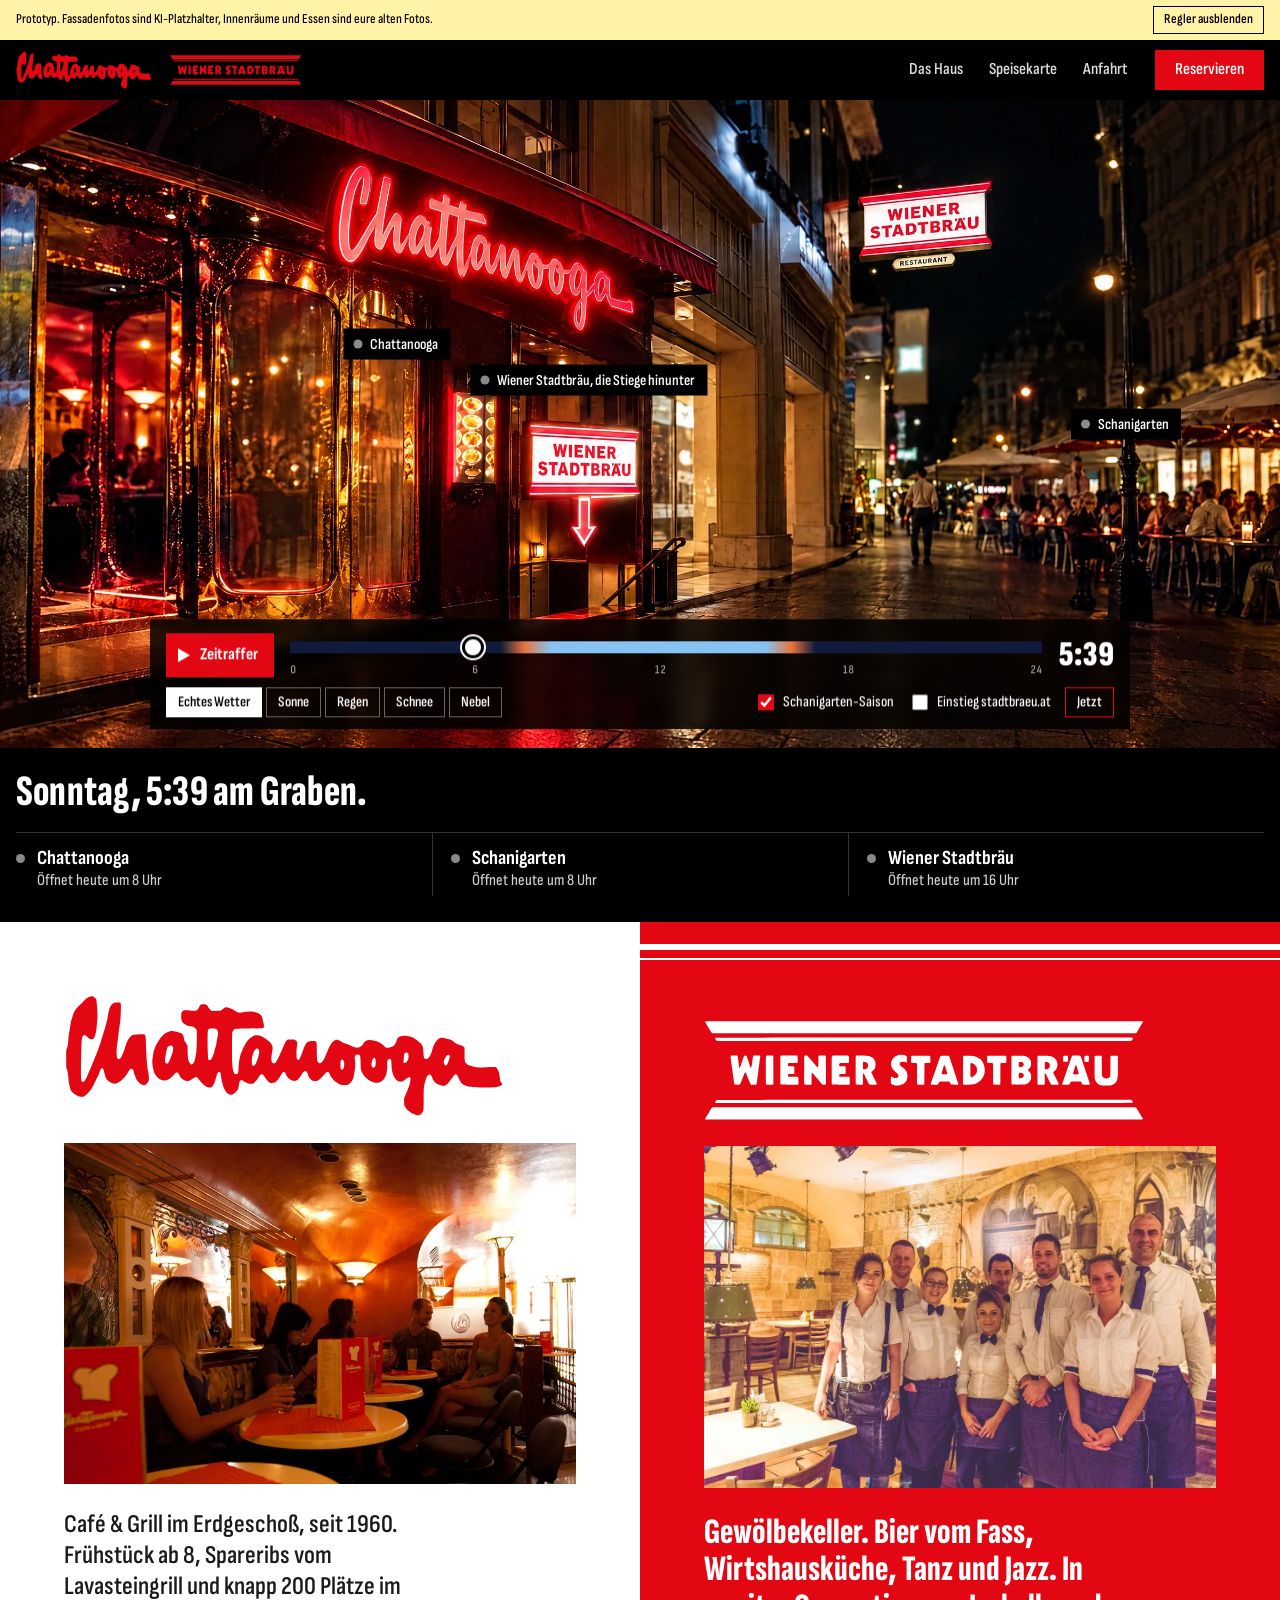
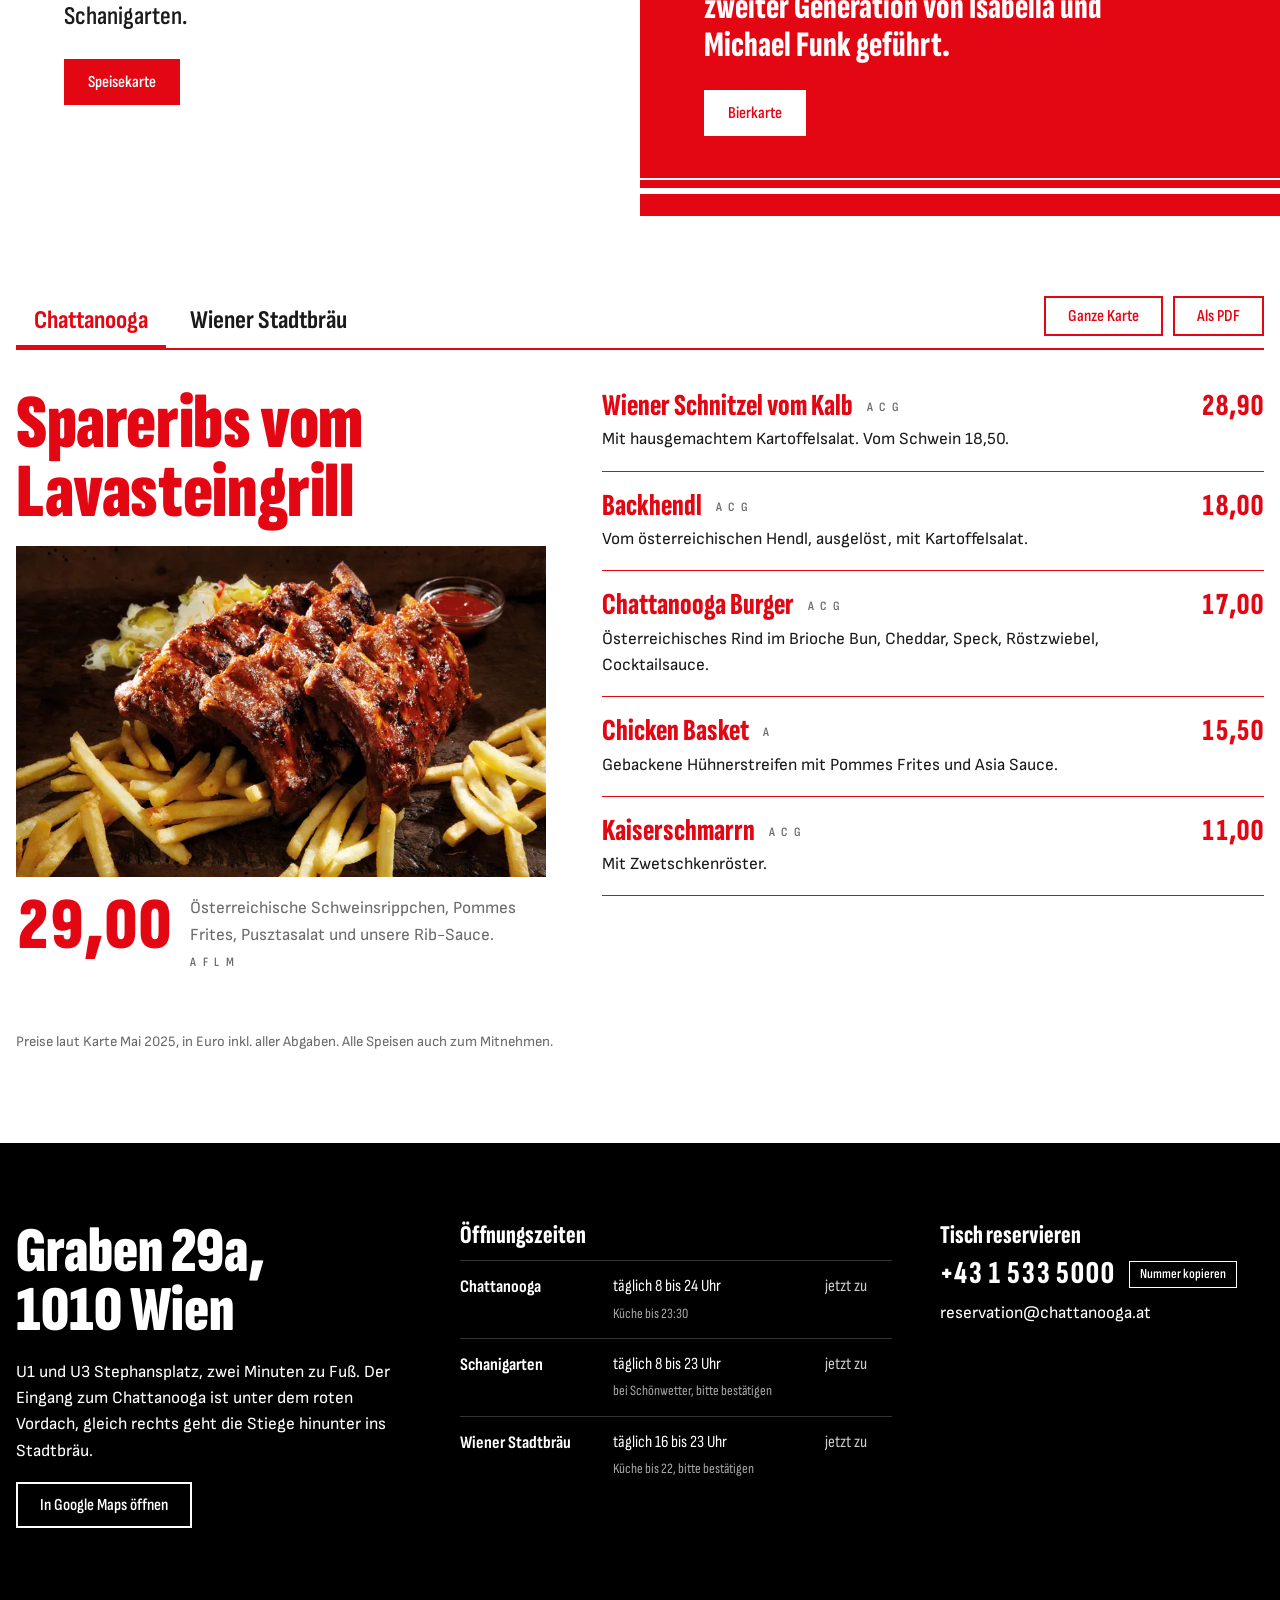
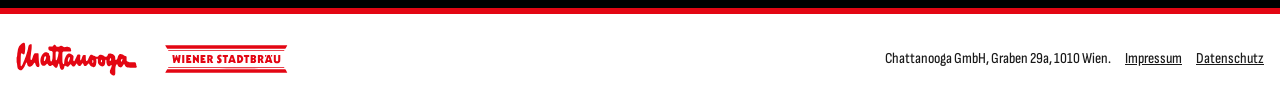
==== commit 42e7f8b2: "Vorführ-Regler: Uhrzeit mit Tagesverlauf, Zeitraffer, Wetter Regler liegt direkt auf dem Fassadenfot" ====
--- a/index.html
+++ b/index.html
@@ -21,7 +21,7 @@
 
 <div class="proto" role="note">
   <p>Prototyp. Fassadenfotos sind KI-Platzhalter, Innenräume und Essen sind eure alten Fotos.</p>
-  <button class="proto-open" id="proto-open" type="button" aria-expanded="false" aria-controls="lab">Vorschau-Regler</button>
+  <button class="proto-open" id="proto-open" type="button" aria-expanded="true" aria-controls="dock">Regler ausblenden</button>
 </div>
 
 <header class="head" id="head">
@@ -39,7 +39,8 @@
 
 <main id="top">
   <!-- HERO: das Haus, wie es gerade ist -->
-  <section class="hero" aria-label="Das Haus am Graben, live">
+  <section class="hero" aria-labelledby="h1">
+    <h1 id="h1" class="sr">Chattanooga und Wiener Stadtbräu, Graben 29a, Wien</h1>
     <div class="photo" id="photo" data-phase="tag" data-wx="clear">
       <div class="frame">
         <img class="ph ph-tag" src="assets/img/fassade_tag-2400.webp" srcset="assets/img/fassade_tag-1200.webp 1200w, assets/img/fassade_tag-2400.webp 2400w" sizes="(max-width: 800px) 200vw, 100vw" width="2400" height="1357" alt="Das Haus am Graben bei Tag: Eingang Chattanooga mit rotem Vordach, daneben die Stiege zum Wiener Stadtbräu, rechts der Schanigarten">
@@ -51,6 +52,33 @@
         <a class="pin pin-chatta pin-up" href="#etagen" data-place="chatta"><i class="lamp"></i><span>Chattanooga</span></a>
         <a class="pin pin-braeu" href="#etagen" data-place="braeu"><i class="lamp"></i><span>Wiener Stadtbräu, die Stiege hinunter</span></a>
         <a class="pin pin-garten" href="#besuch" data-place="garten"><i class="lamp"></i><span>Schanigarten</span></a>
+      </div>
+    </div>
+
+    <!-- Prototyp: Vorführ-Regler -->
+    <div class="dock" id="dock" role="group" aria-label="Vorführ-Regler für Uhrzeit und Wetter">
+      <div class="dock-row">
+        <button class="dock-play" id="dock-play" type="button" aria-pressed="false"><span class="dock-play-icon" aria-hidden="true"></span><span class="dock-play-label">Zeitraffer</span></button>
+        <div class="dock-time">
+          <label for="dock-range" class="sr">Uhrzeit</label>
+          <input type="range" id="dock-range" min="0" max="1439" step="5" value="660">
+          <div class="dock-scale" aria-hidden="true"><span>0</span><span>6</span><span>12</span><span>18</span><span>24</span></div>
+        </div>
+        <output class="dock-out" id="dock-out" for="dock-range">11:00</output>
+      </div>
+      <div class="dock-row dock-row-2">
+        <div class="dock-wx" role="group" aria-label="Wetter">
+          <button type="button" data-wx="live" aria-pressed="true">Echtes Wetter</button>
+          <button type="button" data-wx="clear" aria-pressed="false">Sonne</button>
+          <button type="button" data-wx="rain" aria-pressed="false">Regen</button>
+          <button type="button" data-wx="snow" aria-pressed="false">Schnee</button>
+          <button type="button" data-wx="fog" aria-pressed="false">Nebel</button>
+        </div>
+        <div class="dock-opts">
+          <label><input type="checkbox" id="dock-season" checked> Schanigarten-Saison</label>
+          <label><input type="checkbox" id="dock-entry"> Einstieg stadtbraeu.at</label>
+          <button type="button" class="dock-live" id="dock-live">Jetzt</button>
+        </div>
       </div>
     </div>
 
@@ -180,26 +208,6 @@
   <p>Chattanooga GmbH, Graben 29a, 1010 Wien. <a href="#top">Impressum</a> <a href="#top">Datenschutz</a></p>
 </footer>
 
-<!-- Prototyp: Vorschau-Regler -->
-<aside class="lab" id="lab" hidden aria-label="Vorschau-Regler">
-  <div class="lab-row">
-    <label for="lab-time">Uhrzeit <output id="lab-time-out">live</output></label>
-    <input type="range" id="lab-time" min="0" max="1439" step="15" value="660">
-    <button type="button" class="lab-live" id="lab-time-live" aria-pressed="true">Live</button>
-  </div>
-  <div class="lab-row" role="group" aria-label="Wetter">
-    <span>Wetter</span>
-    <button type="button" data-wx="live" aria-pressed="true">Live</button>
-    <button type="button" data-wx="clear" aria-pressed="false">Klar</button>
-    <button type="button" data-wx="rain" aria-pressed="false">Regen</button>
-    <button type="button" data-wx="snow" aria-pressed="false">Schnee</button>
-    <button type="button" data-wx="fog" aria-pressed="false">Nebel</button>
-  </div>
-  <div class="lab-row">
-    <label><input type="checkbox" id="lab-season" checked> Schanigarten-Saison</label>
-    <label><input type="checkbox" id="lab-entry"> Einstieg über stadtbraeu.at</label>
-  </div>
-</aside>
 <!--BODY-END-->
 <script src="assets/js/site.js" defer></script>
 </body>
--- a/assets/css/site.css
+++ b/assets/css/site.css
@@ -81,7 +81,6 @@
 
 /* ---------- Hero: Foto ---------- */
 .photo {
-  --ph: clamp(440px, 72vh, calc(100vw * 1357 / 2400));
   position: relative; overflow: hidden; background: #222;
   height: var(--ph);
 }
@@ -228,19 +227,42 @@
 .foot p { margin-left: auto; font: 500 .95rem/1.4 var(--f-ui); }
 .foot a { margin-left: 12px; }
 
-/* ---------- Vorschau-Regler (nur Prototyp) ---------- */
-.lab {
-  position: fixed; z-index: 50; left: calc(14px + env(safe-area-inset-left, 0px)); bottom: calc(14px + env(safe-area-inset-bottom, 0px));
-  width: min(440px, calc(100vw - 28px)); display: grid; gap: 10px; padding: 14px 16px;
-  background: #fff3a8; color: var(--schwarz); border: 2px solid var(--schwarz);
-  font: 500 .92rem/1.2 var(--f-ui);
-}
-.lab-row { display: flex; flex-wrap: wrap; align-items: center; gap: 6px 10px; }
-.lab-row label { display: inline-flex; align-items: center; gap: 6px; }
-.lab input[type="range"] { flex: 1 1 160px; accent-color: var(--rot); }
-.lab button { border: 1.5px solid var(--schwarz); background: transparent; padding: 4px 9px; cursor: pointer; font-weight: 600; }
-.lab button[aria-pressed="true"] { background: var(--schwarz); color: #fff3a8; }
-.lab output { font-variant-numeric: tabular-nums; font-weight: 700; min-width: 5ch; }
+/* ---------- Vorführ-Regler (nur Prototyp) ---------- */
+.hero { position: relative; --ph: clamp(440px, 72vh, calc(100vw * 1357 / 2400)); }
+.dock {
+  position: absolute; z-index: 5; top: var(--ph); left: 50%; translate: -50% calc(-100% - 18px);
+  width: min(980px, calc(100% - 32px)); display: grid; gap: 10px;
+  padding: 14px 16px 12px; background: rgba(0, 0, 0, .82); color: var(--weiss);
+  backdrop-filter: blur(6px); -webkit-backdrop-filter: blur(6px);
+  font: 600 .95rem/1 var(--f-ui);
+}
+.dock-row { display: flex; align-items: center; gap: 16px; }
+.dock-row-2 { flex-wrap: wrap; justify-content: space-between; gap: 10px 16px; }
+.dock-play {
+  flex: none; display: inline-flex; align-items: center; gap: 10px; min-height: 44px; padding: 0 16px 0 12px;
+  background: var(--rot); color: var(--weiss); border: 0; cursor: pointer; font: 700 1.05rem/1 var(--f-ui);
+}
+.dock-play:hover { background: var(--rot-dunkel); }
+.dock-play-icon { width: 0; height: 0; border-left: 12px solid currentColor; border-top: 7px solid transparent; border-bottom: 7px solid transparent; }
+.dock-play[aria-pressed="true"] .dock-play-icon { width: 12px; height: 14px; border: 0; border-left: 4px solid currentColor; border-right: 4px solid currentColor; }
+.dock-time { flex: 1; min-width: 0; display: grid; gap: 4px; }
+.dock-time input { width: 100%; margin: 0; height: 26px; background: transparent; -webkit-appearance: none; appearance: none; cursor: pointer; }
+.dock-time input::-webkit-slider-runnable-track { height: 12px; background: var(--track, #444); }
+.dock-time input::-moz-range-track { height: 12px; background: var(--track, #444); }
+.dock-time input::-webkit-slider-thumb { -webkit-appearance: none; width: 22px; height: 22px; margin-top: -5px; border-radius: 50%; background: var(--weiss); border: 3px solid var(--schwarz); box-shadow: 0 0 0 2px var(--weiss); }
+.dock-time input::-moz-range-thumb { width: 18px; height: 18px; border-radius: 50%; background: var(--weiss); border: 3px solid var(--schwarz); }
+.dock-scale { display: flex; justify-content: space-between; font: 500 .75rem/1 var(--f-ui); color: #aaa; font-variant-numeric: tabular-nums; }
+.dock-out { flex: none; min-width: 3.4ch; font: 900 2.2rem/1 var(--f-schild); font-variant-numeric: tabular-nums; text-align: right; }
+.dock-wx { display: flex; flex-wrap: wrap; gap: 4px; }
+.dock button[data-wx], .dock-live {
+  border: 1.5px solid #666; background: transparent; color: var(--weiss); padding: 7px 11px; cursor: pointer; font: 600 .92rem/1 var(--f-ui);
+}
+.dock button[data-wx]:hover, .dock-live:hover { border-color: var(--weiss); }
+.dock button[aria-pressed="true"] { background: var(--weiss); color: var(--schwarz); border-color: var(--weiss); }
+.dock-opts { display: flex; flex-wrap: wrap; align-items: center; gap: 8px 14px; font-weight: 500; }
+.dock-opts label { display: inline-flex; align-items: center; gap: 6px; cursor: pointer; }
+.dock-opts input { accent-color: var(--rot); width: 16px; height: 16px; }
+.dock-live { border-color: var(--rot); }
 
 /* ---------- Schmal ---------- */
 @media (max-width: 980px) {
@@ -255,7 +277,13 @@
   .head .logo-chatta { height: 26px; }
   .head .logo-braeu { height: 20px; }
   .head-cta { min-height: 36px; padding: 0 12px; font-size: .95rem; }
-  .photo { --ph: max(62svh, 380px); --fx: 34%; }
+  .hero { --ph: max(62svh, 380px); }
+  .photo { --fx: 34%; }
+  .dock { position: static; translate: none; width: auto; padding: 14px var(--gr) 14px var(--gl); background: #151515; }
+  .dock-row { gap: 12px; }
+  .dock-play-label { display: none; }
+  .dock-play { padding: 0 14px; }
+  .dock-out { font-size: 1.8rem; }
   .pin { font-size: .85rem; padding: 7px 10px 7px 8px; }
   .pin-braeu span { max-width: 13ch; white-space: normal; line-height: 1.1; }
   .states { grid-template-columns: 1fr; }
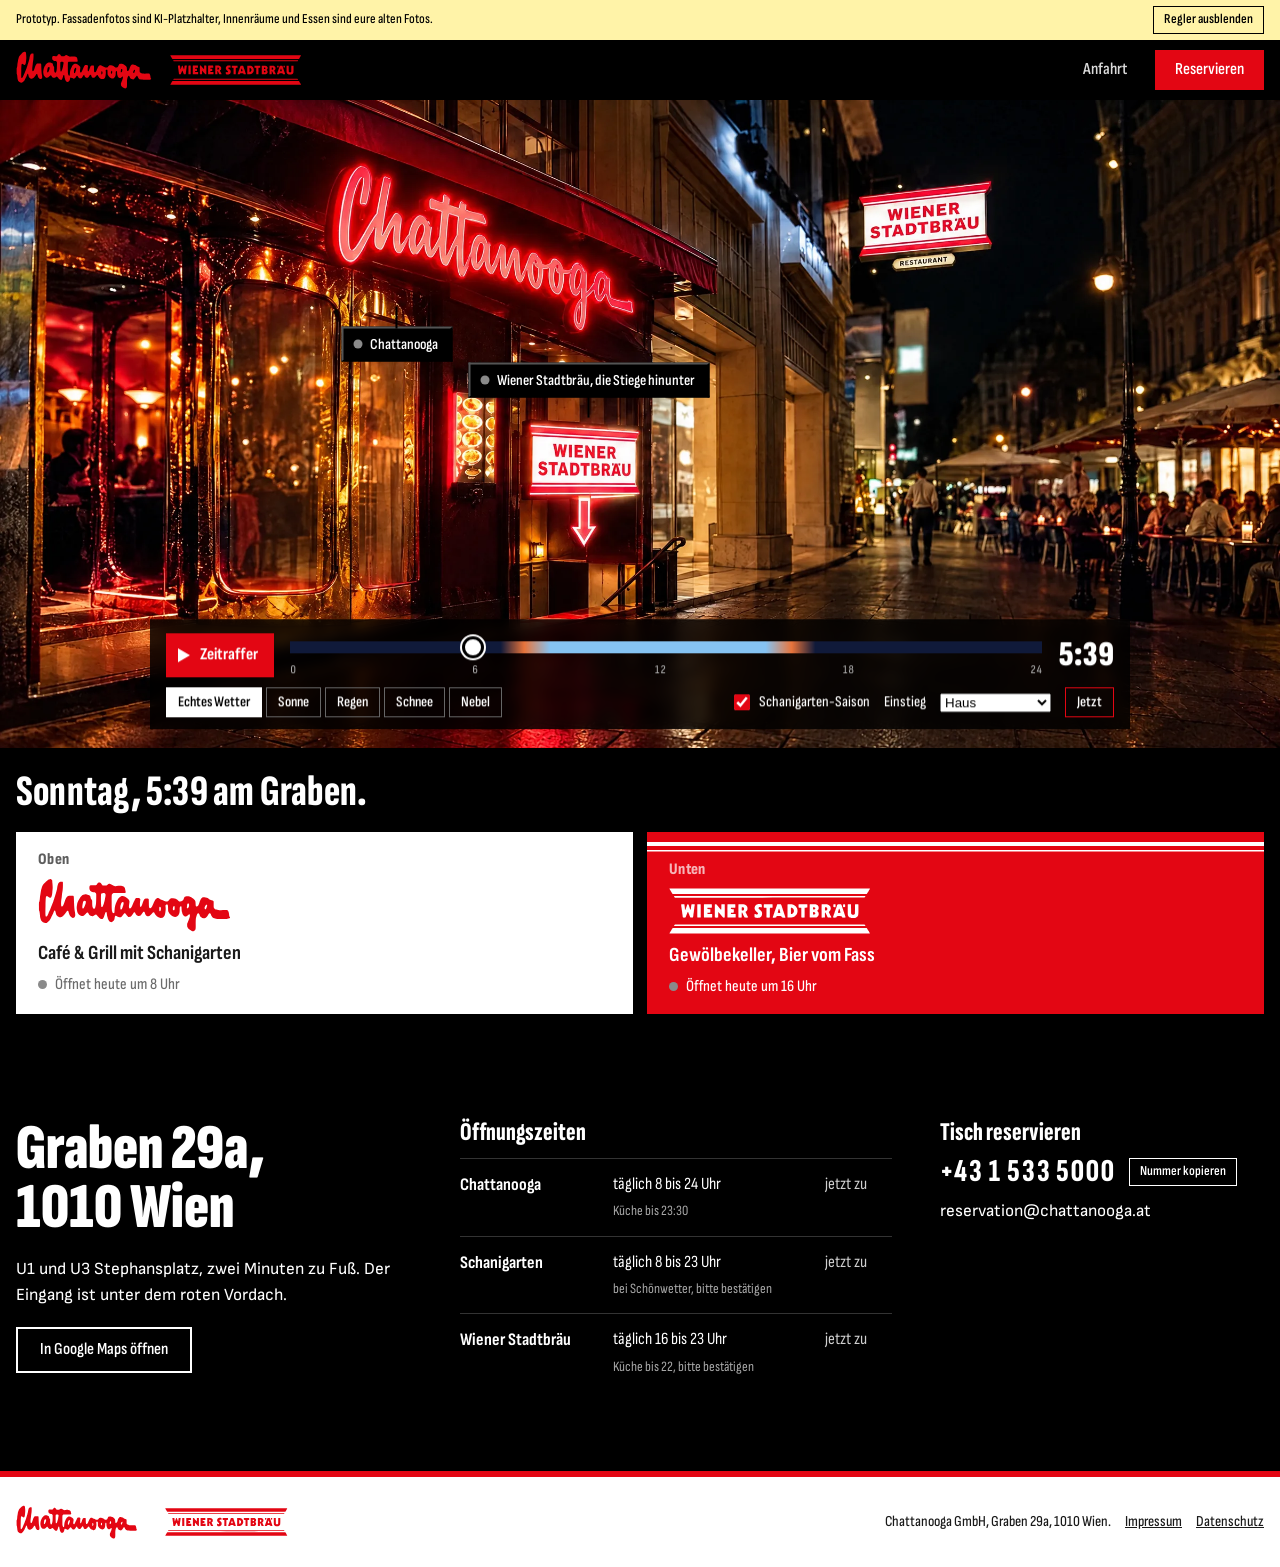
==== commit 908bcc81: "Ansichten: Haus als Eingang, danach nur noch ein Lokal Startansicht mit zwei Türen (Oben/Unten). Nac" ====
--- a/index.html
+++ b/index.html
@@ -25,33 +25,42 @@
 </div>
 
 <header class="head" id="head">
-  <a class="head-logos" href="#top" aria-label="Chattanooga und Wiener Stadtbräu, zum Seitenanfang">
-    <svg class="logo logo-chatta" viewBox="0 0 201.9 56.5"><use href="#logo-chatta"/></svg>
-    <svg class="logo logo-braeu" viewBox="0 0 429 98"><use href="#logo-braeu"/></svg>
+  <a class="head-logos" href="#haus" data-go="haus" aria-label="Zum Haus am Graben">
+    <svg class="logo logo-chatta" data-only="haus chatta" viewBox="0 0 201.9 56.5" role="img" aria-label="Chattanooga"><use href="#logo-chatta"/></svg>
+    <svg class="logo logo-braeu" data-only="haus braeu" viewBox="0 0 429 98" role="img" aria-label="Wiener Stadtbräu"><use href="#logo-braeu"/></svg>
   </a>
   <nav class="head-nav" aria-label="Hauptnavigation">
-    <a href="#etagen">Das Haus</a>
-    <a href="#karte">Speisekarte</a>
+    <a href="#c-karte" data-only="chatta">Speisekarte</a>
+    <a href="#c-garten" data-only="chatta">Schanigarten</a>
+    <a href="#b-karte" data-only="braeu">Bier &amp; Küche</a>
+    <a href="#b-woche" data-only="braeu">Termine</a>
     <a href="#besuch">Anfahrt</a>
   </nav>
   <a class="btn btn-red head-cta" href="#besuch">Reservieren</a>
 </header>
 
 <main id="top">
+  <h1 class="sr" id="h1">Chattanooga und Wiener Stadtbräu, Graben 29a, Wien</h1>
+
   <!-- HERO: das Haus, wie es gerade ist -->
   <section class="hero" aria-labelledby="h1">
-    <h1 id="h1" class="sr">Chattanooga und Wiener Stadtbräu, Graben 29a, Wien</h1>
     <div class="photo" id="photo" data-phase="tag" data-wx="clear">
       <div class="frame">
-        <img class="ph ph-tag" src="assets/img/fassade_tag-2400.webp" srcset="assets/img/fassade_tag-1200.webp 1200w, assets/img/fassade_tag-2400.webp 2400w" sizes="(max-width: 800px) 200vw, 100vw" width="2400" height="1357" alt="Das Haus am Graben bei Tag: Eingang Chattanooga mit rotem Vordach, daneben die Stiege zum Wiener Stadtbräu, rechts der Schanigarten">
-        <img class="ph ph-daemmerung" src="assets/img/fassade_daemmerung-2400.webp" srcset="assets/img/fassade_daemmerung-1200.webp 1200w, assets/img/fassade_daemmerung-2400.webp 2400w" sizes="(max-width: 800px) 200vw, 100vw" width="2400" height="1357" alt="" aria-hidden="true">
-        <img class="ph ph-nacht" src="assets/img/fassade_nacht-2400.webp" srcset="assets/img/fassade_nacht-1200.webp 1200w, assets/img/fassade_nacht-2400.webp 2400w" sizes="(max-width: 800px) 200vw, 100vw" width="2400" height="1357" alt="" aria-hidden="true">
+        <img class="ph on" data-phase="tag" data-wx="clear" src="assets/img/fassade_tag-2400.webp" srcset="assets/img/fassade_tag-1200.webp 1200w, assets/img/fassade_tag-2400.webp 2400w" alt="Das Haus am Graben: Eingang Chattanooga mit rotem Vordach, daneben die Stiege zum Wiener Stadtbräu, rechts der Schanigarten" sizes="(max-width: 800px) 200vw, 100vw" width="2400" height="1357">
+        <img class="ph" data-phase="tag" data-wx="rain" data-src="assets/img/fassade_tag_rain-2400.webp" data-srcset="assets/img/fassade_tag_rain-1200.webp 1200w, assets/img/fassade_tag_rain-2400.webp 2400w" alt="" aria-hidden="true" sizes="(max-width: 800px) 200vw, 100vw" width="2400" height="1357">
+        <img class="ph" data-phase="tag" data-wx="snow" data-src="assets/img/fassade_tag_snow-2400.webp" data-srcset="assets/img/fassade_tag_snow-1200.webp 1200w, assets/img/fassade_tag_snow-2400.webp 2400w" alt="" aria-hidden="true" sizes="(max-width: 800px) 200vw, 100vw" width="2400" height="1357">
+        <img class="ph" data-phase="daemmerung" data-wx="clear" data-src="assets/img/fassade_daemmerung-2400.webp" data-srcset="assets/img/fassade_daemmerung-1200.webp 1200w, assets/img/fassade_daemmerung-2400.webp 2400w" alt="" aria-hidden="true" sizes="(max-width: 800px) 200vw, 100vw" width="2400" height="1357">
+        <img class="ph" data-phase="daemmerung" data-wx="rain" data-src="assets/img/fassade_daemmerung_rain-2400.webp" data-srcset="assets/img/fassade_daemmerung_rain-1200.webp 1200w, assets/img/fassade_daemmerung_rain-2400.webp 2400w" alt="" aria-hidden="true" sizes="(max-width: 800px) 200vw, 100vw" width="2400" height="1357">
+        <img class="ph" data-phase="daemmerung" data-wx="snow" data-src="assets/img/fassade_daemmerung_snow-2400.webp" data-srcset="assets/img/fassade_daemmerung_snow-1200.webp 1200w, assets/img/fassade_daemmerung_snow-2400.webp 2400w" alt="" aria-hidden="true" sizes="(max-width: 800px) 200vw, 100vw" width="2400" height="1357">
+        <img class="ph" data-phase="nacht" data-wx="clear" data-src="assets/img/fassade_nacht-2400.webp" data-srcset="assets/img/fassade_nacht-1200.webp 1200w, assets/img/fassade_nacht-2400.webp 2400w" alt="" aria-hidden="true" sizes="(max-width: 800px) 200vw, 100vw" width="2400" height="1357">
+        <img class="ph" data-phase="nacht" data-wx="rain" data-src="assets/img/fassade_nacht_rain-2400.webp" data-srcset="assets/img/fassade_nacht_rain-1200.webp 1200w, assets/img/fassade_nacht_rain-2400.webp 2400w" alt="" aria-hidden="true" sizes="(max-width: 800px) 200vw, 100vw" width="2400" height="1357">
+        <img class="ph" data-phase="nacht" data-wx="snow" data-src="assets/img/fassade_nacht_snow-2400.webp" data-srcset="assets/img/fassade_nacht_snow-1200.webp 1200w, assets/img/fassade_nacht_snow-2400.webp 2400w" alt="" aria-hidden="true" sizes="(max-width: 800px) 200vw, 100vw" width="2400" height="1357">
         <canvas class="wx-canvas" id="wx" aria-hidden="true"></canvas>
         <div class="fog" aria-hidden="true"></div>
 
-        <a class="pin pin-chatta pin-up" href="#etagen" data-place="chatta"><i class="lamp"></i><span>Chattanooga</span></a>
-        <a class="pin pin-braeu" href="#etagen" data-place="braeu"><i class="lamp"></i><span>Wiener Stadtbräu, die Stiege hinunter</span></a>
-        <a class="pin pin-garten" href="#besuch" data-place="garten"><i class="lamp"></i><span>Schanigarten</span></a>
+        <button class="pin pin-chatta pin-up" type="button" data-go="chatta" data-place="chatta" data-only="haus"><i class="lamp"></i><span>Chattanooga</span></button>
+        <button class="pin pin-braeu" type="button" data-go="braeu" data-place="braeu" data-only="haus braeu"><i class="lamp"></i><span data-only="haus">Wiener Stadtbräu, die Stiege hinunter</span><span data-only="braeu">Hier geht es hinunter</span></button>
+        <a class="pin pin-garten" href="#c-garten" data-place="garten" data-only="chatta"><i class="lamp"></i><span>Schanigarten</span></a>
       </div>
     </div>
 
@@ -76,7 +85,12 @@
         </div>
         <div class="dock-opts">
           <label><input type="checkbox" id="dock-season" checked> Schanigarten-Saison</label>
-          <label><input type="checkbox" id="dock-entry"> Einstieg stadtbraeu.at</label>
+          <label for="dock-entry">Einstieg</label>
+          <select id="dock-entry">
+            <option value="haus">Haus</option>
+            <option value="chatta">chattanooga.at</option>
+            <option value="braeu">stadtbraeu.at</option>
+          </select>
           <button type="button" class="dock-live" id="dock-live">Jetzt</button>
         </div>
       </div>
@@ -84,54 +98,58 @@
 
     <div class="board" id="board">
       <p class="now" id="now" aria-live="polite">Graben 29a, Wien.</p>
-      <ul class="states">
-        <li class="state" data-place="chatta">
-          <a href="#etagen"><i class="lamp"></i><b>Chattanooga</b><span class="st">täglich 8 bis 24 Uhr</span></a>
-        </li>
-        <li class="state" data-place="garten">
-          <a href="#besuch"><i class="lamp"></i><b>Schanigarten</b><span class="st">bei Schönwetter</span></a>
-        </li>
-        <li class="state" data-place="braeu">
-          <a href="#etagen"><i class="lamp"></i><b>Wiener Stadtbräu</b><span class="st">täglich ab 16 Uhr</span></a>
-        </li>
+
+      <!-- Hausansicht: zwei Türen -->
+      <div class="doors" data-only="haus">
+        <button class="door door-chatta" type="button" data-go="chatta" data-place="chatta">
+          <span class="door-floor">Oben</span>
+          <svg class="logo" viewBox="0 0 201.9 56.5" role="img" aria-label="Chattanooga"><use href="#logo-chatta"/></svg>
+          <span class="door-what">Café &amp; Grill mit Schanigarten</span>
+          <span class="door-st"><i class="lamp"></i><span class="st">täglich 8 bis 24 Uhr</span></span>
+        </button>
+        <button class="door door-braeu" type="button" data-go="braeu" data-place="braeu">
+          <span class="door-floor">Unten</span>
+          <svg class="logo" viewBox="0 0 429 98" role="img" aria-label="Wiener Stadtbräu"><use href="#logo-braeu"/></svg>
+          <span class="door-what">Gewölbekeller, Bier vom Fass</span>
+          <span class="door-st"><i class="lamp"></i><span class="st">täglich ab 16 Uhr</span></span>
+        </button>
+      </div>
+
+      <!-- Lokalansicht: eigener Status, das andere Lokal nur als Zeile -->
+      <ul class="states" data-only="chatta braeu">
+        <li class="state" data-place="chatta" data-only="chatta"><a href="#c-karte"><i class="lamp"></i><b>Chattanooga</b><span class="st">täglich 8 bis 24 Uhr</span></a></li>
+        <li class="state" data-place="garten" data-only="chatta"><a href="#c-garten"><i class="lamp"></i><b>Schanigarten</b><span class="st">bei Schönwetter</span></a></li>
+        <li class="state" data-place="braeu" data-only="braeu"><a href="#b-karte"><i class="lamp"></i><b>Wiener Stadtbräu</b><span class="st">täglich ab 16 Uhr</span></a></li>
       </ul>
-    </div>
-  </section>
-
-  <!-- DAS HAUS: zwei Etagen -->
-  <section class="split" id="etagen" aria-label="Zwei Lokale in einem Haus">
-    <article class="half half-chatta" id="chattanooga">
-      <h2 class="sr">Chattanooga</h2>
+      <p class="neighbor" data-only="chatta"><button type="button" data-go="braeu" data-place="braeu">Unten im Haus: Wiener Stadtbräu, <span class="st">ab 16 Uhr</span></button></p>
+      <p class="neighbor" data-only="braeu"><button type="button" data-go="chatta" data-place="chatta">Oben im Haus: Chattanooga, <span class="st">8 bis 24 Uhr</span></button></p>
+    </div>
+  </section>
+
+  <!-- ================= CHATTANOOGA ================= -->
+  <section class="intro intro-chatta" data-only="chatta" aria-label="Über das Chattanooga">
+    <div class="intro-text">
       <svg class="logo logo-big" viewBox="0 0 201.9 56.5" aria-hidden="true"><use href="#logo-chatta"/></svg>
-      <img src="assets/img/innen-chattanooga.webp" width="800" height="533" alt="Gäste im Chattanooga, rote Wände und runde Tische" loading="lazy">
-      <p class="half-text">Café &amp; Grill im Erdgeschoß, seit 1960. Frühstück ab 8, Spareribs vom Lavasteingrill und knapp 200 Plätze im Schanigarten.</p>
-      <a class="btn btn-red" href="#karte" data-tab="chatta">Speisekarte</a>
-    </article>
-    <article class="half half-braeu" id="stadtbraeu">
-      <span id="unten" class="anchor"></span>
-      <h2 class="sr">Wiener Stadtbräu</h2>
-      <svg class="logo logo-big logo-banner" viewBox="0 0 429 98" aria-hidden="true"><use href="#logo-braeu"/></svg>
-      <img src="assets/img/keller-gewoelbe.webp" width="1400" height="788" alt="Der Gewölbekeller des Wiener Stadtbräu mit Laternen und Wandmalereien" loading="lazy">
-      <p class="half-text">Gewölbekeller. Bier vom Fass, Wirtshausküche, Tanz und Jazz. In zweiter Generation von Isabella und Michael Funk geführt.</p>
-      <a class="btn btn-white" href="#karte" data-tab="braeu">Bierkarte</a>
-    </article>
-  </section>
-
-  <!-- SPEISEKARTE -->
-  <section class="menu" id="karte" aria-labelledby="karte-title">
+      <p class="intro-lede">Café &amp; Grill im Erdgeschoß, seit 1960 am Graben. Wiener und internationale Küche, durchgehend ab 8 Uhr früh.</p>
+      <dl class="facts">
+        <div><dt>seit</dt><dd>1960</dd></div>
+        <div><dt>Plätze drinnen</dt><dd>70</dd></div>
+        <div><dt>im Schanigarten</dt><dd>200</dd></div>
+        <div><dt>Tage im Jahr offen</dt><dd>365</dd></div>
+      </dl>
+    </div>
+    <img src="assets/img/innen-chattanooga.webp" width="800" height="533" alt="Gäste im Chattanooga, rote Wände und runde Tische" loading="lazy">
+  </section>
+
+  <section class="menu" id="c-karte" data-only="chatta" aria-labelledby="c-karte-title">
     <div class="menu-top">
-      <h2 id="karte-title" class="sr">Speisekarte</h2>
-      <div class="tabs" role="tablist" aria-label="Lokal wählen">
-        <button role="tab" id="tab-chatta" aria-controls="panel-chatta" aria-selected="true">Chattanooga</button>
-        <button role="tab" id="tab-braeu" aria-controls="panel-braeu" aria-selected="false" tabindex="-1">Wiener Stadtbräu</button>
-      </div>
+      <h2 id="c-karte-title">Speisekarte</h2>
       <div class="menu-btns">
-        <a class="btn btn-line" href="#karte" aria-disabled="true">Ganze Karte</a>
-        <a class="btn btn-line" href="#karte" aria-disabled="true">Als PDF</a>
-      </div>
-    </div>
-
-    <div class="panel" role="tabpanel" id="panel-chatta" aria-labelledby="tab-chatta">
+        <a class="btn btn-line" href="#c-karte" aria-disabled="true">Ganze Karte</a>
+        <a class="btn btn-line" href="#c-karte" aria-disabled="true">Als PDF</a>
+      </div>
+    </div>
+    <div class="panel">
       <figure class="star">
         <h3>Spareribs vom Lavasteingrill</h3>
         <img src="assets/img/spareribs.webp" width="800" height="500" alt="Spareribs mit Pommes und Pusztasalat" loading="lazy">
@@ -146,51 +164,79 @@
       </ul>
       <p class="fine">Preise laut Karte Mai 2025, in Euro inkl. aller Abgaben. Alle Speisen auch zum Mitnehmen.</p>
     </div>
-
-    <div class="panel" role="tabpanel" id="panel-braeu" aria-labelledby="tab-braeu" hidden>
+  </section>
+
+  <section class="garden" id="c-garten" data-only="chatta" aria-labelledby="c-garten-title">
+    <img src="assets/img/schanigarten.webp" width="800" height="533" alt="Der Schanigarten des Chattanooga am Graben mit weißen Schirmen" loading="lazy">
+    <div class="garden-text" data-place="garten">
+      <h2 id="c-garten-title">Schanigarten am Graben</h2>
+      <p>Knapp 200 Plätze mitten in der Fußgängerzone, mit Blick auf die Pestsäule.</p>
+      <p class="garden-st"><i class="lamp"></i><span class="st">bei Schönwetter</span></p>
+    </div>
+  </section>
+
+  <!-- ================= WIENER STADTBRÄU ================= -->
+  <section class="intro intro-braeu" data-only="braeu" aria-label="Über das Wiener Stadtbräu">
+    <div class="intro-text">
+      <svg class="logo logo-big" viewBox="0 0 429 98" aria-hidden="true"><use href="#logo-braeu"/></svg>
+      <p class="intro-lede">Gewölbekeller unter dem Graben. Bier vom Fass, Wirtshausküche, Tanz und Jazz. In zweiter Generation von Isabella und Michael Funk geführt.</p>
+    </div>
+    <img src="assets/img/keller-gewoelbe.webp" width="1400" height="788" alt="Der Gewölbekeller des Wiener Stadtbräu mit Laternen und Wandmalereien" loading="lazy">
+  </section>
+
+  <section class="menu" id="b-karte" data-only="braeu" aria-labelledby="b-karte-title">
+    <div class="menu-top">
+      <h2 id="b-karte-title">Bier &amp; Küche</h2>
+      <div class="menu-btns">
+        <a class="btn btn-line" href="#b-karte" aria-disabled="true">Ganze Karte</a>
+        <a class="btn btn-line" href="#b-karte" aria-disabled="true">Als PDF</a>
+      </div>
+    </div>
+    <div class="panel">
       <figure class="star">
         <h3>Bier vom Fass</h3>
         <img src="assets/img/keller-kueche.webp" width="1200" height="675" alt="Teller aus der Küche des Wiener Stadtbräu" loading="lazy">
         <figcaption><span class="big-price">5</span><span>Biere offen, laut Falter. Welche genau, steht auf der neuen Bierkarte.</span></figcaption>
       </figure>
-      <div class="dishes-wrap">
-        <ul class="dishes">
-          <li><h4>Zwiebelrostbraten <small>A L M O</small></h4><p>Bratkartoffeln, Röstzwiebel, Gurkerl, Zwiebelsauce, Senf.</p><span class="price">20,80</span></li>
-          <li><h4>Knusprige Schweinsstelze <small>A O</small></h4><p>Krautspecksalat, Jungzwiebel, Kren, Hausbrot. 25 Minuten Zubereitung.</p><span class="price">21,50</span></li>
-          <li><h4>Wiener Wirtshausgulasch <small>A C G</small></h4><p>Butternockerl, Essiggurke, Sauerrahm.</p><span class="price">12,50</span></li>
-          <li><h4>Käsekrainer vom Grill <small>A G L M</small></h4><p>Pusztasalat, Pommes Frites, Senf.</p><span class="price">13,20</span></li>
-        </ul>
-        <div class="week" id="termine">
-          <h4>Diese Woche im Keller</h4>
-          <ol class="days">
-            <li data-wd="Mo" class="ev"><b>Mo</b>Tanz 17–22</li>
-            <li data-wd="Di" class="ev"><b>Di</b>Jazz ab 19</li>
-            <li data-wd="Mi"><b>Mi</b>ab 16</li>
-            <li data-wd="Do"><b>Do</b>ab 16</li>
-            <li data-wd="Fr"><b>Fr</b>ab 16</li>
-            <li data-wd="Sa"><b>Sa</b>ab 16</li>
-            <li data-wd="So" class="ev"><b>So</b>Tanz 17–22</li>
-          </ol>
-        </div>
-      </div>
-      <p class="fine">Platzhalter: Gerichte und Preise aus der Karte 2018, Termine laut Falter. Kommt alles neu vom Kunden.</p>
-    </div>
-  </section>
-
-  <!-- ANFAHRT -->
+      <ul class="dishes">
+        <li><h4>Zwiebelrostbraten <small>A L M O</small></h4><p>Bratkartoffeln, Röstzwiebel, Gurkerl, Zwiebelsauce, Senf.</p><span class="price">20,80</span></li>
+        <li><h4>Knusprige Schweinsstelze <small>A O</small></h4><p>Krautspecksalat, Jungzwiebel, Kren, Hausbrot. 25 Minuten Zubereitung.</p><span class="price">21,50</span></li>
+        <li><h4>Wiener Wirtshausgulasch <small>A C G</small></h4><p>Butternockerl, Essiggurke, Sauerrahm.</p><span class="price">12,50</span></li>
+        <li><h4>Käsekrainer vom Grill <small>A G L M</small></h4><p>Pusztasalat, Pommes Frites, Senf.</p><span class="price">13,20</span></li>
+      </ul>
+      <p class="fine">Platzhalter: Gerichte und Preise aus der Karte 2018. Kommt neu vom Kunden.</p>
+    </div>
+  </section>
+
+  <section class="week" id="b-woche" data-only="braeu" aria-labelledby="b-woche-title">
+    <h2 id="b-woche-title">Diese Woche im Keller</h2>
+    <ol class="days">
+      <li data-wd="Mo" class="ev"><b>Mo</b>Tanzabend<small>17–22 Uhr</small></li>
+      <li data-wd="Di" class="ev"><b>Di</b>Jazz<small>ab 19 Uhr</small></li>
+      <li data-wd="Mi"><b>Mi</b>Bier &amp; Küche<small>ab 16 Uhr</small></li>
+      <li data-wd="Do"><b>Do</b>Bier &amp; Küche<small>ab 16 Uhr</small></li>
+      <li data-wd="Fr"><b>Fr</b>Bier &amp; Küche<small>ab 16 Uhr</small></li>
+      <li data-wd="Sa"><b>Sa</b>Bier &amp; Küche<small>ab 16 Uhr</small></li>
+      <li data-wd="So" class="ev"><b>So</b>Tanzabend<small>17–22 Uhr</small></li>
+    </ol>
+    <p class="fine">Termine laut Falter, bitte beim Kunden bestätigen.</p>
+  </section>
+
+  <!-- ================= ANFAHRT (alle) ================= -->
   <section class="visit" id="besuch" aria-labelledby="besuch-title">
     <div class="visit-grid">
       <div class="visit-where">
         <h2 id="besuch-title">Graben 29a, 1010 Wien</h2>
-        <p>U1 und U3 Stephansplatz, zwei Minuten zu Fuß. Der Eingang zum Chattanooga ist unter dem roten Vordach, gleich rechts geht die Stiege hinunter ins Stadtbräu.</p>
+        <p data-only="haus chatta">U1 und U3 Stephansplatz, zwei Minuten zu Fuß. Der Eingang ist unter dem roten Vordach.</p>
+        <p data-only="braeu">U1 und U3 Stephansplatz, zwei Minuten zu Fuß. Gleich rechts neben dem Chattanooga geht die Stiege hinunter in den Keller.</p>
         <a class="btn btn-line" href="https://www.google.com/maps/search/?api=1&amp;query=Graben%2029a%2C%201010%20Wien" target="_blank" rel="noopener">In Google Maps öffnen</a>
       </div>
       <table class="hours">
         <caption>Öffnungszeiten</caption>
         <tbody>
-          <tr data-place="chatta"><th scope="row">Chattanooga</th><td>täglich 8 bis 24 Uhr<br><small>Küche bis 23:30</small></td><td class="live"></td></tr>
-          <tr data-place="garten"><th scope="row">Schanigarten</th><td>täglich 8 bis 23 Uhr<br><small>bei Schönwetter, bitte bestätigen</small></td><td class="live"></td></tr>
-          <tr data-place="braeu"><th scope="row">Wiener Stadtbräu</th><td>täglich 16 bis 23 Uhr<br><small>Küche bis 22, bitte bestätigen</small></td><td class="live"></td></tr>
+          <tr data-place="chatta" data-only="haus chatta"><th scope="row">Chattanooga</th><td>täglich 8 bis 24 Uhr<br><small>Küche bis 23:30</small></td><td class="live"></td></tr>
+          <tr data-place="garten" data-only="haus chatta"><th scope="row">Schanigarten</th><td>täglich 8 bis 23 Uhr<br><small>bei Schönwetter, bitte bestätigen</small></td><td class="live"></td></tr>
+          <tr data-place="braeu" data-only="haus braeu"><th scope="row">Wiener Stadtbräu</th><td>täglich 16 bis 23 Uhr<br><small>Küche bis 22, bitte bestätigen</small></td><td class="live"></td></tr>
         </tbody>
       </table>
       <div class="visit-call">
@@ -203,11 +249,12 @@
 </main>
 
 <footer class="foot">
-  <svg class="logo" viewBox="0 0 201.9 56.5" aria-hidden="true"><use href="#logo-chatta"/></svg>
-  <svg class="logo logo-banner" viewBox="0 0 429 98" aria-hidden="true"><use href="#logo-braeu"/></svg>
-  <p>Chattanooga GmbH, Graben 29a, 1010 Wien. <a href="#top">Impressum</a> <a href="#top">Datenschutz</a></p>
+  <svg class="logo" data-only="haus chatta" viewBox="0 0 201.9 56.5" aria-hidden="true"><use href="#logo-chatta"/></svg>
+  <svg class="logo logo-banner" data-only="haus braeu" viewBox="0 0 429 98" aria-hidden="true"><use href="#logo-braeu"/></svg>
+  <p class="foot-neighbor" data-only="chatta"><button type="button" data-go="braeu">Unten im Haus: Wiener Stadtbräu</button></p>
+  <p class="foot-neighbor" data-only="braeu"><button type="button" data-go="chatta">Oben im Haus: Chattanooga</button></p>
+  <p class="foot-legal">Chattanooga GmbH, Graben 29a, 1010 Wien. <a href="#top">Impressum</a> <a href="#top">Datenschutz</a></p>
 </footer>
-
 <!--BODY-END-->
 <script src="assets/js/site.js" defer></script>
 </body>
--- a/assets/css/site.css
+++ b/assets/css/site.css
@@ -73,7 +73,6 @@
 .head-logos { display: flex; align-items: center; gap: 18px; text-decoration: none; }
 .head .logo-chatta { height: 38px; width: auto; aspect-ratio: 201.9 / 56.5; }
 .head .logo-braeu { height: 30px; width: auto; aspect-ratio: 429 / 98; }
-body[data-entry="braeu"] .head-logos { flex-direction: row-reverse; }
 .head-nav { display: flex; gap: 26px; margin-left: auto; font: 600 1.05rem/1 var(--f-ui); }
 .head-nav a { text-decoration: none; color: #d9d9d9; }
 .head-nav a:hover { color: var(--weiss); }
@@ -91,11 +90,8 @@
   translate: calc(var(--fx, 50%) * -1) -50%;
 }
 .ph { position: absolute; inset: 0; width: 100%; height: 100%; object-fit: cover; opacity: 0; transition: opacity 1.4s ease, filter 1s ease; }
-.photo[data-phase="tag"] .ph-tag,
-.photo[data-phase="daemmerung"] .ph-daemmerung,
-.photo[data-phase="nacht"] .ph-nacht { opacity: 1; }
-.photo[data-wx="rain"] .ph, .photo[data-wx="storm"] .ph { filter: brightness(.82) saturate(.8) contrast(1.05); }
-.photo[data-wx="snow"] .ph { filter: brightness(1.04) saturate(.7); }
+.ph.on { opacity: 1; }
+.photo[data-wx="storm"] .ph { filter: brightness(.85) contrast(1.05); }
 .photo[data-wx="cloud"] .ph { filter: saturate(.85) brightness(.95); }
 .wx-canvas { position: absolute; inset: 0; width: 100%; height: 100%; pointer-events: none; }
 .fog { position: absolute; inset: 0; pointer-events: none; opacity: 0; transition: opacity 1s; background: rgba(225, 228, 230, .42); }
@@ -134,42 +130,10 @@
 .state .st { grid-column: 2; color: #cfcfcf; font: 500 1rem/1.3 var(--f-ui); }
 .state a:hover b { color: var(--rot); }
 .state[data-state="offen"] .st { color: var(--weiss); }
-body[data-entry="braeu"] .state[data-place="braeu"] { order: -1; }
-body[data-entry="braeu"] .state[data-place="braeu"] + .state a,
-body[data-entry="braeu"] .state[data-place="chatta"] a { padding-left: 18px; border-left: 1px solid #333; }
-body[data-entry="braeu"] .state[data-place="braeu"] a { padding-left: 0; border-left: 0; }
-
-/* ---------- Zwei Etagen ---------- */
-.split { display: grid; grid-template-columns: 1fr 1fr; }
-.split > * { min-width: 0; }
-.half { display: grid; gap: 26px; align-content: start; justify-items: start; padding: 72px clamp(20px, 5vw, 80px) 80px; }
-.half-chatta { padding-left: max(var(--gl), clamp(20px, 5vw, 80px)); }
-.half-braeu { padding-right: max(var(--gr), clamp(20px, 5vw, 80px)); }
-.half img { width: 100%; aspect-ratio: 3 / 2; object-fit: cover; }
-.half-text { font: 600 clamp(1.3rem, 2vw, 1.65rem)/1.2 var(--f-ui); max-width: 30ch; }
-.logo-big { width: min(100%, 440px); height: auto; }
-.half-chatta .logo-big { aspect-ratio: 201.9 / 56.5; }
-.half-braeu .logo-big { aspect-ratio: 429 / 98; color: var(--weiss); }
-.half-braeu {
-  background:
-    linear-gradient(var(--weiss), var(--weiss)) 0 22px / 100% 6px no-repeat,
-    linear-gradient(var(--weiss), var(--weiss)) 0 36px / 100% 2px no-repeat,
-    linear-gradient(var(--weiss), var(--weiss)) 0 calc(100% - 36px) / 100% 2px no-repeat,
-    linear-gradient(var(--weiss), var(--weiss)) 0 calc(100% - 22px) / 100% 6px no-repeat,
-    var(--rot);
-  color: var(--weiss);
-}
-.half-braeu .half-text { font-family: var(--f-schild); font-weight: 800; font-size: clamp(1.7rem, 2.8vw, 2.4rem); line-height: 1.05; }
 
 /* ---------- Speisekarte ---------- */
 .menu { padding: 80px var(--gr) 90px var(--gl); max-width: 1360px; margin: 0 auto; }
 .menu-top { display: flex; flex-wrap: wrap; align-items: end; justify-content: space-between; gap: 16px; border-bottom: 2px solid var(--rot); margin-bottom: 40px; }
-.tabs { display: flex; gap: 6px; }
-.tabs button {
-  border: 0; background: transparent; cursor: pointer; padding: 10px 18px 12px; margin-bottom: -2px;
-  font: 700 clamp(1.3rem, 2vw, 1.6rem)/1 var(--f-ui); color: var(--text); border-bottom: 5px solid transparent;
-}
-.tabs button[aria-selected="true"] { color: var(--rot); border-bottom-color: var(--rot); }
 .menu-btns { display: flex; gap: 10px; padding-bottom: 12px; }
 .menu-btns .btn { min-height: 40px; }
 .panel { display: grid; grid-template-columns: 1fr 1.25fr; gap: 56px; align-items: start; }
@@ -224,7 +188,6 @@
 }
 .foot .logo { height: 34px; width: auto; aspect-ratio: 201.9 / 56.5; }
 .foot .logo-banner { height: 28px; aspect-ratio: 429 / 98; }
-.foot p { margin-left: auto; font: 500 .95rem/1.4 var(--f-ui); }
 .foot a { margin-left: 12px; }
 
 /* ---------- Vorführ-Regler (nur Prototyp) ---------- */
@@ -263,6 +226,104 @@
 .dock-opts label { display: inline-flex; align-items: center; gap: 6px; cursor: pointer; }
 .dock-opts input { accent-color: var(--rot); width: 16px; height: 16px; }
 .dock-live { border-color: var(--rot); }
+
+
+/* ---------- Ansichten: Haus, Chattanooga, Stadtbräu ---------- */
+body[data-view="haus"] [data-only]:not([data-only~="haus"]),
+body[data-view="chatta"] [data-only]:not([data-only~="chatta"]),
+body[data-view="braeu"] [data-only]:not([data-only~="braeu"]) { display: none !important; }
+
+.frame { transition: scale 1.3s cubic-bezier(.3, .7, .2, 1); transform-origin: 50% 50%; }
+body[data-view="chatta"] .frame { scale: 1.14; transform-origin: 32% 38%; }
+body[data-view="braeu"] .frame { scale: 1.32; transform-origin: 46% 64%; }
+
+.doors { max-width: 1320px; margin: 4px auto 0; display: grid; grid-template-columns: 1fr 1fr; gap: 14px; }
+.door {
+  display: grid; justify-items: start; align-content: start; gap: 10px; text-align: left;
+  padding: 20px 22px 18px; border: 0; cursor: pointer; font: inherit;
+  transition: transform .2s, background .2s;
+}
+.door:hover { transform: translateY(-2px); }
+.door .logo { height: 54px; width: auto; }
+.door-chatta { background: var(--weiss); color: var(--text); }
+.door-chatta .logo { aspect-ratio: 201.9 / 56.5; color: var(--rot); }
+.door-braeu {
+  color: var(--weiss);
+  background:
+    linear-gradient(var(--weiss), var(--weiss)) 0 10px / 100% 4px no-repeat,
+    linear-gradient(var(--weiss), var(--weiss)) 0 18px / 100% 1.5px no-repeat,
+    var(--rot);
+  padding-top: 30px;
+}
+.door-braeu .logo { aspect-ratio: 429 / 98; height: 46px; color: var(--weiss); }
+.door-braeu:hover { background-color: var(--rot-dunkel); }
+.door-floor { font: 800 1rem/1 var(--f-ui); letter-spacing: .02em; opacity: .7; }
+.door-what { font: 700 1.25rem/1.15 var(--f-ui); }
+.door-st { display: inline-flex; align-items: center; gap: 8px; font: 500 1rem/1.2 var(--f-ui); }
+.door-chatta .door-st { color: var(--grau); }
+.door-chatta[data-state="offen"] .door-st { color: var(--text); }
+
+.neighbor { max-width: 1320px; margin: 14px auto 0; }
+.neighbor button, .foot-neighbor button {
+  border: 0; background: transparent; padding: 4px 0; cursor: pointer;
+  font: 500 1rem/1.3 var(--f-ui); color: #bdbdbd; text-decoration: underline; text-decoration-color: #555; text-underline-offset: 4px;
+}
+.neighbor button:hover { color: var(--weiss); text-decoration-color: var(--weiss); }
+
+.intro { display: grid; grid-template-columns: 1fr 1.1fr; gap: clamp(28px, 5vw, 72px); align-items: center; padding: 80px var(--gr) 80px var(--gl); }
+.intro > * { min-width: 0; }
+.intro-text { display: grid; gap: 26px; justify-items: start; max-width: 620px; justify-self: end; }
+.intro img { width: 100%; aspect-ratio: 3 / 2; object-fit: cover; }
+.intro .logo-big { width: min(100%, 460px); height: auto; }
+.intro-chatta .logo-big { aspect-ratio: 201.9 / 56.5; }
+.intro-lede { font: 600 clamp(1.4rem, 2.2vw, 1.85rem)/1.2 var(--f-ui); max-width: 30ch; }
+.intro-braeu {
+  color: var(--weiss);
+  background:
+    linear-gradient(var(--weiss), var(--weiss)) 0 22px / 100% 6px no-repeat,
+    linear-gradient(var(--weiss), var(--weiss)) 0 36px / 100% 2px no-repeat,
+    linear-gradient(var(--weiss), var(--weiss)) 0 calc(100% - 36px) / 100% 2px no-repeat,
+    linear-gradient(var(--weiss), var(--weiss)) 0 calc(100% - 22px) / 100% 6px no-repeat,
+    var(--rot);
+}
+.intro-braeu .logo-big { aspect-ratio: 429 / 98; color: var(--weiss); }
+.intro-braeu .intro-lede { font-family: var(--f-schild); font-weight: 800; font-size: clamp(1.8rem, 3vw, 2.6rem); line-height: 1.05; }
+.facts { display: grid; grid-template-columns: repeat(4, auto); gap: 10px 28px; margin: 0; }
+.facts div { border-top: 2px solid var(--rot); padding-top: 8px; }
+.facts dt { font: 500 .85rem/1.2 var(--f-ui); color: var(--grau); }
+.facts dd { margin: 4px 0 0; font: 900 2.4rem/1 var(--f-schild); color: var(--rot); font-variant-numeric: tabular-nums; }
+
+.garden { display: grid; grid-template-columns: 1.2fr 1fr; gap: clamp(28px, 5vw, 72px); align-items: center; padding: 0 var(--gr) 90px var(--gl); max-width: 1360px; margin: 0 auto; }
+.garden > * { min-width: 0; }
+.garden img { width: 100%; aspect-ratio: 3 / 2; object-fit: cover; }
+.garden-text { display: grid; gap: 14px; }
+.garden h2 { font: 900 clamp(2.4rem, 4.6vw, 3.8rem)/.92 var(--f-schild); color: var(--rot); }
+.garden-st { display: inline-flex; align-items: center; gap: 10px; font: 700 1.3rem/1.2 var(--f-ui); }
+
+.week { max-width: 1360px; margin: 0 auto; padding: 0 var(--gr) 90px var(--gl); }
+.week h2 { font: 900 clamp(2.4rem, 4.6vw, 3.8rem)/.92 var(--f-schild); color: var(--rot); margin-bottom: 20px; }
+.week .days li { padding: 14px 12px; font-size: 1rem; }
+.week .days b { font-size: 1.6rem; }
+.week .days small { display: block; opacity: .8; font-variant-numeric: tabular-nums; }
+.week .fine { margin-top: 12px; }
+.menu-top h2 { font: 900 clamp(2.4rem, 4.6vw, 3.8rem)/.92 var(--f-schild); color: var(--rot); padding-bottom: 14px; }
+
+.foot-neighbor button { color: var(--text); text-decoration-color: var(--rot); }
+.foot-neighbor button:hover { color: var(--rot); }
+.foot-legal { margin-left: auto; font: 500 .95rem/1.4 var(--f-ui); }
+
+@media (max-width: 980px) {
+  .intro, .garden { grid-template-columns: 1fr; }
+  .intro-text { justify-self: start; }
+}
+@media (max-width: 760px) {
+  .doors { grid-template-columns: 1fr; }
+  .door .logo { height: 42px; }
+  .door-braeu .logo { height: 34px; }
+  .intro { padding: 56px var(--gr) 56px var(--gl); }
+  .facts { grid-template-columns: repeat(2, auto); }
+  .foot-legal { margin-left: 0; }
+}
 
 /* ---------- Schmal ---------- */
 @media (max-width: 980px) {
@@ -289,12 +350,7 @@
   .states { grid-template-columns: 1fr; }
   .state a, .state + .state a { padding: 12px 0; border-left: 0; }
   .state + .state { border-top: 1px solid #333; }
-  body[data-entry="braeu"] .state a { padding-left: 0 !important; border-left: 0 !important; }
-  .split { grid-template-columns: 1fr; }
-  .half { padding: 56px var(--gr) 60px var(--gl); }
-  .days { grid-template-columns: repeat(4, 1fr); }
-  .tabs button { padding: 10px 10px 12px; font-size: 1.25rem; }
-  .foot p { margin-left: 0; }
+    .days { grid-template-columns: repeat(4, 1fr); }
 }
 
 @media (prefers-reduced-motion: reduce) {
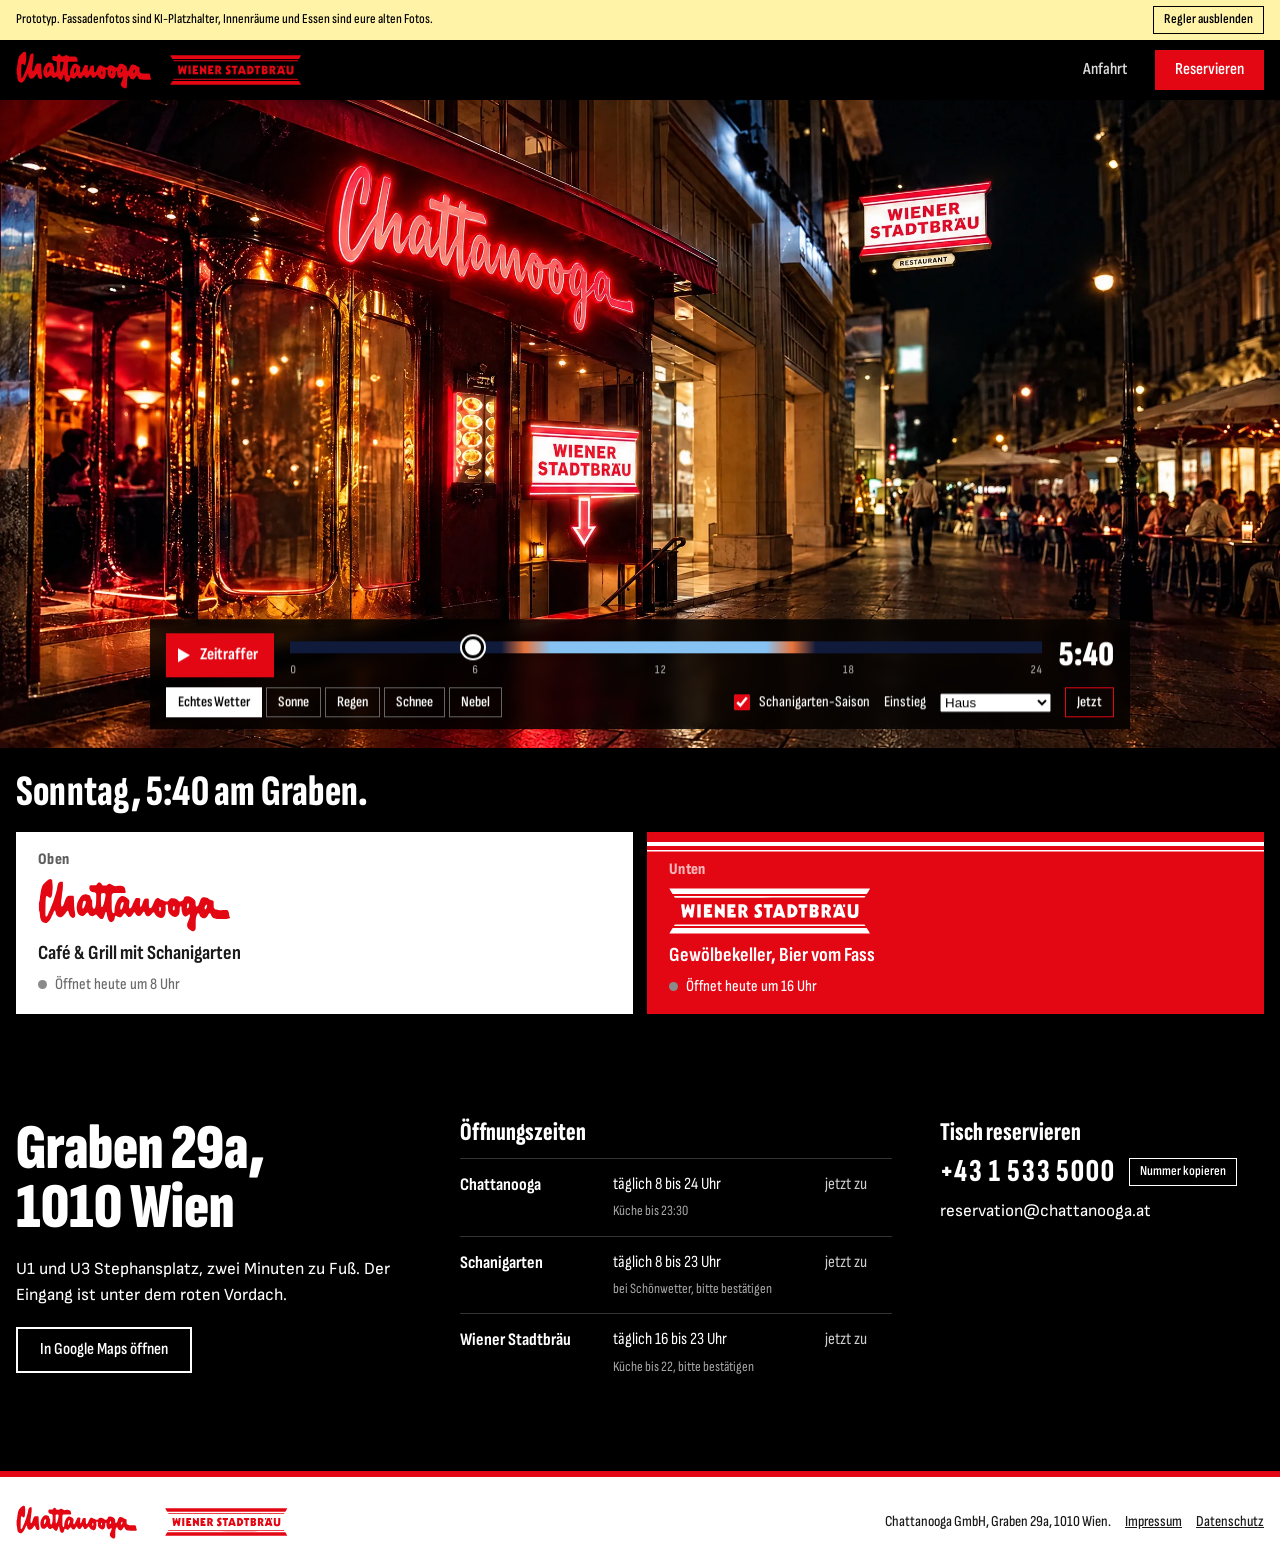
==== commit 0c9fcd4d: "Schilder auf dem Foto führen zum jeweiligen Lokal Unsichtbare Klickflächen über Chattanooga-Schriftz" ====
--- a/index.html
+++ b/index.html
@@ -58,8 +58,9 @@
         <canvas class="wx-canvas" id="wx" aria-hidden="true"></canvas>
         <div class="fog" aria-hidden="true"></div>
 
-        <button class="pin pin-chatta pin-up" type="button" data-go="chatta" data-place="chatta" data-only="haus"><i class="lamp"></i><span>Chattanooga</span></button>
-        <button class="pin pin-braeu" type="button" data-go="braeu" data-place="braeu" data-only="haus braeu"><i class="lamp"></i><span data-only="haus">Wiener Stadtbräu, die Stiege hinunter</span><span data-only="braeu">Hier geht es hinunter</span></button>
+        <button class="sign sign-chatta" type="button" data-go="chatta" data-label="Zum Chattanooga" data-only="haus braeu" aria-label="Zum Chattanooga"></button>
+        <button class="sign sign-braeu-tuer" type="button" data-go="braeu" data-label="Zum Wiener Stadtbräu" data-only="haus chatta" aria-label="Zum Wiener Stadtbräu"></button>
+        <button class="sign sign-braeu-haengt" type="button" data-go="braeu" data-label="Zum Wiener Stadtbräu" data-only="haus chatta" aria-label="Zum Wiener Stadtbräu" tabindex="-1"></button>
         <a class="pin pin-garten" href="#c-garten" data-place="garten" data-only="chatta"><i class="lamp"></i><span>Schanigarten</span></a>
       </div>
     </div>
--- a/assets/css/site.css
+++ b/assets/css/site.css
@@ -325,6 +325,36 @@
   .foot-legal { margin-left: 0; }
 }
 
+
+/* ---------- Schilder auf dem Foto sind klickbar ---------- */
+.sign {
+  position: absolute; z-index: 3; padding: 0; border: 0; border-radius: 6px; cursor: pointer;
+  background: transparent; transition: box-shadow .25s, background-color .25s;
+}
+.sign:hover, .sign:focus-visible {
+  outline: none; background-color: rgba(255, 255, 255, .06);
+  box-shadow: 0 0 0 2px var(--weiss), 0 0 34px 8px rgba(227, 6, 19, .55);
+}
+.sign::after {
+  content: attr(data-label); position: absolute; left: 50%; top: 100%; translate: -50% 10px;
+  padding: 7px 11px; background: var(--schwarz); color: var(--weiss);
+  font: 600 .95rem/1 var(--f-ui); white-space: nowrap; pointer-events: none;
+  opacity: 0; transition: opacity .2s;
+}
+.sign:hover::after, .sign:focus-visible::after { opacity: 1; }
+.sign-chatta { left: 26%; top: 13.5%; width: 24.5%; height: 23.5%; }
+.sign-braeu-tuer { left: 41.4%; top: 50%; width: 9.8%; height: 19%; }
+.sign-braeu-haengt { left: 67.2%; top: 17%; width: 11.2%; height: 13.5%; }
+@media (hover: none) {
+  .sign::before {
+    content: ""; position: absolute; right: -6px; top: -6px; width: 12px; height: 12px; border-radius: 50%;
+    background: var(--weiss); box-shadow: 0 0 0 0 rgba(255, 255, 255, .7); animation: tap 2s infinite;
+  }
+  .sign-braeu-haengt::before { display: none; }
+}
+@keyframes tap { 0% { box-shadow: 0 0 0 0 rgba(255, 255, 255, .7); } 100% { box-shadow: 0 0 0 14px rgba(255, 255, 255, 0); } }
+@media (prefers-reduced-motion: reduce) { .sign::before { animation: none; } }
+
 /* ---------- Schmal ---------- */
 @media (max-width: 980px) {
   .head-nav { display: none; }
